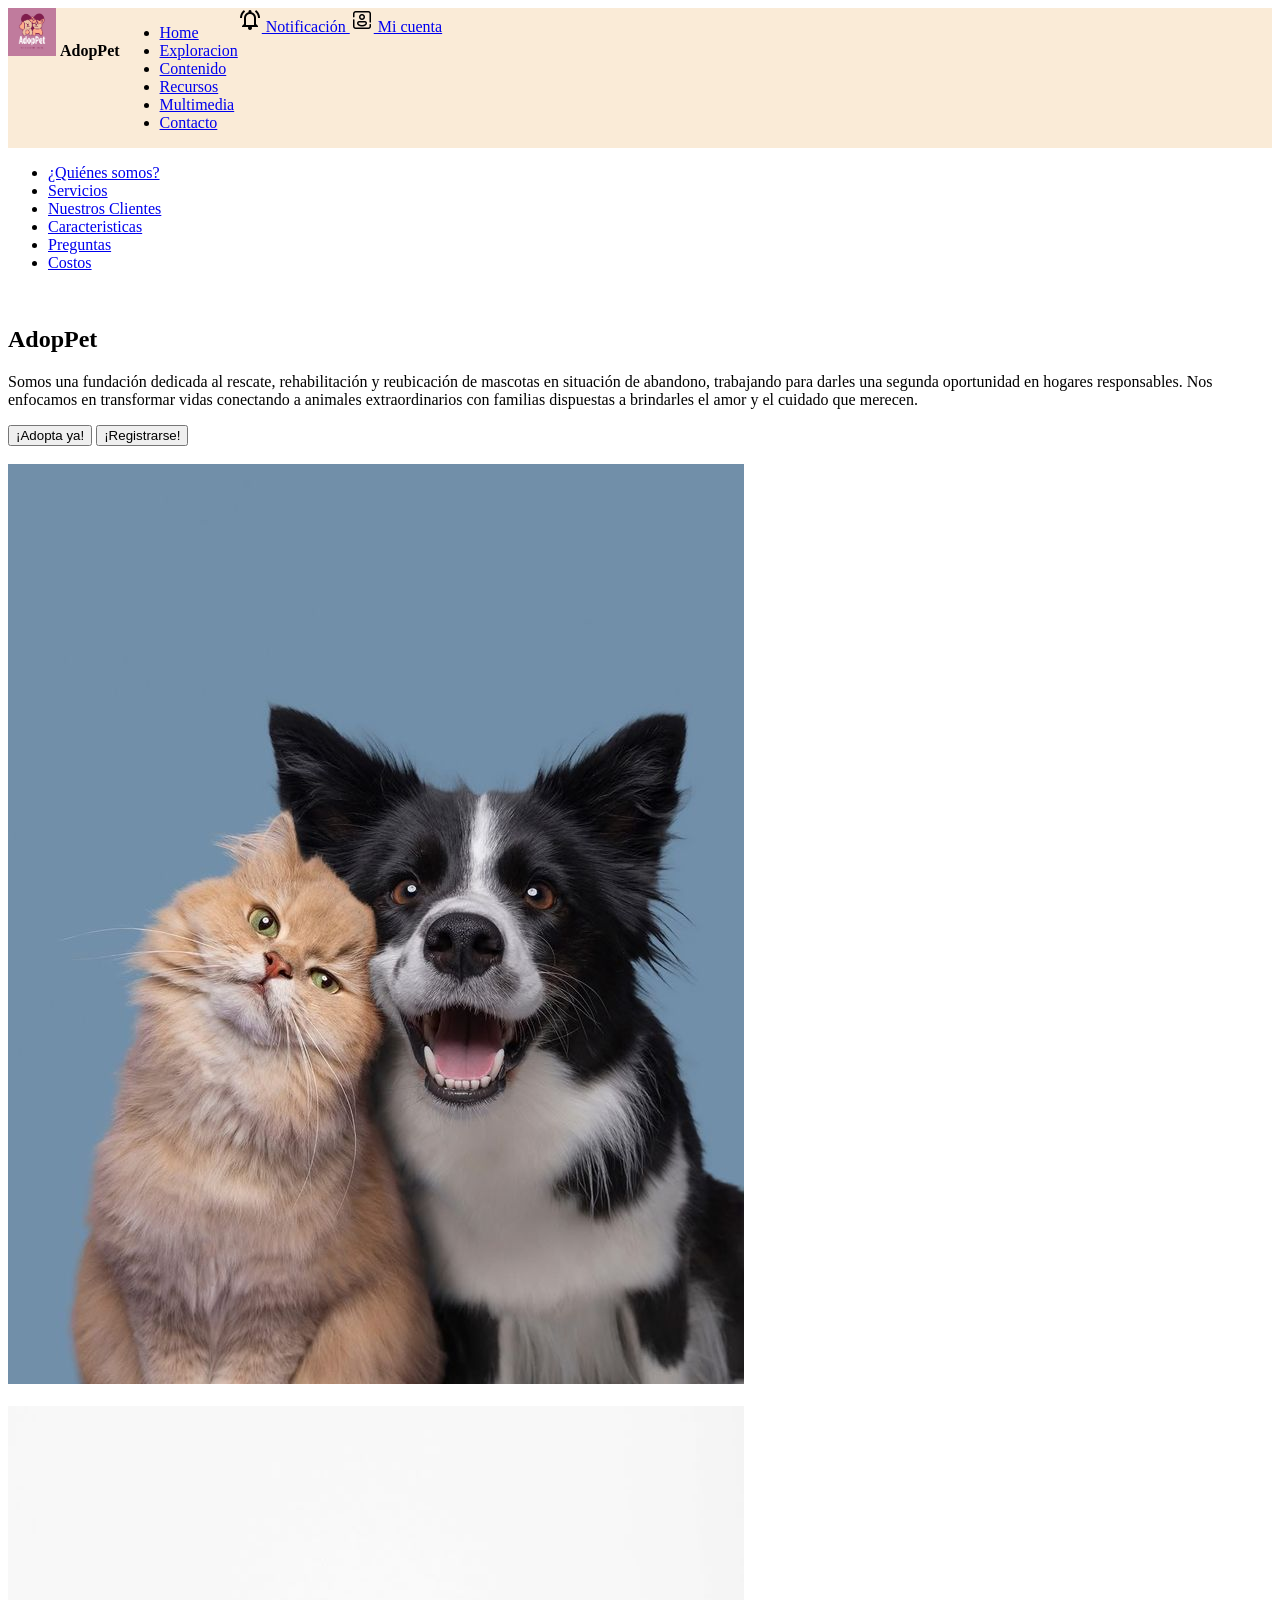
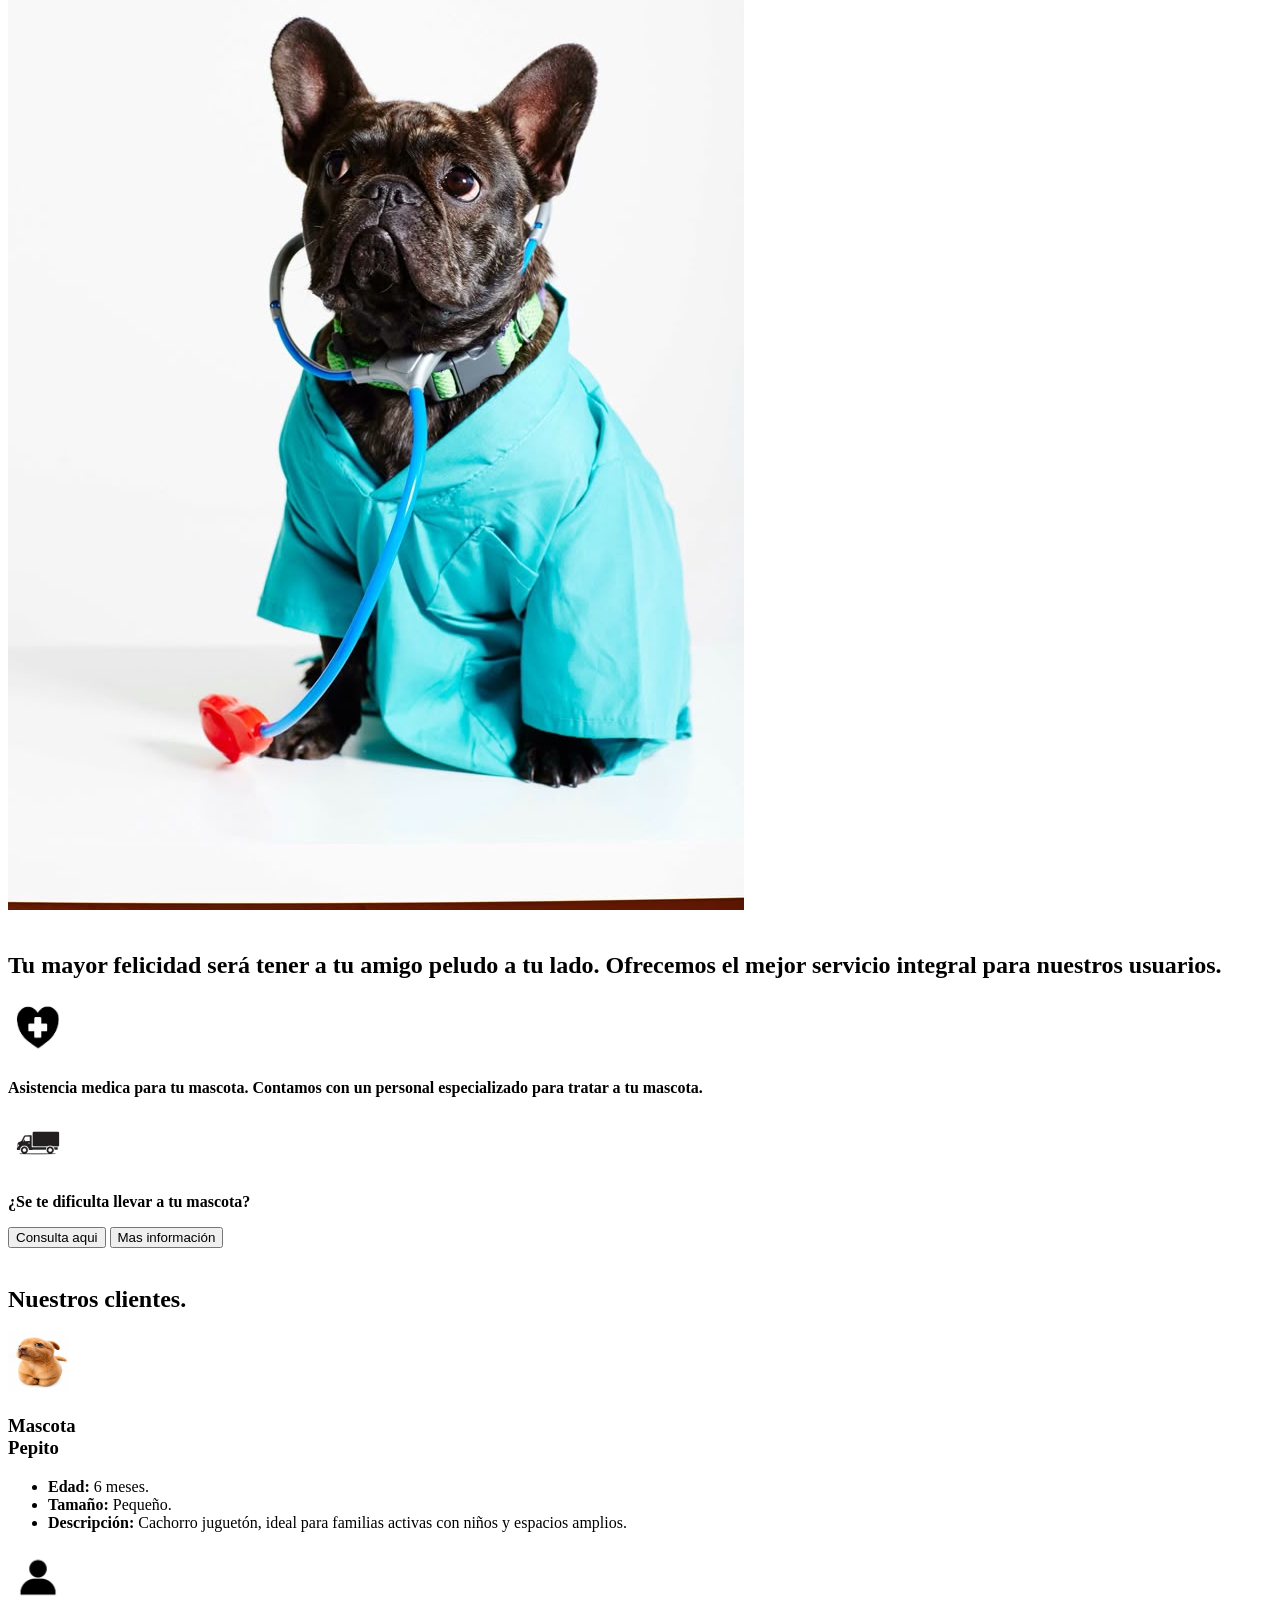
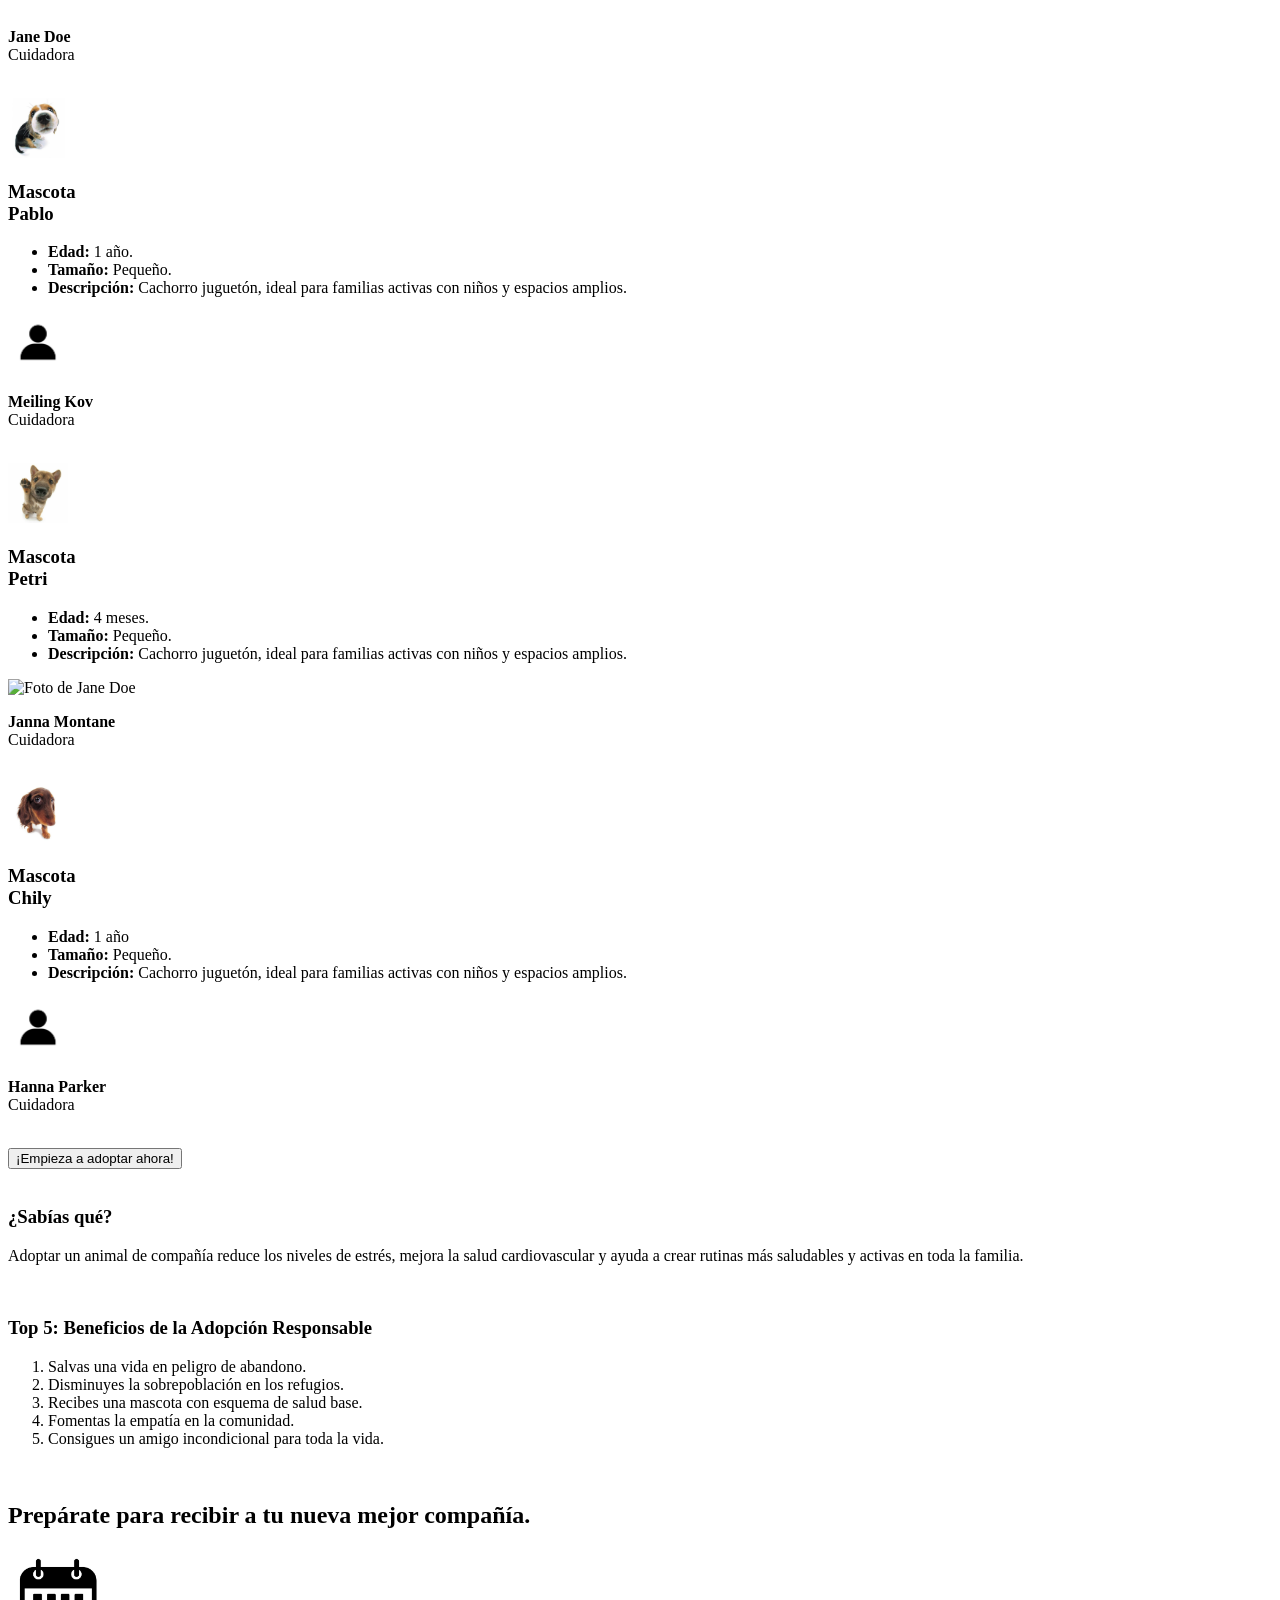
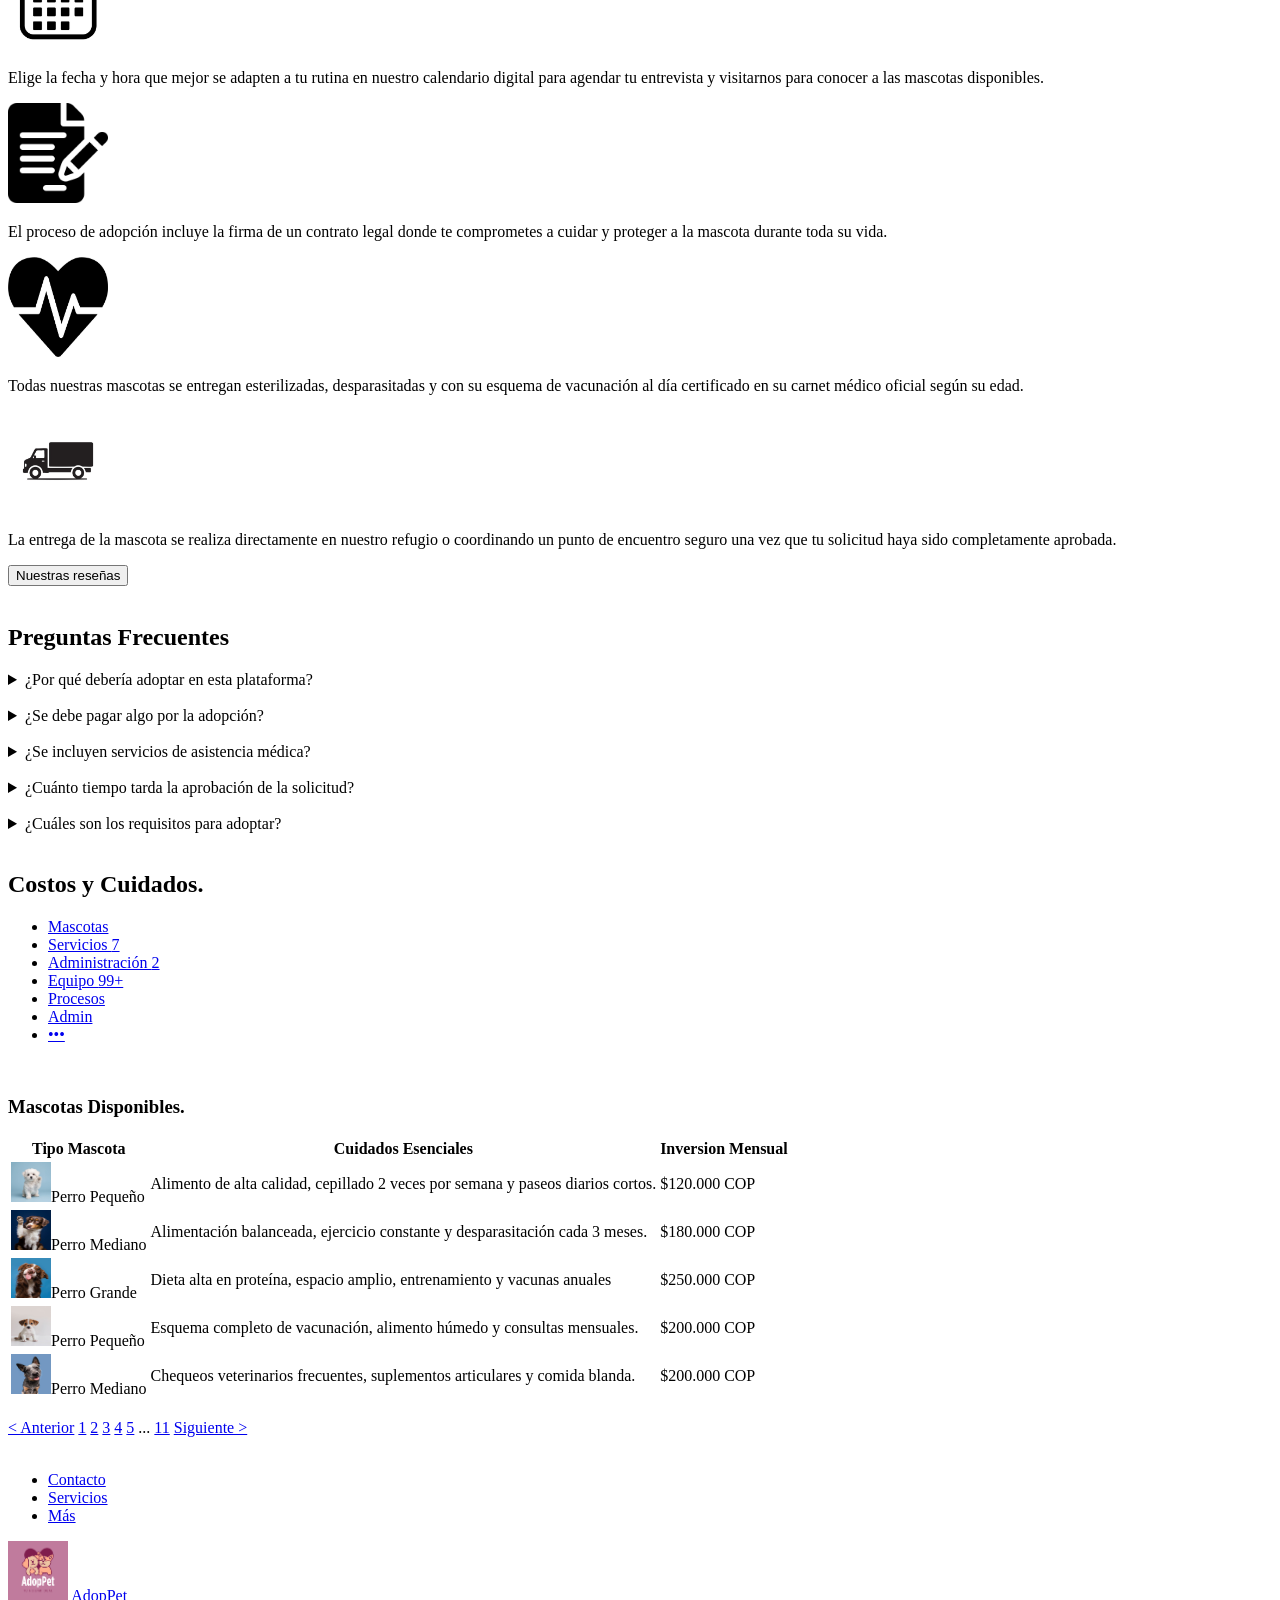
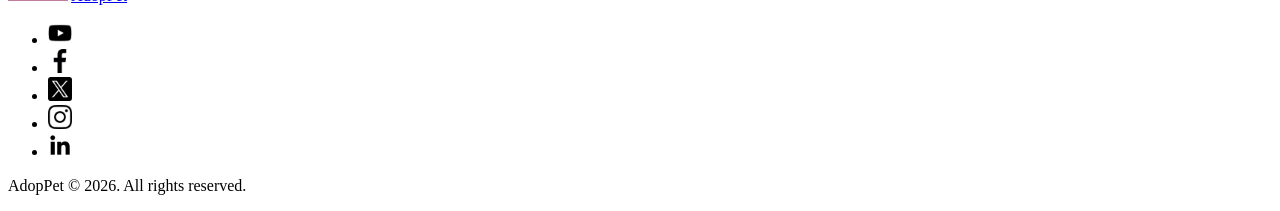
==== index.html @ e36c4ef1 "estructuracion proyecto" ====
<!DOCTYPE html>
<html lang="es">

<head>
    <meta charset="UTF-8">
    <meta name="viewport" content="width=device-width, initial-scale=1.0">
    <title>AdopPet Inicio</title>
    <link rel="stylesheet" href="css/estilos.css">
</head>

<body>
    <header id="encabezado-principal-multimedia" class="encabezado-principal-multimedia">
        <!--Contenedor logo-->
        <div id="contenedor-logo" class="contenedor-logo">
            <img src="image/AdopPet Logo.png" alt="Logotipo de AdopPet" class="logo-adopPet" id="logo-adopPet"
                width="48px">
            <strong class="nombre-marca">AdopPet</strong>
        </div>
        <!--Navegacion de las paginas-->
        <nav id="navegacion-principal" class="navegacion-principal">
            <ul class="lista-nav">
                <li class="item-nav"><a href="index.html">Home</a></li>
                <li class="item-nav"><a href="exploracion.html">Exploracion</a></li>
                <li class="item-nav"><a href="contenido.html">Contenido</a></li>
                <li class="item-nav"><a href="recursos.html">Recursos</a></li>
                <li class="item-nav"><a href="multimedia.html">Multimedia</a></li>
                <li class="item-nav"><a href="contacto.html">Contacto</a></li>
            </ul>
        </nav>
        <!--Contenedor Notificaines y cuenta-->
        <div id="acciones-usuario" class="acciones-usuario">
            <a href="notificaciones.html" id="btn-notificaciones">
                <img src="image/icono notificacion.png" alt="Icono de notificaciones" id="icono-notificacion"
                    width="24">
                Notificación
            </a>
            <a href="cuenta.html" id="btn-cuenta">
                <img src="image/icono perfil.png" alt="Icono de mi cuenta" id="icono-cuenta" width="24">
                Mi cuenta
            </a>
        </div>
    </header>

    <main>
        <nav class="segundoNav">
            <ul>
                <li><a href="#quienesSomos">¿Quiénes somos?</a></li>
                <li><a href="#servicios">Servicios</a></li>
                <li><a href="#clientes">Nuestros Clientes</a></li>
                <li><a href="#caracteristicas">Caracteristicas</a></li>
                <li><a href="#preguntas">Preguntas</a></li>
                <li><a href="#costos">Costos</a></li>
            </ul>
        </nav>
        <br>
        <section id="quienesSomos" class="Somos">
            <div class="Somos-Cont">
                <h1>AdopPet</h1>
                <p>
                    Somos una fundación dedicada al rescate, rehabilitación y reubicación de
                    mascotas en situación de abandono, trabajando para darles una segunda
                    oportunidad en hogares responsables. Nos enfocamos en transformar
                    vidas conectando a animales extraordinarios con familias dispuestas a brindarles
                    el amor y el cuidado que merecen.
                </p>
                <div class="Somos-boton">
                    <button>¡Adopta ya!</button>
                    <button>¡Registrarse!</button>
                </div>
            </div>
            <br>
            <div class="Somos-img">
                <img src="image/adopPet_icon.jpg" alt="imagen de presentación AdopPet">
            </div>
            <br>
        </section>

        <section id="servicios" class="Servi">
            <div class="servicios-img">
                <img src="image/servicios.jpg" alt="Servicios">
            </div>
            <br>
            <div class="servi-cont">
                <h2>Tu mayor felicidad será tener a tu amigo peludo a tu lado. Ofrecemos
                    el mejor servicio integral para nuestros usuarios.</h2>
                <div class="Servi-detalles">
                    <div class="cont-1">
                        <img src="image/asistencia.jpg" alt="icono de asistencia medica" width="60" height="60">
                        <p><strong>Asistencia medica para tu mascota. Contamos con un
                                personal especializado para tratar a tu mascota.</strong></p>
                    </div>
                    <div class="cont-2">
                        <img src="image/transporte.jpg" alt="Icono de Transporte" width="60" height="60">
                        <p> <strong>¿Se te dificulta llevar a tu mascota?</strong></p>
                    </div>
                </div>
            </div>
            <div class="Servi-boton">
                <button>Consulta aqui</button>
                <button>Mas información</button>
            </div>
            <br>
        </section>
        <section id="clientes">
            <h2>Nuestros clientes.</h2>
            <div class="clientes-cont">
                <article class="tarjeta-mascota">
                    <div class="mascota-img">
                        <img src="image/perri1.jpg" alt="Foto de Pepito" width="60" height="60">
                    </div>
                    <div class="mascota-info">
                        <h3>Mascota <br> <strong>Pepito</strong></h3>
                        <ul>
                            <li><strong>Edad:</strong> 6 meses.</li>
                            <li><strong>Tamaño:</strong> Pequeño.</li>
                            <li><strong>Descripción:</strong> Cachorro juguetón, ideal para familias activas con niños y
                                espacios amplios.</li>
                        </ul>
                    </div>
                    <div class="mascota-cuidador">
                        <img src="image/persona.jpg" alt="Foto de Jane Doe" width="60" height="60">
                        <p><strong>Jane Doe</strong> <br> Cuidadora</p>
                    </div>
                </article>
                <br>


                <article class="tarjeta-mascota">
                    <div class="mascota-img">
                        <img src="image/perri2.jpg" alt="Foto de Pepito 2" width="60" height="60">
                    </div>
                    <div class="mascota-info">
                        <h3>Mascota <br> <strong>Pablo</strong></h3>
                        <ul>
                            <li><strong>Edad:</strong> 1 año.</li>
                            <li><strong>Tamaño:</strong> Pequeño.</li>
                            <li><strong>Descripción:</strong> Cachorro juguetón, ideal para familias activas con niños y
                                espacios amplios.</li>
                        </ul>
                    </div>
                    <div class="mascota-cuidador">
                        <img src="image/persona.jpg" alt="Foto de Jane Doe" width="60" height="60">
                        <p><strong>Meiling Kov</strong> <br> Cuidadora</p>
                    </div>
                </article>
                <br>


                <article class="tarjeta-mascota">
                    <div class="mascota-img">
                        <img src="image/perri3.jpg" alt="Foto de Pepito 3" width="60" height="60">
                    </div>
                    <div class="mascota-info">
                        <h3>Mascota <br> <strong>Petri</strong></h3>
                        <ul>
                            <li><strong>Edad:</strong> 4 meses.</li>
                            <li><strong>Tamaño:</strong> Pequeño.</li>
                            <li><strong>Descripción:</strong> Cachorro juguetón, ideal para familias activas con niños y
                                espacios amplios.</li>
                        </ul>
                    </div>
                    <div class="mascota-cuidador">
                        <img src="images/persona.jpg" alt="Foto de Jane Doe" width="60" height="60">
                        <p><strong>Janna Montane</strong> <br> Cuidadora</p>
                    </div>
                </article>
                <br>


                <article class="tarjeta-mascota">
                    <div class="mascota-img">
                        <img src="image/perri4.jpg" alt="Foto de Pepito 4" width="60" height="60">
                    </div>
                    <div class="mascota-info">
                        <h3>Mascota <br> <strong>Chily</strong></h3>
                        <ul>
                            <li><strong>Edad:</strong> 1 año</li>
                            <li><strong>Tamaño:</strong> Pequeño.</li>
                            <li><strong>Descripción:</strong> Cachorro juguetón, ideal para familias activas con niños y
                                espacios amplios.</li>
                        </ul>
                    </div>
                    <div class="mascota-cuidador">
                        <img src="image/persona.jpg" alt="Foto de Jane Doe" width="60" height="60">
                        <p><strong>Hanna Parker</strong> <br> Cuidadora</p>
                    </div>
                </article>

            </div>
            <br>
            <div class="clientes-boton">
                <button>¡Empieza a adoptar ahora!</button>
            </div>
            <br>
        </section>
        <aside class="datos-curiosos">
            <h3>¿Sabías qué?</h3>
            <p>Adoptar un animal de compañía reduce los niveles de estrés, mejora la salud cardiovascular y ayuda a
                crear rutinas más saludables y activas en toda la familia.</p>
            <br>
            <h3>Top 5: Beneficios de la Adopción Responsable</h3>
            <ol>
                <li>Salvas una vida en peligro de abandono.</li>
                <li>Disminuyes la sobrepoblación en los refugios.</li>
                <li>Recibes una mascota con esquema de salud base.</li>
                <li>Fomentas la empatía en la comunidad.</li>
                <li>Consigues un amigo incondicional para toda la vida.</li>
            </ol>
        </aside>
        <br>
        <section id="caracteristicas" class="Caracter">
            <h2>Prepárate para recibir a tu nueva mejor compañía.</h2>
            <div class="caracter-prinl">
                <div class="bloq-1">
                    <img src="image/calendario.jpg" alt="Icono de calendario" width="100" height="100">
                    <p>Elige la fecha y hora que mejor se adapten a tu rutina en nuestro
                        calendario digital para agendar tu entrevista y visitarnos
                        para conocer a las mascotas disponibles.</p>
                </div>

                <div class="caracter-2">
                    <img src="image/contrato.jpg" alt="Icono de contrato" width="100" height="100">
                    <p>El proceso de adopción incluye la firma de un contrato
                        legal donde te comprometes a cuidar y proteger a la mascota
                        durante toda su vida.</p>
                </div>
                <div class="caracter-3">
                    <img src="image/salud.jpg" alt="Icono de salud" width="100" height="100">
                    <p>Todas nuestras mascotas se entregan esterilizadas, desparasitadas y con su esquema
                        de vacunación al día certificado en su carnet médico oficial según su edad.</p>
                </div>
                <div class="caracter-4">
                    <img src="image/transporte.jpg" alt="Icono de transporte" width="100" height="100">
                    <p>La entrega de la mascota se realiza directamente en nuestro refugio o coordinando
                        un punto de encuentro seguro una vez que tu solicitud haya sido completamente
                        aprobada.</p>
                </div>
            </div>
            <div class="caracter-boton">
                <button>Nuestras reseñas</button>
            </div>
            <br>
        </section>

        <section id="preguntas" class="preguntas">
            <h2>Preguntas Frecuentes</h2>
            <div class="lista-pe">
                <details>
                    <summary>¿Por qué debería adoptar en esta plataforma?</summary>
                    <p>Garantizamos el estado de salud, vacunación y
                        acompañamiento continuo para tu nueva mascota.</p> <!-- agregar info -->
                </details>
                <br>
                <details>
                    <summary>¿Se debe pagar algo por la adopción?</summary>
                    <p>El proceso de adopción es totalmente gratuito. Solo se solicita un aporte voluntario opcional
                        para apoyar el carnet médico y las vacunas del peludito.</p> <!-- agregar info -->
                </details>
                <br>
                <details>
                    <summary>¿Se incluyen servicios de asistencia médica?</summary>
                    <p>Sí, entregamos a las mascotas desparasitadas, esterilizadas y con su primera consulta
                        de control veterinario incluida sin costo adicional.</p> <!-- agregar info -->
                </details>
                <br>
                <details>
                    <summary>¿Cuánto tiempo tarda la aprobación de la solicitud?</summary>
                    <p>Nuestro equipo evalúa el formulario y agenda la entrevista en un plazo de
                        24 a 48 horas hábiles después de realizar la solicitud.</p> <!-- agregar info -->
                </details>
                <br>
                <details>
                    <summary>¿Cuáles son los requisitos para adoptar?</summary>
                    <p>Ser mayor de edad, presentar una copia de tu documento de identidad, comprobante de domicilio y
                        disponer de un espacio adecuado para el bienestar del animal.</p> <!-- agregar info -->
                </details>
                <br>
            </div>
        </section>
        <section id="costos">

            <h2>Costos y Cuidados. </h2>
            <nav class="costycuidados-nav">
                <ul>
                    <li><a href="#mascotas" class="nav-act">Mascotas</a></li>
                    <li><a href="#servicios">Servicios <span>7</span></a></li>
                    <li><a href="#administracion">Administración <span>2</span></a></li>
                    <li><a href="#equipo">Equipo <span>99+</span></a></li>
                    <li><a href="#procesos">Procesos</a></li>
                    <li><a href="#admin">Admin</a></li>
                    <li><a href="#mas">•••</a></li>
                </ul>
            </nav>
            <br>
            <h3>Mascotas Disponibles.</h3>
            <table class="tbla-mascot">
                <thead>
                    <tr>
                        <th>Tipo Mascota</th>
                        <th>Cuidados Esenciales</th>
                        <th>Inversion Mensual</th>
                    </tr>
                </thead>
                <tbody>
                    <tr>
                        <td><img src="image/perro3.jpg" alt="Icono de la mascota" width="40" height="40">Perro Pequeño
                        </td>
                        <td>Alimento de alta calidad, cepillado 2 veces por
                            semana y paseos diarios cortos.</td>
                        <td>$120.000 COP</td>
                    </tr>
                    <tr>
                        <td><img src="image/perritop.jpg" alt="Icono de la mascota" width="40" height="40">Perro
                            Mediano</td>
                        <td>Alimentación balanceada, ejercicio constante y desparasitación cada 3 meses.</td>
                        <td>$180.000 COP</td>
                    </tr>
                    <tr>
                        <td><img src="image/perro.jpg" alt="Icono de la mascota" width="40" height="40">Perro Grande
                        </td>
                        <td>Dieta alta en proteína, espacio amplio, entrenamiento y vacunas anuales</td>
                        <td>$250.000 COP</td>
                    </tr>
                    <tr>
                        <td><img src="image/perro4.jpg" alt="Icono de la mascota" width="40" height="40">Perro Pequeño
                        </td>
                        <td>Esquema completo de vacunación, alimento húmedo y consultas mensuales.</td>
                        <td>$200.000 COP</td>
                    </tr>
                    <tr>
                        <td><img src="image/perro5.jpg" alt="Icono de la mascota" width="40" height="40">Perro Mediano
                        </td>
                        <td>Chequeos veterinarios frecuentes, suplementos articulares y comida blanda.</td>
                        <td>$200.000 COP</td>
                    </tr>
                </tbody>
            </table>
            <br>
            <div class="num-pag">
                <a href="#anterior" class="anter-boton">&lt; Anterior</a>
                <a href="#p1">1</a>
                <a href="#p2" class="pag-actual">2</a>
                <a href="#p1">3</a>
                <a href="#p1">4</a>
                <a href="#p1">5</a>
                <span>...</span>
                <a href="#p1">11</a>
                <a href="#siguient" class="siguient-boton">Siguiente &gt;</a>
            </div>
            <br>
        </section>
    </main>
    <footer class="pie-de-pagina">
        <div class="contenedor-pie">
            <nav class="enlaces-pie">
                <ul>
                    <li><a href="#contacto">Contacto</a></li>
                    <li><a href="#servicios">Servicios</a></li>
                    <li><a href="#mas">Más</a></li>
                </ul>
            </nav>

            <div class="logo-pie">
                <img src="image/AdopPet Logo.png" alt="Logo" width="60px">
                <a href="index.html">AdopPet</a>
            </div>

            <div class="redes-sociales">
                <ul>
                    <li><a href="https://youtube.com" target="_blank" aria-label="Youtube"><img
                                src="image/youtube logo.png" alt="Youtube" width="24px"></a></li>
                    <li><a href="https://facebook.com" target="_blank" aria-label="Facebook"><img
                                src="image/icono facebook.png" alt="Facebook" width="24px"></a></li>
                    <li><a href="https://twitter.com" target="_blank" aria-label="Twitter"><img src="image/logo x.png"
                                alt="Twitter" width="24px"></a></li>
                    <li><a href="https://instagram.com" target="_blank" aria-label="Instagram"><img
                                src="image/logo instagram.png" alt="Instagram" width="24px"></a></li>
                    <li><a href="https://linkedin.com" target="_blank" aria-label="Linkedin"><img
                                src="image/linkedin.png" alt="Linkedin" width="24px"></a></li>
                </ul>
            </div>
        </div>

        <div class="derechos-autor">
            <p>AdopPet &copy; 2026. All rights reserved.</p>
        </div>
    </footer>
</body>

</html>
---- css/estilos.css ----
/*Reset y Estilos base*/

::before
::after

/*Tipo Grafia*/
body{

}
/*Estructuras Comunes*/
/*Header*/
header{
    background-color: antiquewhite;
    display: flex;
    
}
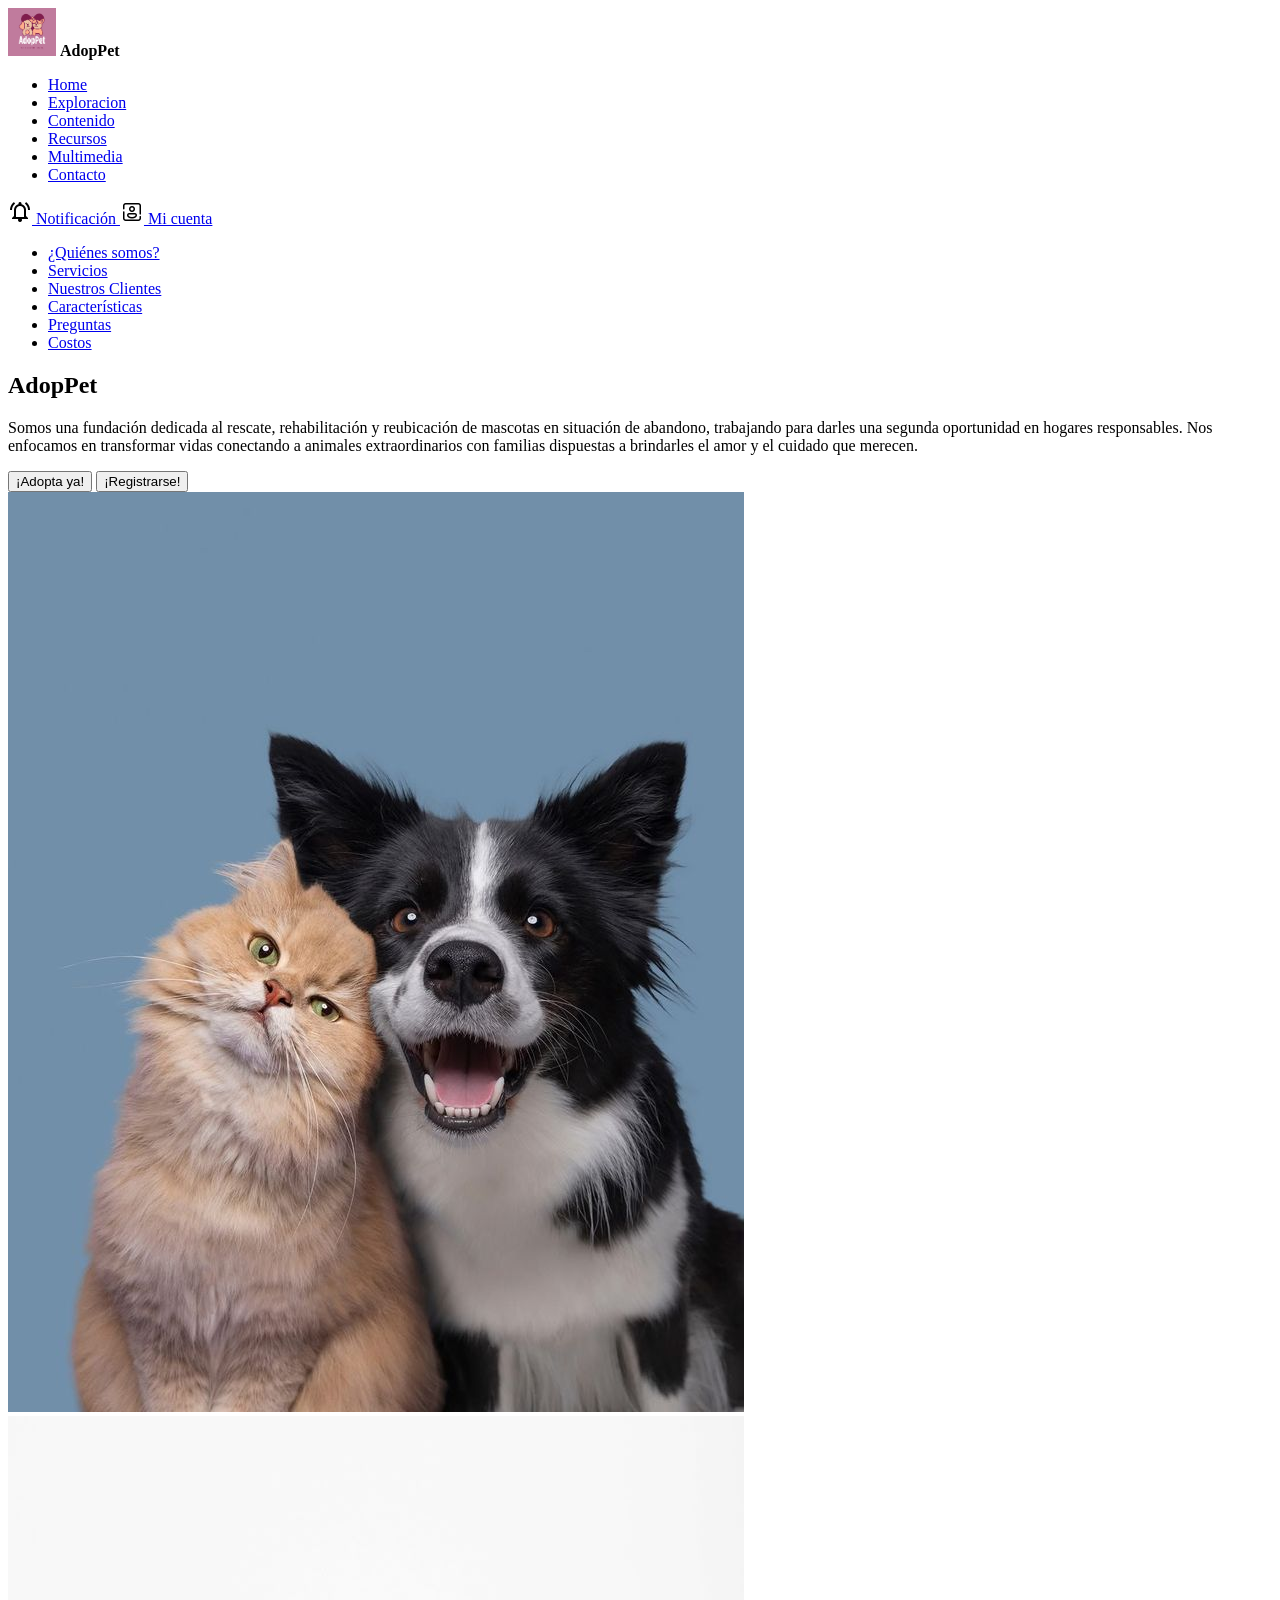
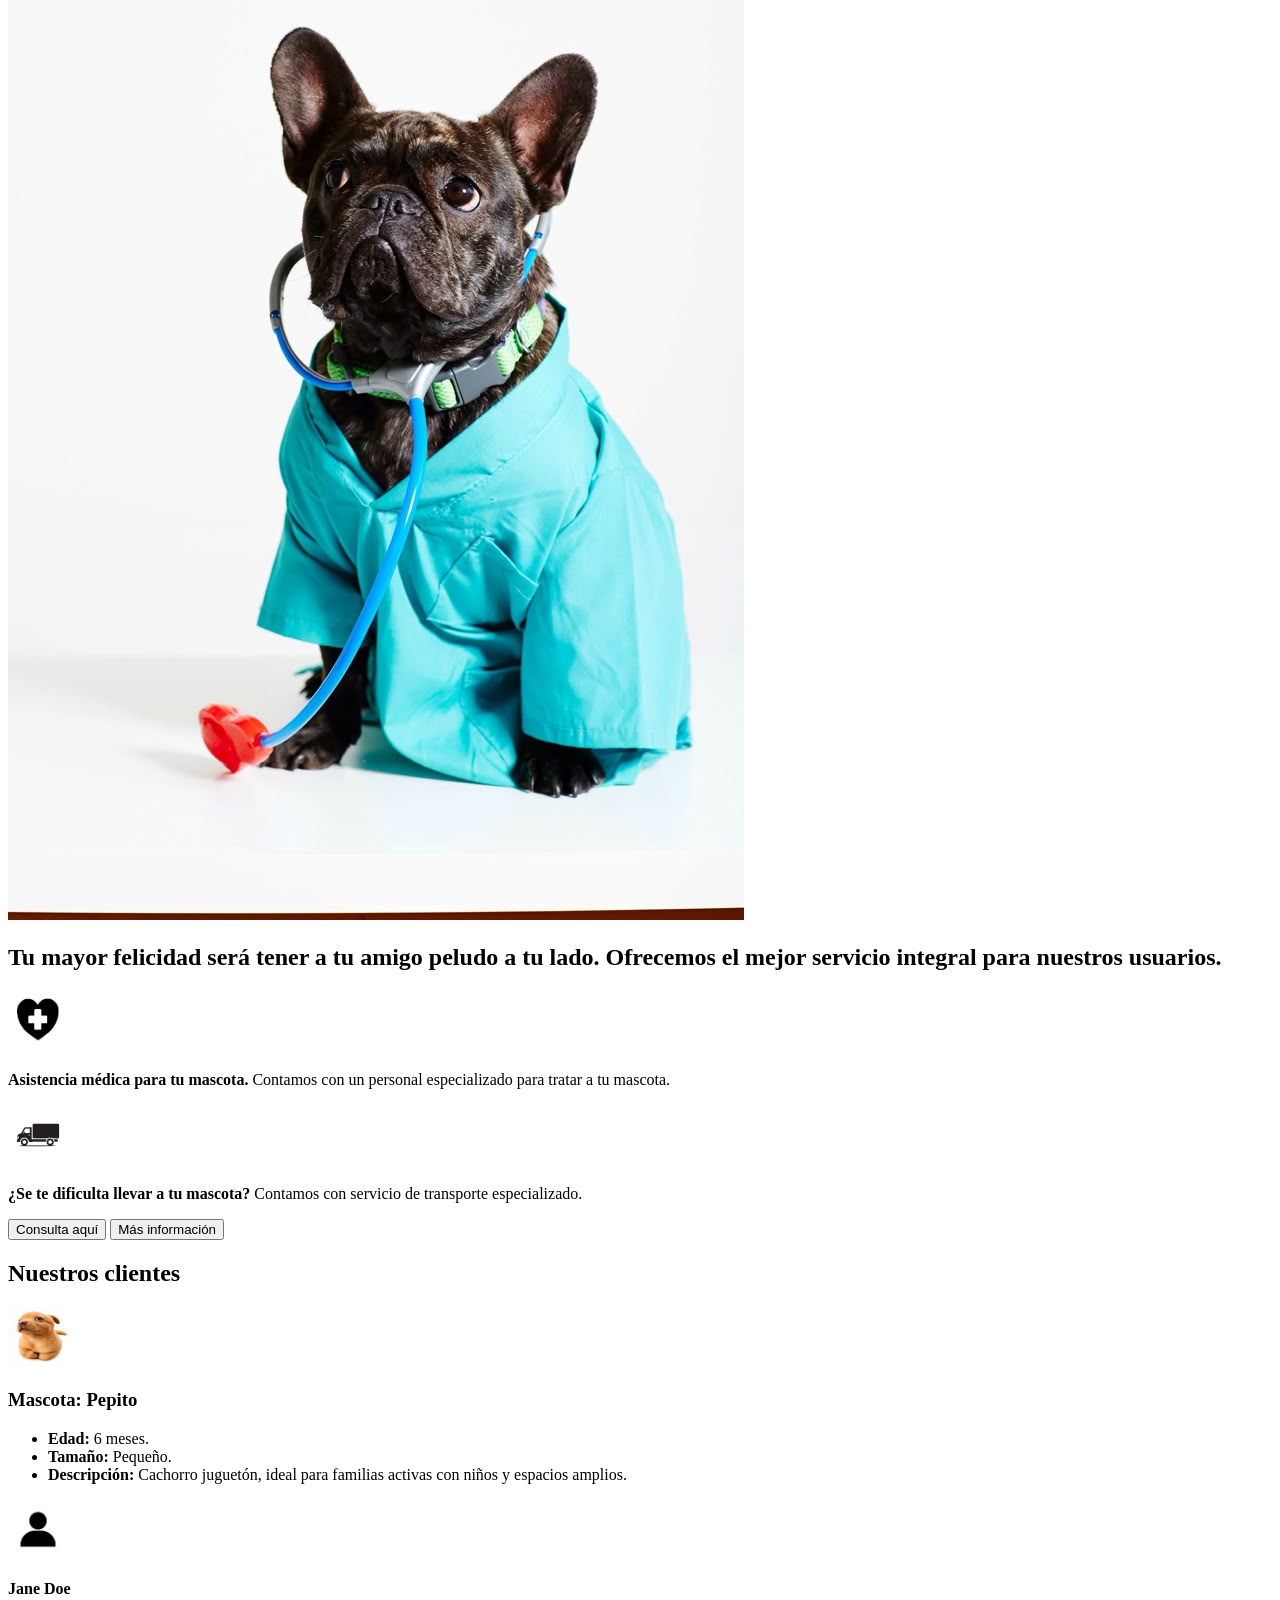
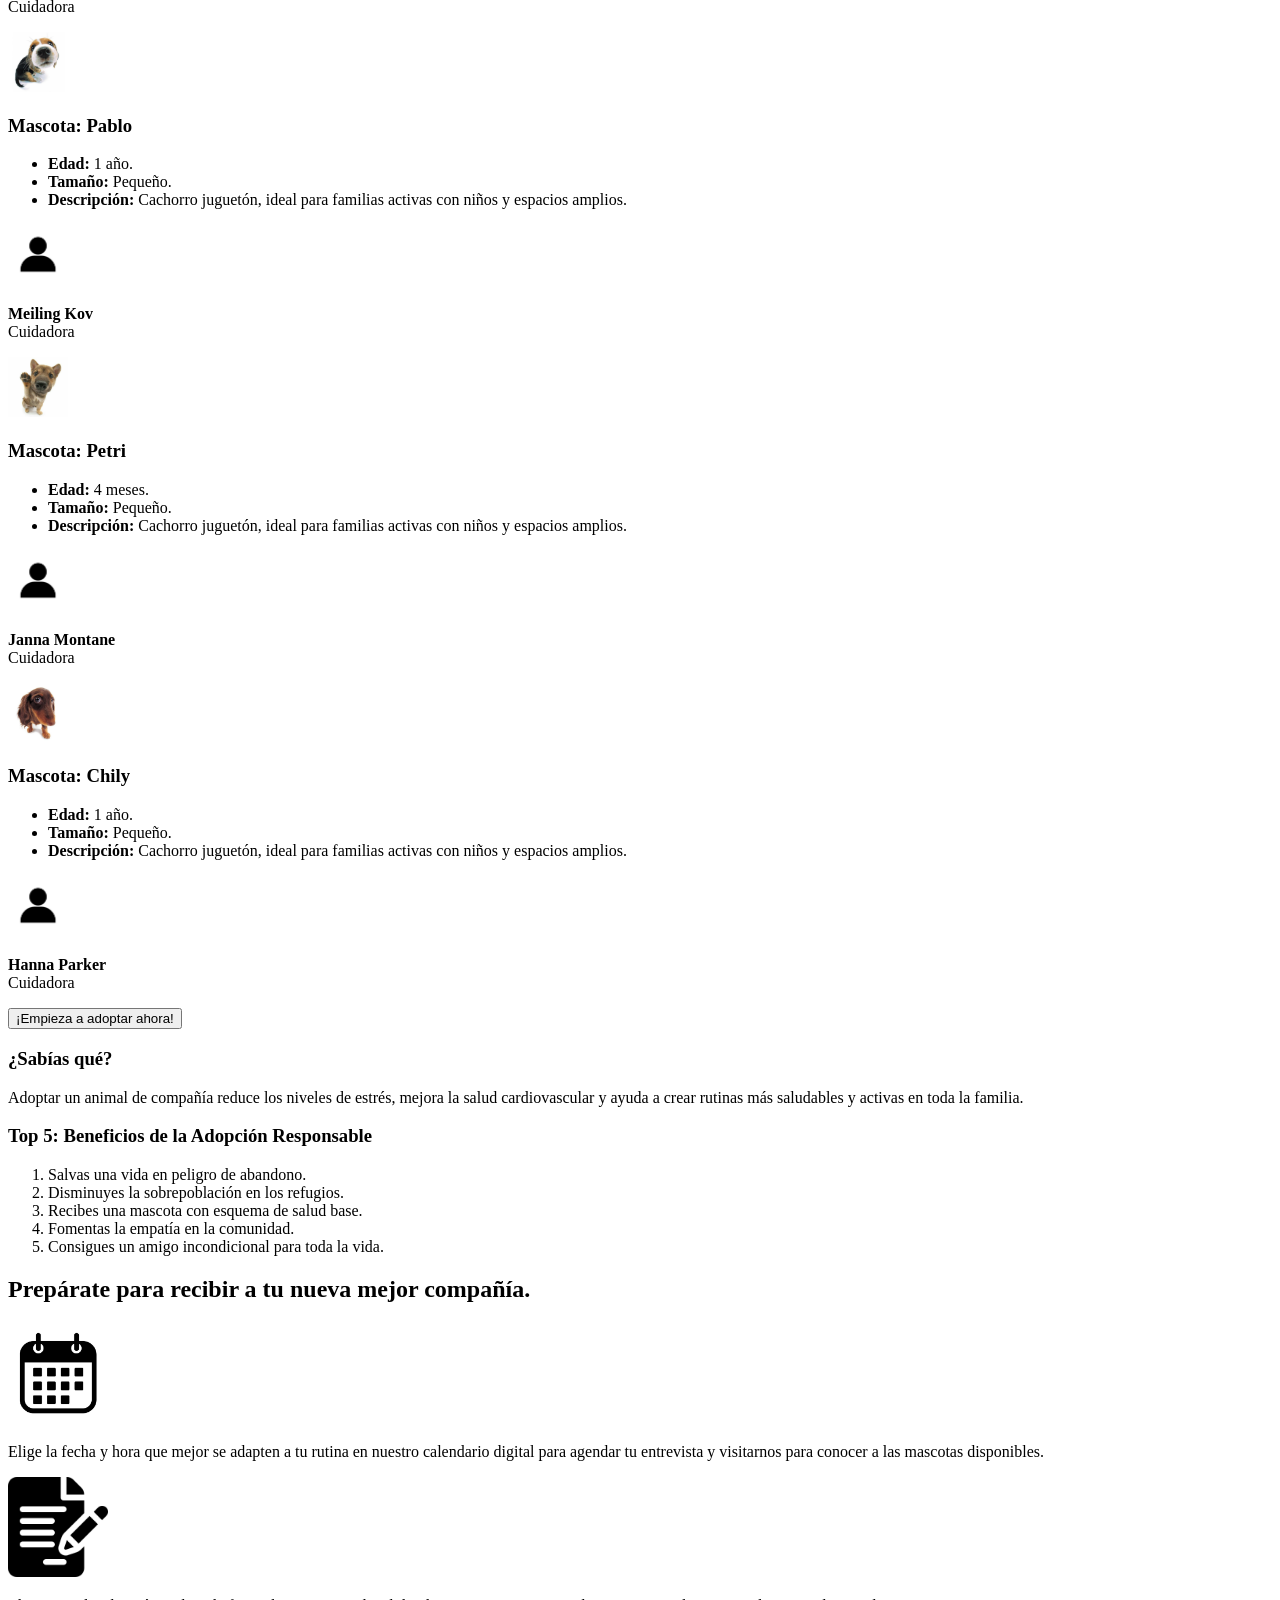
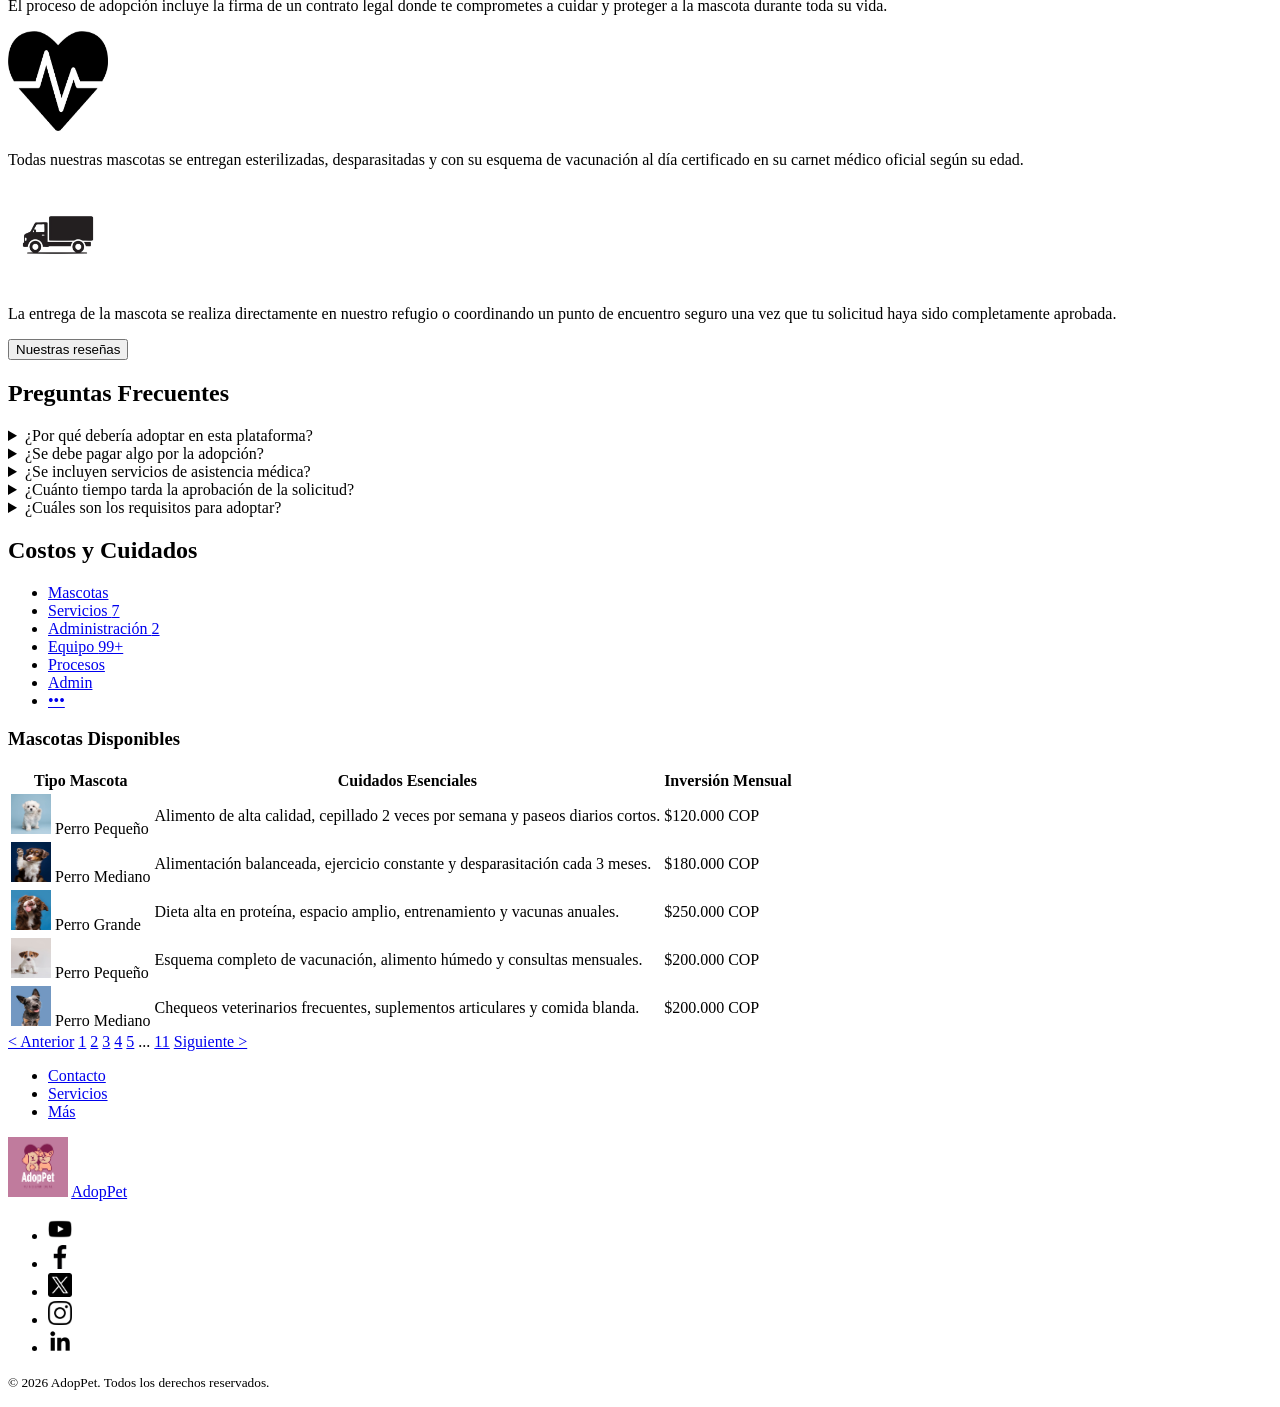
==== commit 6d3f664b: "revisión y corrección integral de todos los archivos HTML del proyecto AdopPet, alineándolos con las" ====
--- a/index.html
+++ b/index.html
@@ -4,20 +4,20 @@
 <head>
     <meta charset="UTF-8">
     <meta name="viewport" content="width=device-width, initial-scale=1.0">
-    <title>AdopPet Inicio</title>
-    <link rel="stylesheet" href="css/estilos.css">
+    <title>AdopPet - Inicio</title>
 </head>
 
 <body>
-    <header id="encabezado-principal-multimedia" class="encabezado-principal-multimedia">
-        <!--Contenedor logo-->
+    <!-- ================= ENCABEZADO PRINCIPAL ================= -->
+    <header id="encabezado-principal-inicio" class="encabezado-principal-multimedia">
+        <!-- Contenedor logo -->
         <div id="contenedor-logo" class="contenedor-logo">
-            <img src="image/AdopPet Logo.png" alt="Logotipo de AdopPet" class="logo-adopPet" id="logo-adopPet"
-                width="48px">
+            <img src="image/AdopPet Logo.png" alt="Logotipo de AdopPet" class="logo-adopPet" id="logo-adopPet" width="48">
             <strong class="nombre-marca">AdopPet</strong>
         </div>
-        <!--Navegacion de las paginas-->
-        <nav id="navegacion-principal" class="navegacion-principal">
+
+        <!-- Navegación de las páginas -->
+        <nav id="navegacion-principal" class="navegacion-principal" aria-label="Navegación principal">
             <ul class="lista-nav">
                 <li class="item-nav"><a href="index.html">Home</a></li>
                 <li class="item-nav"><a href="exploracion.html">Exploracion</a></li>
@@ -27,11 +27,11 @@
                 <li class="item-nav"><a href="contacto.html">Contacto</a></li>
             </ul>
         </nav>
-        <!--Contenedor Notificaines y cuenta-->
+
+        <!-- Contenedor Notificaciones y cuenta -->
         <div id="acciones-usuario" class="acciones-usuario">
             <a href="notificaciones.html" id="btn-notificaciones">
-                <img src="image/icono notificacion.png" alt="Icono de notificaciones" id="icono-notificacion"
-                    width="24">
+                <img src="image/icono notificacion.png" alt="Icono de notificaciones" id="icono-notificacion" width="24">
                 Notificación
             </a>
             <a href="cuenta.html" id="btn-cuenta">
@@ -41,18 +41,21 @@
         </div>
     </header>
 
+    <!-- ================= CONTENIDO PRINCIPAL ================= -->
     <main>
-        <nav class="segundoNav">
+        <!-- Navegación secundaria entre secciones de la página -->
+        <nav class="segundoNav" aria-label="Navegación interna de inicio">
             <ul>
                 <li><a href="#quienesSomos">¿Quiénes somos?</a></li>
                 <li><a href="#servicios">Servicios</a></li>
                 <li><a href="#clientes">Nuestros Clientes</a></li>
-                <li><a href="#caracteristicas">Caracteristicas</a></li>
+                <li><a href="#caracteristicas">Características</a></li>
                 <li><a href="#preguntas">Preguntas</a></li>
                 <li><a href="#costos">Costos</a></li>
             </ul>
         </nav>
-        <br>
+
+        <!-- ===== SECCIÓN 1: ¿QUIÉNES SOMOS? ===== -->
         <section id="quienesSomos" class="Somos">
             <div class="Somos-Cont">
                 <h1>AdopPet</h1>
@@ -64,140 +67,130 @@
                     el amor y el cuidado que merecen.
                 </p>
                 <div class="Somos-boton">
-                    <button>¡Adopta ya!</button>
-                    <button>¡Registrarse!</button>
-                </div>
-            </div>
-            <br>
+                    <button type="button">¡Adopta ya!</button>
+                    <button type="button">¡Registrarse!</button>
+                </div>
+            </div>
             <div class="Somos-img">
-                <img src="image/adopPet_icon.jpg" alt="imagen de presentación AdopPet">
-            </div>
-            <br>
-        </section>
-
+                <img src="image/adopPet_icon.jpg" alt="Presentación oficial de AdopPet">
+            </div>
+        </section>
+
+        <!-- ===== SECCIÓN 2: SERVICIOS ===== -->
         <section id="servicios" class="Servi">
             <div class="servicios-img">
-                <img src="image/servicios.jpg" alt="Servicios">
-            </div>
-            <br>
+                <img src="image/servicios.jpg" alt="Servicios integrales veterinarios">
+            </div>
             <div class="servi-cont">
-                <h2>Tu mayor felicidad será tener a tu amigo peludo a tu lado. Ofrecemos
-                    el mejor servicio integral para nuestros usuarios.</h2>
+                <h2>Tu mayor felicidad será tener a tu amigo peludo a tu lado. Ofrecemos el mejor servicio integral para nuestros usuarios.</h2>
                 <div class="Servi-detalles">
                     <div class="cont-1">
-                        <img src="image/asistencia.jpg" alt="icono de asistencia medica" width="60" height="60">
-                        <p><strong>Asistencia medica para tu mascota. Contamos con un
-                                personal especializado para tratar a tu mascota.</strong></p>
+                        <img src="image/asistencia.jpg" alt="Icono de asistencia médica" width="60" height="60">
+                        <p><strong>Asistencia médica para tu mascota.</strong> Contamos con un personal especializado para tratar a tu mascota.</p>
                     </div>
                     <div class="cont-2">
                         <img src="image/transporte.jpg" alt="Icono de Transporte" width="60" height="60">
-                        <p> <strong>¿Se te dificulta llevar a tu mascota?</strong></p>
-                    </div>
-                </div>
-            </div>
-            <div class="Servi-boton">
-                <button>Consulta aqui</button>
-                <button>Mas información</button>
-            </div>
-            <br>
-        </section>
+                        <p><strong>¿Se te dificulta llevar a tu mascota?</strong> Contamos con servicio de transporte especializado.</p>
+                    </div>
+                </div>
+                <div class="Servi-boton">
+                    <button type="button">Consulta aquí</button>
+                    <button type="button">Más información</button>
+                </div>
+            </div>
+        </section>
+
+        <!-- ===== SECCIÓN 3: NUESTROS CLIENTES ===== -->
         <section id="clientes">
-            <h2>Nuestros clientes.</h2>
+            <h2>Nuestros clientes</h2>
             <div class="clientes-cont">
+                <!-- Mascota 1 -->
                 <article class="tarjeta-mascota">
                     <div class="mascota-img">
                         <img src="image/perri1.jpg" alt="Foto de Pepito" width="60" height="60">
                     </div>
                     <div class="mascota-info">
-                        <h3>Mascota <br> <strong>Pepito</strong></h3>
+                        <h3>Mascota: <strong>Pepito</strong></h3>
                         <ul>
                             <li><strong>Edad:</strong> 6 meses.</li>
                             <li><strong>Tamaño:</strong> Pequeño.</li>
-                            <li><strong>Descripción:</strong> Cachorro juguetón, ideal para familias activas con niños y
-                                espacios amplios.</li>
+                            <li><strong>Descripción:</strong> Cachorro juguetón, ideal para familias activas con niños y espacios amplios.</li>
                         </ul>
                     </div>
                     <div class="mascota-cuidador">
                         <img src="image/persona.jpg" alt="Foto de Jane Doe" width="60" height="60">
-                        <p><strong>Jane Doe</strong> <br> Cuidadora</p>
+                        <p><strong>Jane Doe</strong><br>Cuidadora</p>
                     </div>
                 </article>
-                <br>
-
-
+
+                <!-- Mascota 2 -->
                 <article class="tarjeta-mascota">
                     <div class="mascota-img">
-                        <img src="image/perri2.jpg" alt="Foto de Pepito 2" width="60" height="60">
+                        <img src="image/perri2.jpg" alt="Foto de Pablo" width="60" height="60">
                     </div>
                     <div class="mascota-info">
-                        <h3>Mascota <br> <strong>Pablo</strong></h3>
+                        <h3>Mascota: <strong>Pablo</strong></h3>
                         <ul>
                             <li><strong>Edad:</strong> 1 año.</li>
                             <li><strong>Tamaño:</strong> Pequeño.</li>
-                            <li><strong>Descripción:</strong> Cachorro juguetón, ideal para familias activas con niños y
-                                espacios amplios.</li>
+                            <li><strong>Descripción:</strong> Cachorro juguetón, ideal para familias activas con niños y espacios amplios.</li>
                         </ul>
                     </div>
                     <div class="mascota-cuidador">
-                        <img src="image/persona.jpg" alt="Foto de Jane Doe" width="60" height="60">
-                        <p><strong>Meiling Kov</strong> <br> Cuidadora</p>
+                        <img src="image/persona.jpg" alt="Foto de Meiling Kov" width="60" height="60">
+                        <p><strong>Meiling Kov</strong><br>Cuidadora</p>
                     </div>
                 </article>
-                <br>
-
-
+
+                <!-- Mascota 3 -->
                 <article class="tarjeta-mascota">
                     <div class="mascota-img">
-                        <img src="image/perri3.jpg" alt="Foto de Pepito 3" width="60" height="60">
+                        <img src="image/perri3.jpg" alt="Foto de Petri" width="60" height="60">
                     </div>
                     <div class="mascota-info">
-                        <h3>Mascota <br> <strong>Petri</strong></h3>
+                        <h3>Mascota: <strong>Petri</strong></h3>
                         <ul>
                             <li><strong>Edad:</strong> 4 meses.</li>
                             <li><strong>Tamaño:</strong> Pequeño.</li>
-                            <li><strong>Descripción:</strong> Cachorro juguetón, ideal para familias activas con niños y
-                                espacios amplios.</li>
+                            <li><strong>Descripción:</strong> Cachorro juguetón, ideal para familias activas con niños y espacios amplios.</li>
                         </ul>
                     </div>
                     <div class="mascota-cuidador">
-                        <img src="images/persona.jpg" alt="Foto de Jane Doe" width="60" height="60">
-                        <p><strong>Janna Montane</strong> <br> Cuidadora</p>
+                        <img src="image/persona.jpg" alt="Foto de Janna Montane" width="60" height="60">
+                        <p><strong>Janna Montane</strong><br>Cuidadora</p>
                     </div>
                 </article>
-                <br>
-
-
+
+                <!-- Mascota 4 -->
                 <article class="tarjeta-mascota">
                     <div class="mascota-img">
-                        <img src="image/perri4.jpg" alt="Foto de Pepito 4" width="60" height="60">
+                        <img src="image/perri4.jpg" alt="Foto de Chily" width="60" height="60">
                     </div>
                     <div class="mascota-info">
-                        <h3>Mascota <br> <strong>Chily</strong></h3>
+                        <h3>Mascota: <strong>Chily</strong></h3>
                         <ul>
-                            <li><strong>Edad:</strong> 1 año</li>
+                            <li><strong>Edad:</strong> 1 año.</li>
                             <li><strong>Tamaño:</strong> Pequeño.</li>
-                            <li><strong>Descripción:</strong> Cachorro juguetón, ideal para familias activas con niños y
-                                espacios amplios.</li>
+                            <li><strong>Descripción:</strong> Cachorro juguetón, ideal para familias activas con niños y espacios amplios.</li>
                         </ul>
                     </div>
                     <div class="mascota-cuidador">
-                        <img src="image/persona.jpg" alt="Foto de Jane Doe" width="60" height="60">
-                        <p><strong>Hanna Parker</strong> <br> Cuidadora</p>
+                        <img src="image/persona.jpg" alt="Foto de Hanna Parker" width="60" height="60">
+                        <p><strong>Hanna Parker</strong><br>Cuidadora</p>
                     </div>
                 </article>
-
-            </div>
-            <br>
+            </div>
+
             <div class="clientes-boton">
-                <button>¡Empieza a adoptar ahora!</button>
-            </div>
-            <br>
-        </section>
-        <aside class="datos-curiosos">
+                <button type="button">¡Empieza a adoptar ahora!</button>
+            </div>
+        </section>
+
+        <!-- Barra lateral informativa -->
+        <aside class="datos-curiosos" aria-label="Información complementaria de adopción">
             <h3>¿Sabías qué?</h3>
-            <p>Adoptar un animal de compañía reduce los niveles de estrés, mejora la salud cardiovascular y ayuda a
-                crear rutinas más saludables y activas en toda la familia.</p>
-            <br>
+            <p>Adoptar un animal de compañía reduce los niveles de estrés, mejora la salud cardiovascular y ayuda a crear rutinas más saludables y activas en toda la familia.</p>
+
             <h3>Top 5: Beneficios de la Adopción Responsable</h3>
             <ol>
                 <li>Salvas una vida en peligro de abandono.</li>
@@ -207,80 +200,71 @@
                 <li>Consigues un amigo incondicional para toda la vida.</li>
             </ol>
         </aside>
-        <br>
+
+        <!-- ===== SECCIÓN 4: CARACTERÍSTICAS ===== -->
         <section id="caracteristicas" class="Caracter">
             <h2>Prepárate para recibir a tu nueva mejor compañía.</h2>
             <div class="caracter-prinl">
                 <div class="bloq-1">
                     <img src="image/calendario.jpg" alt="Icono de calendario" width="100" height="100">
-                    <p>Elige la fecha y hora que mejor se adapten a tu rutina en nuestro
-                        calendario digital para agendar tu entrevista y visitarnos
-                        para conocer a las mascotas disponibles.</p>
+                    <p>Elige la fecha y hora que mejor se adapten a tu rutina en nuestro calendario digital para agendar tu entrevista y visitarnos para conocer a las mascotas disponibles.</p>
                 </div>
 
                 <div class="caracter-2">
                     <img src="image/contrato.jpg" alt="Icono de contrato" width="100" height="100">
-                    <p>El proceso de adopción incluye la firma de un contrato
-                        legal donde te comprometes a cuidar y proteger a la mascota
-                        durante toda su vida.</p>
-                </div>
+                    <p>El proceso de adopción incluye la firma de un contrato legal donde te comprometes a cuidar y proteger a la mascota durante toda su vida.</p>
+                </div>
+
                 <div class="caracter-3">
                     <img src="image/salud.jpg" alt="Icono de salud" width="100" height="100">
-                    <p>Todas nuestras mascotas se entregan esterilizadas, desparasitadas y con su esquema
-                        de vacunación al día certificado en su carnet médico oficial según su edad.</p>
-                </div>
+                    <p>Todas nuestras mascotas se entregan esterilizadas, desparasitadas y con su esquema de vacunación al día certificado en su carnet médico oficial según su edad.</p>
+                </div>
+
                 <div class="caracter-4">
                     <img src="image/transporte.jpg" alt="Icono de transporte" width="100" height="100">
-                    <p>La entrega de la mascota se realiza directamente en nuestro refugio o coordinando
-                        un punto de encuentro seguro una vez que tu solicitud haya sido completamente
-                        aprobada.</p>
+                    <p>La entrega de la mascota se realiza directamente en nuestro refugio o coordinando un punto de encuentro seguro una vez que tu solicitud haya sido completamente aprobada.</p>
                 </div>
             </div>
             <div class="caracter-boton">
-                <button>Nuestras reseñas</button>
-            </div>
-            <br>
-        </section>
-
+                <button type="button">Nuestras reseñas</button>
+            </div>
+        </section>
+
+        <!-- ===== SECCIÓN 5: PREGUNTAS FRECUENTES ===== -->
         <section id="preguntas" class="preguntas">
             <h2>Preguntas Frecuentes</h2>
             <div class="lista-pe">
                 <details>
                     <summary>¿Por qué debería adoptar en esta plataforma?</summary>
-                    <p>Garantizamos el estado de salud, vacunación y
-                        acompañamiento continuo para tu nueva mascota.</p> <!-- agregar info -->
-                </details>
-                <br>
+                    <p>Garantizamos el estado de salud, vacunación y acompañamiento continuo para tu nueva mascota.</p>
+                </details>
+
                 <details>
                     <summary>¿Se debe pagar algo por la adopción?</summary>
-                    <p>El proceso de adopción es totalmente gratuito. Solo se solicita un aporte voluntario opcional
-                        para apoyar el carnet médico y las vacunas del peludito.</p> <!-- agregar info -->
-                </details>
-                <br>
+                    <p>El proceso de adopción es totalmente gratuito. Solo se solicita un aporte voluntario opcional para apoyar el carnet médico y las vacunas del peludito.</p>
+                </details>
+
                 <details>
                     <summary>¿Se incluyen servicios de asistencia médica?</summary>
-                    <p>Sí, entregamos a las mascotas desparasitadas, esterilizadas y con su primera consulta
-                        de control veterinario incluida sin costo adicional.</p> <!-- agregar info -->
-                </details>
-                <br>
+                    <p>Sí, entregamos a las mascotas desparasitadas, esterilizadas y con su primera consulta de control veterinario incluida sin costo adicional.</p>
+                </details>
+
                 <details>
                     <summary>¿Cuánto tiempo tarda la aprobación de la solicitud?</summary>
-                    <p>Nuestro equipo evalúa el formulario y agenda la entrevista en un plazo de
-                        24 a 48 horas hábiles después de realizar la solicitud.</p> <!-- agregar info -->
-                </details>
-                <br>
+                    <p>Nuestro equipo evalúa el formulario y agenda la entrevista en un plazo de 24 a 48 horas hábiles después de realizar la solicitud.</p>
+                </details>
+
                 <details>
                     <summary>¿Cuáles son los requisitos para adoptar?</summary>
-                    <p>Ser mayor de edad, presentar una copia de tu documento de identidad, comprobante de domicilio y
-                        disponer de un espacio adecuado para el bienestar del animal.</p> <!-- agregar info -->
-                </details>
-                <br>
-            </div>
-        </section>
+                    <p>Ser mayor de edad, presentar una copia de tu documento de identidad, comprobante de domicilio y disponer de un espacio adecuado para el bienestar del animal.</p>
+                </details>
+            </div>
+        </section>
+
+        <!-- ===== SECCIÓN 6: COSTOS Y CUIDADOS ===== -->
         <section id="costos">
-
-            <h2>Costos y Cuidados. </h2>
-            <nav class="costycuidados-nav">
+            <h2>Costos y Cuidados</h2>
+            <nav class="costycuidados-nav" aria-label="Categorías de costos y cuidados">
                 <ul>
                     <li><a href="#mascotas" class="nav-act">Mascotas</a></li>
                     <li><a href="#servicios">Servicios <span>7</span></a></li>
@@ -291,98 +275,88 @@
                     <li><a href="#mas">•••</a></li>
                 </ul>
             </nav>
-            <br>
-            <h3>Mascotas Disponibles.</h3>
+
+            <h3>Mascotas Disponibles</h3>
             <table class="tbla-mascot">
                 <thead>
                     <tr>
                         <th>Tipo Mascota</th>
                         <th>Cuidados Esenciales</th>
-                        <th>Inversion Mensual</th>
+                        <th>Inversión Mensual</th>
                     </tr>
                 </thead>
                 <tbody>
                     <tr>
-                        <td><img src="image/perro3.jpg" alt="Icono de la mascota" width="40" height="40">Perro Pequeño
-                        </td>
-                        <td>Alimento de alta calidad, cepillado 2 veces por
-                            semana y paseos diarios cortos.</td>
+                        <td><img src="image/perro3.jpg" alt="Icono perro pequeño" width="40" height="40"> Perro Pequeño</td>
+                        <td>Alimento de alta calidad, cepillado 2 veces por semana y paseos diarios cortos.</td>
                         <td>$120.000 COP</td>
                     </tr>
                     <tr>
-                        <td><img src="image/perritop.jpg" alt="Icono de la mascota" width="40" height="40">Perro
-                            Mediano</td>
+                        <td><img src="image/perritop.jpg" alt="Icono perro mediano" width="40" height="40"> Perro Mediano</td>
                         <td>Alimentación balanceada, ejercicio constante y desparasitación cada 3 meses.</td>
                         <td>$180.000 COP</td>
                     </tr>
                     <tr>
-                        <td><img src="image/perro.jpg" alt="Icono de la mascota" width="40" height="40">Perro Grande
-                        </td>
-                        <td>Dieta alta en proteína, espacio amplio, entrenamiento y vacunas anuales</td>
+                        <td><img src="image/perro.jpg" alt="Icono perro grande" width="40" height="40"> Perro Grande</td>
+                        <td>Dieta alta en proteína, espacio amplio, entrenamiento y vacunas anuales.</td>
                         <td>$250.000 COP</td>
                     </tr>
                     <tr>
-                        <td><img src="image/perro4.jpg" alt="Icono de la mascota" width="40" height="40">Perro Pequeño
-                        </td>
+                        <td><img src="image/perro4.jpg" alt="Icono perro pequeño" width="40" height="40"> Perro Pequeño</td>
                         <td>Esquema completo de vacunación, alimento húmedo y consultas mensuales.</td>
                         <td>$200.000 COP</td>
                     </tr>
                     <tr>
-                        <td><img src="image/perro5.jpg" alt="Icono de la mascota" width="40" height="40">Perro Mediano
-                        </td>
+                        <td><img src="image/perro5.jpg" alt="Icono perro mediano" width="40" height="40"> Perro Mediano</td>
                         <td>Chequeos veterinarios frecuentes, suplementos articulares y comida blanda.</td>
                         <td>$200.000 COP</td>
                     </tr>
                 </tbody>
             </table>
-            <br>
-            <div class="num-pag">
+
+            <nav class="num-pag" aria-label="Paginación de costos y cuidados">
                 <a href="#anterior" class="anter-boton">&lt; Anterior</a>
                 <a href="#p1">1</a>
-                <a href="#p2" class="pag-actual">2</a>
-                <a href="#p1">3</a>
-                <a href="#p1">4</a>
-                <a href="#p1">5</a>
+                <a href="#p2" class="pag-actual" aria-current="page">2</a>
+                <a href="#p3">3</a>
+                <a href="#p4">4</a>
+                <a href="#p5">5</a>
                 <span>...</span>
-                <a href="#p1">11</a>
-                <a href="#siguient" class="siguient-boton">Siguiente &gt;</a>
-            </div>
-            <br>
+                <a href="#p11">11</a>
+                <a href="#siguiente" class="siguient-boton">Siguiente &gt;</a>
+            </nav>
         </section>
     </main>
+
+    <!-- ================= PIE DE PÁGINA ================= -->
     <footer class="pie-de-pagina">
         <div class="contenedor-pie">
-            <nav class="enlaces-pie">
+            <nav class="enlaces-pie" aria-label="Enlaces del pie de página">
                 <ul>
-                    <li><a href="#contacto">Contacto</a></li>
-                    <li><a href="#servicios">Servicios</a></li>
-                    <li><a href="#mas">Más</a></li>
+                    <li><a href="contacto.html">Contacto</a></li>
+                    <li><a href="servicios.html">Servicios</a></li>
+                    <li><a href="#">Más</a></li>
                 </ul>
             </nav>
 
             <div class="logo-pie">
-                <img src="image/AdopPet Logo.png" alt="Logo" width="60px">
+                <img src="image/AdopPet Logo.png" alt="Logotipo AdopPet" width="60">
                 <a href="index.html">AdopPet</a>
             </div>
 
-            <div class="redes-sociales">
+            <nav class="redes-sociales" aria-label="Redes sociales">
                 <ul>
-                    <li><a href="https://youtube.com" target="_blank" aria-label="Youtube"><img
-                                src="image/youtube logo.png" alt="Youtube" width="24px"></a></li>
-                    <li><a href="https://facebook.com" target="_blank" aria-label="Facebook"><img
-                                src="image/icono facebook.png" alt="Facebook" width="24px"></a></li>
-                    <li><a href="https://twitter.com" target="_blank" aria-label="Twitter"><img src="image/logo x.png"
-                                alt="Twitter" width="24px"></a></li>
-                    <li><a href="https://instagram.com" target="_blank" aria-label="Instagram"><img
-                                src="image/logo instagram.png" alt="Instagram" width="24px"></a></li>
-                    <li><a href="https://linkedin.com" target="_blank" aria-label="Linkedin"><img
-                                src="image/linkedin.png" alt="Linkedin" width="24px"></a></li>
+                    <li><a href="https://youtube.com" target="_blank" aria-label="YouTube"><img src="image/youtube logo.png" alt="YouTube" width="24"></a></li>
+                    <li><a href="https://facebook.com" target="_blank" aria-label="Facebook"><img src="image/icono facebook.png" alt="Facebook" width="24"></a></li>
+                    <li><a href="https://twitter.com" target="_blank" aria-label="Twitter"><img src="image/logo x.png" alt="Twitter" width="24"></a></li>
+                    <li><a href="https://instagram.com" target="_blank" aria-label="Instagram"><img src="image/logo instagram.png" alt="Instagram" width="24"></a></li>
+                    <li><a href="https://linkedin.com" target="_blank" aria-label="LinkedIn"><img src="image/linkedin.png" alt="LinkedIn" width="24"></a></li>
                 </ul>
-            </div>
+            </nav>
         </div>
 
         <div class="derechos-autor">
-            <p>AdopPet &copy; 2026. All rights reserved.</p>
+            <p><small>&copy; 2026 AdopPet. Todos los derechos reservados.</small></p>
         </div>
     </footer>
 </body>
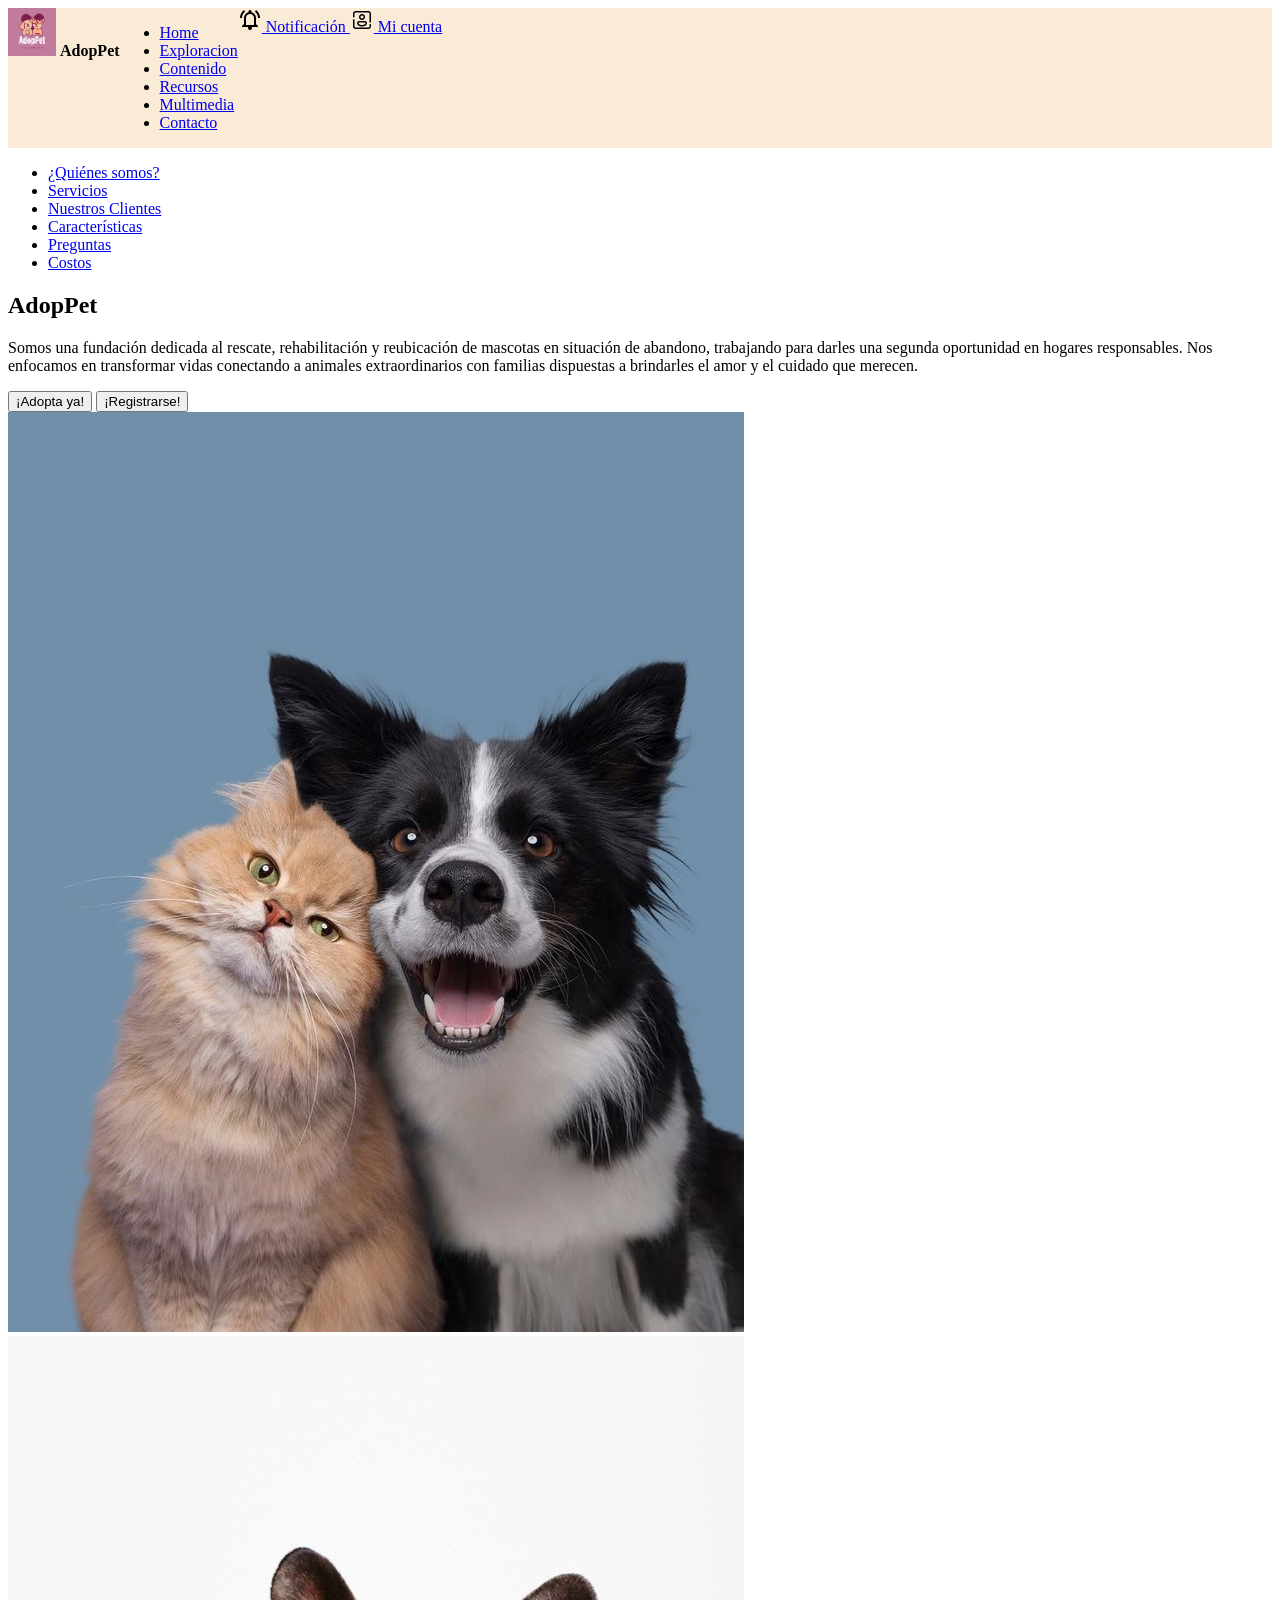
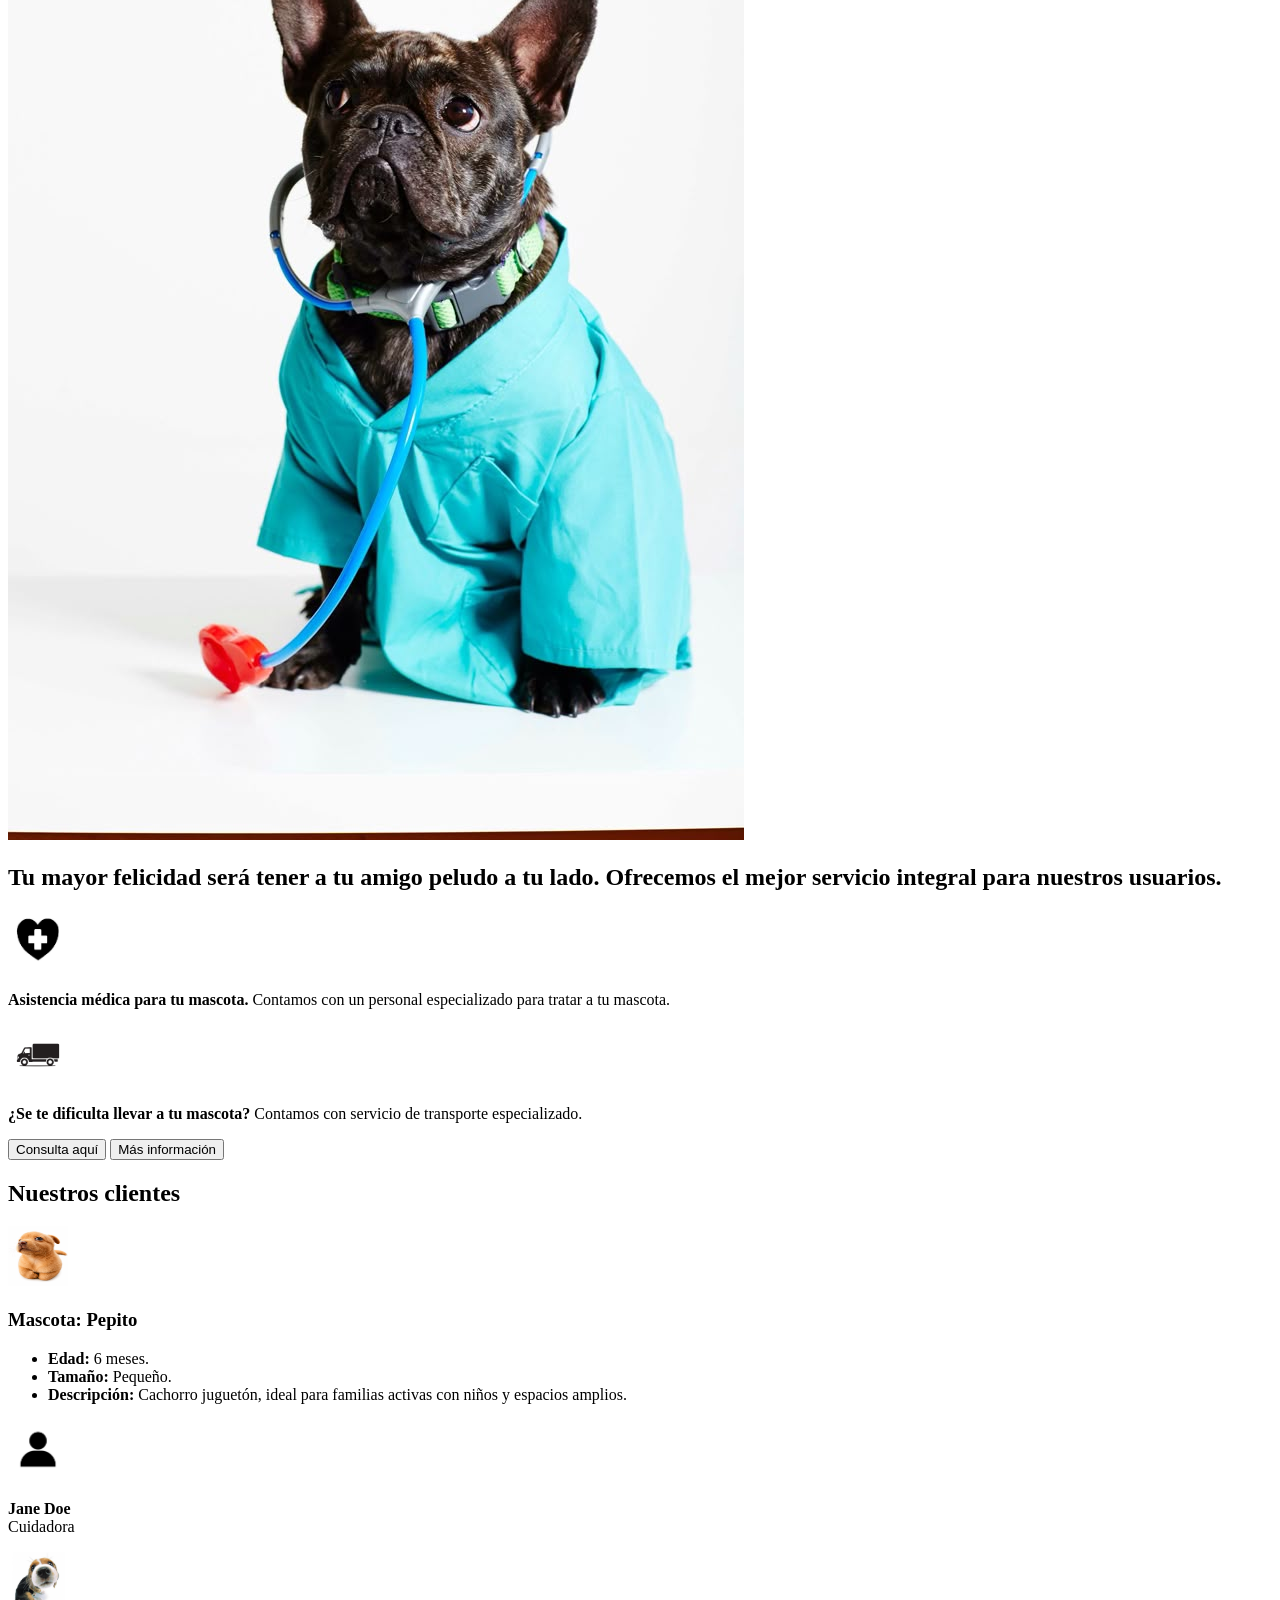
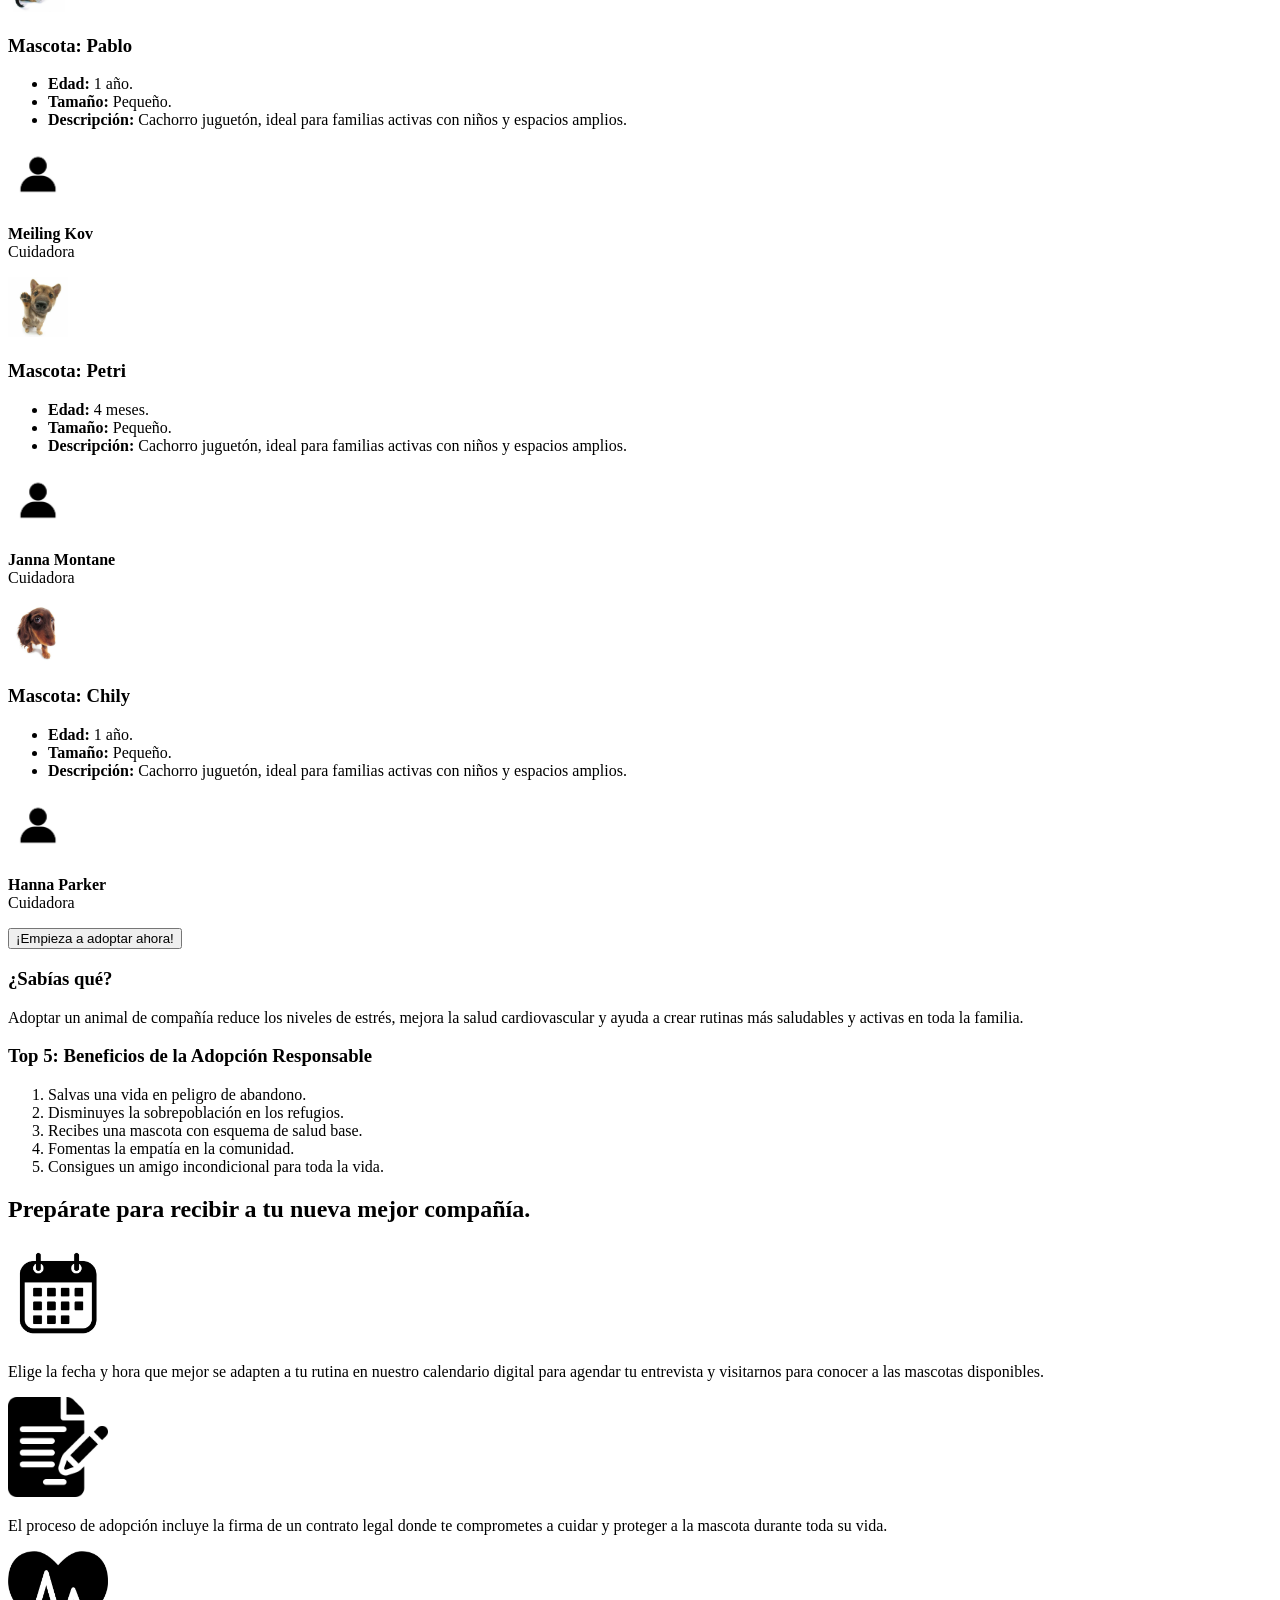
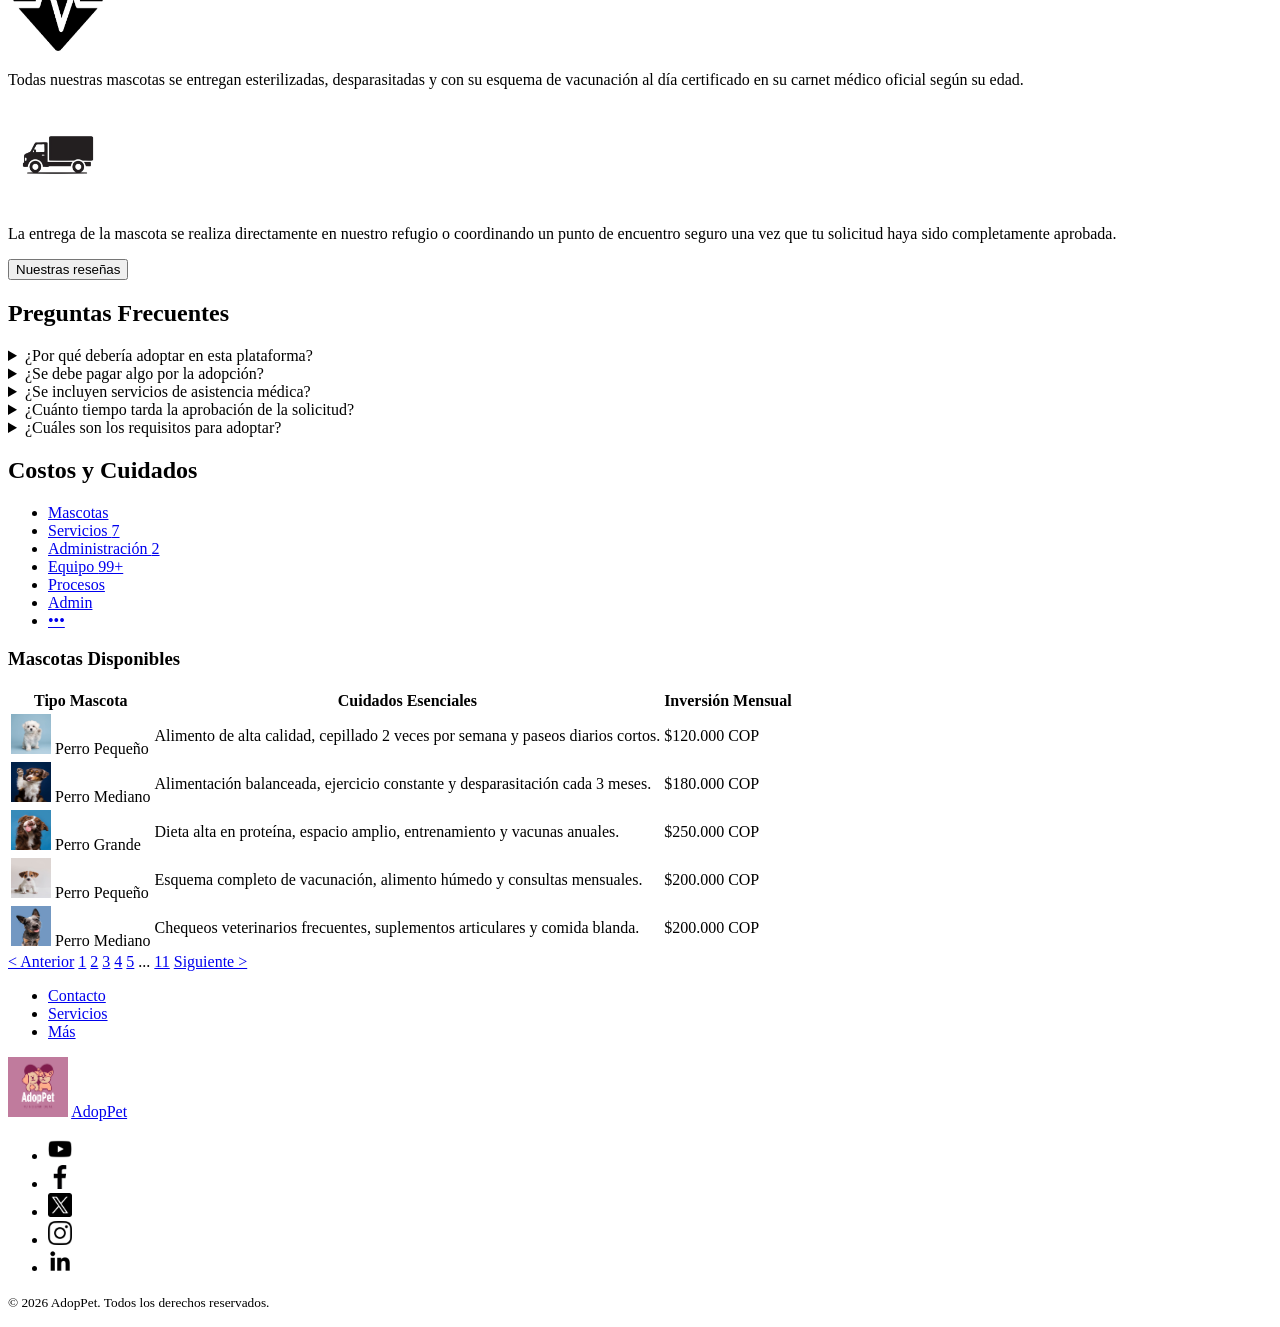
==== commit 4a3401f9: "Merge branch 'origin/main' into main: resolución de conflictos en HTML y vinculación de estilos" ====
--- a/index.html
+++ b/index.html
@@ -5,6 +5,7 @@
     <meta charset="UTF-8">
     <meta name="viewport" content="width=device-width, initial-scale=1.0">
     <title>AdopPet - Inicio</title>
+    <link rel="stylesheet" href="css/estilos.css">
 </head>
 
 <body>
--- a/css/estilos.css
+++ b/css/estilos.css
@@ -0,0 +1,16 @@
+/*Reset y Estilos base*/
+
+::before
+::after
+
+/*Tipo Grafia*/
+body{
+
+}
+/*Estructuras Comunes*/
+/*Header*/
+header{
+    background-color: antiquewhite;
+    display: flex;
+    
+}
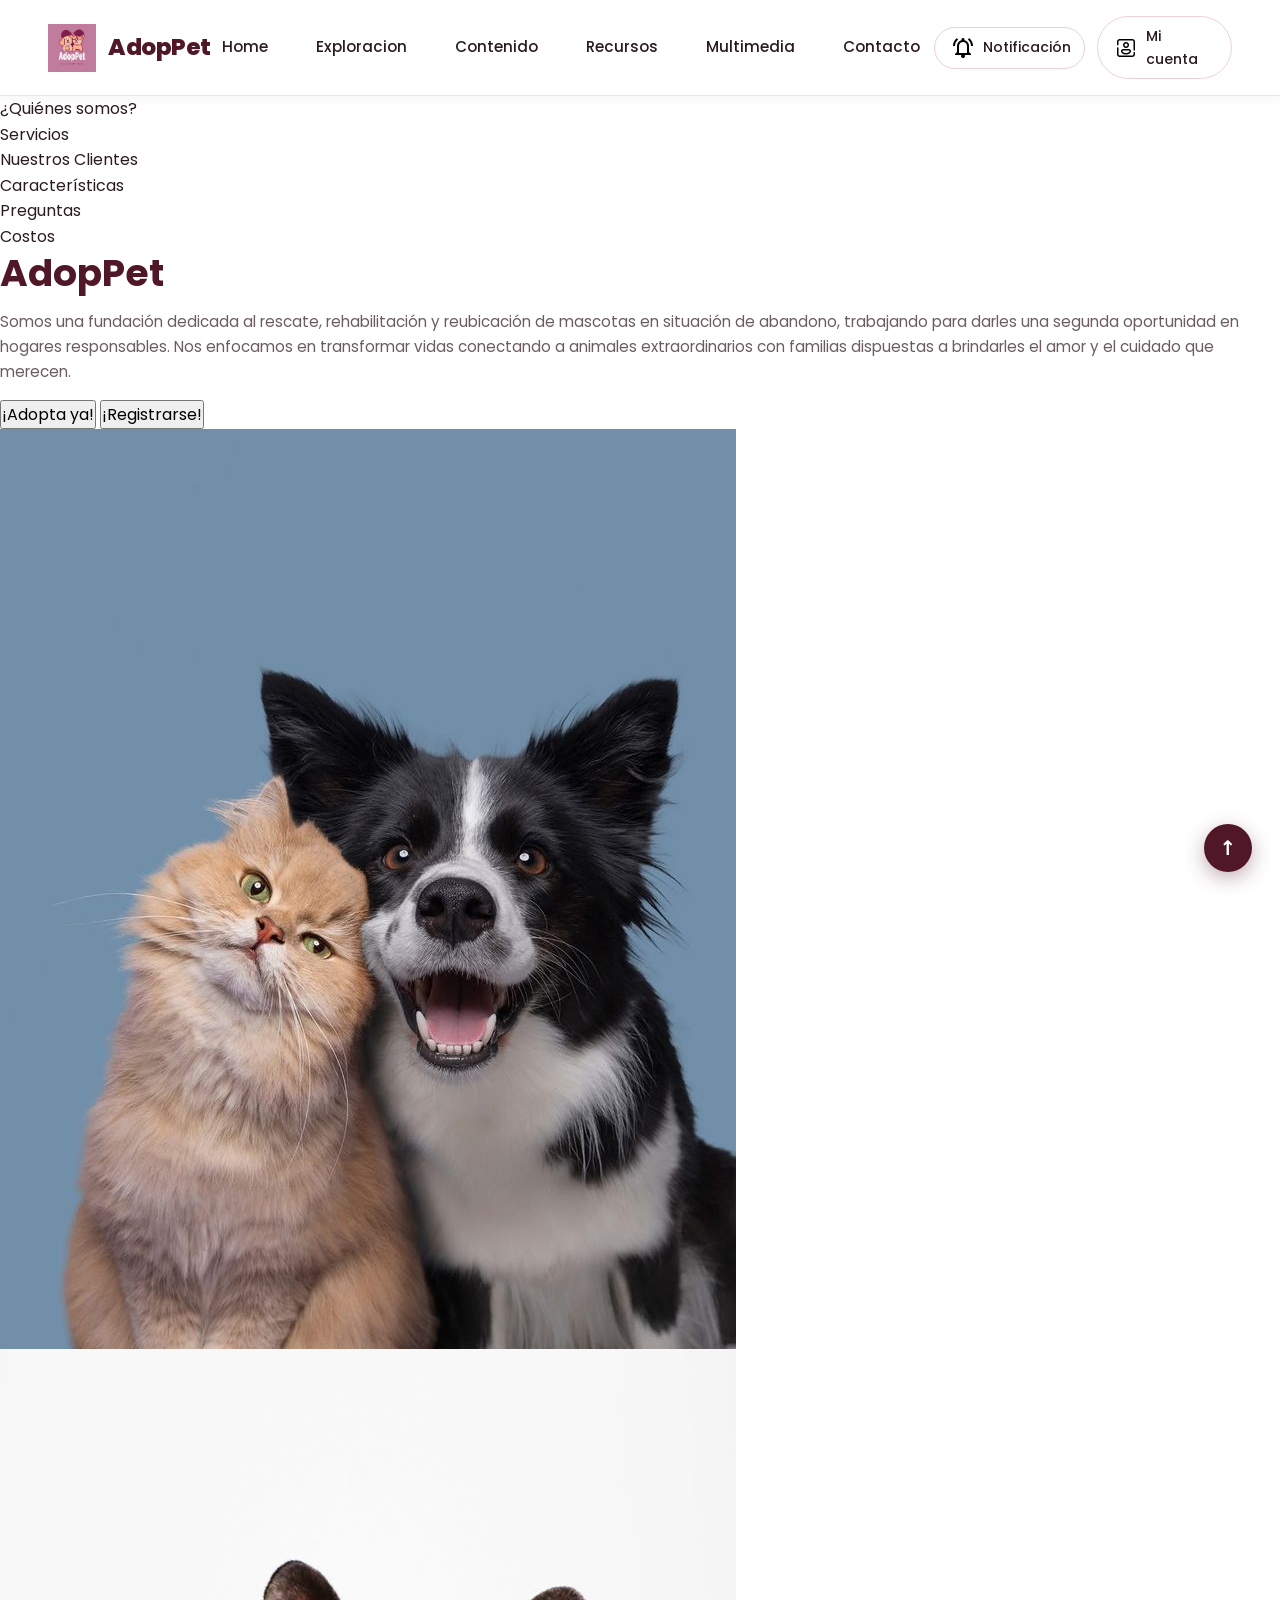
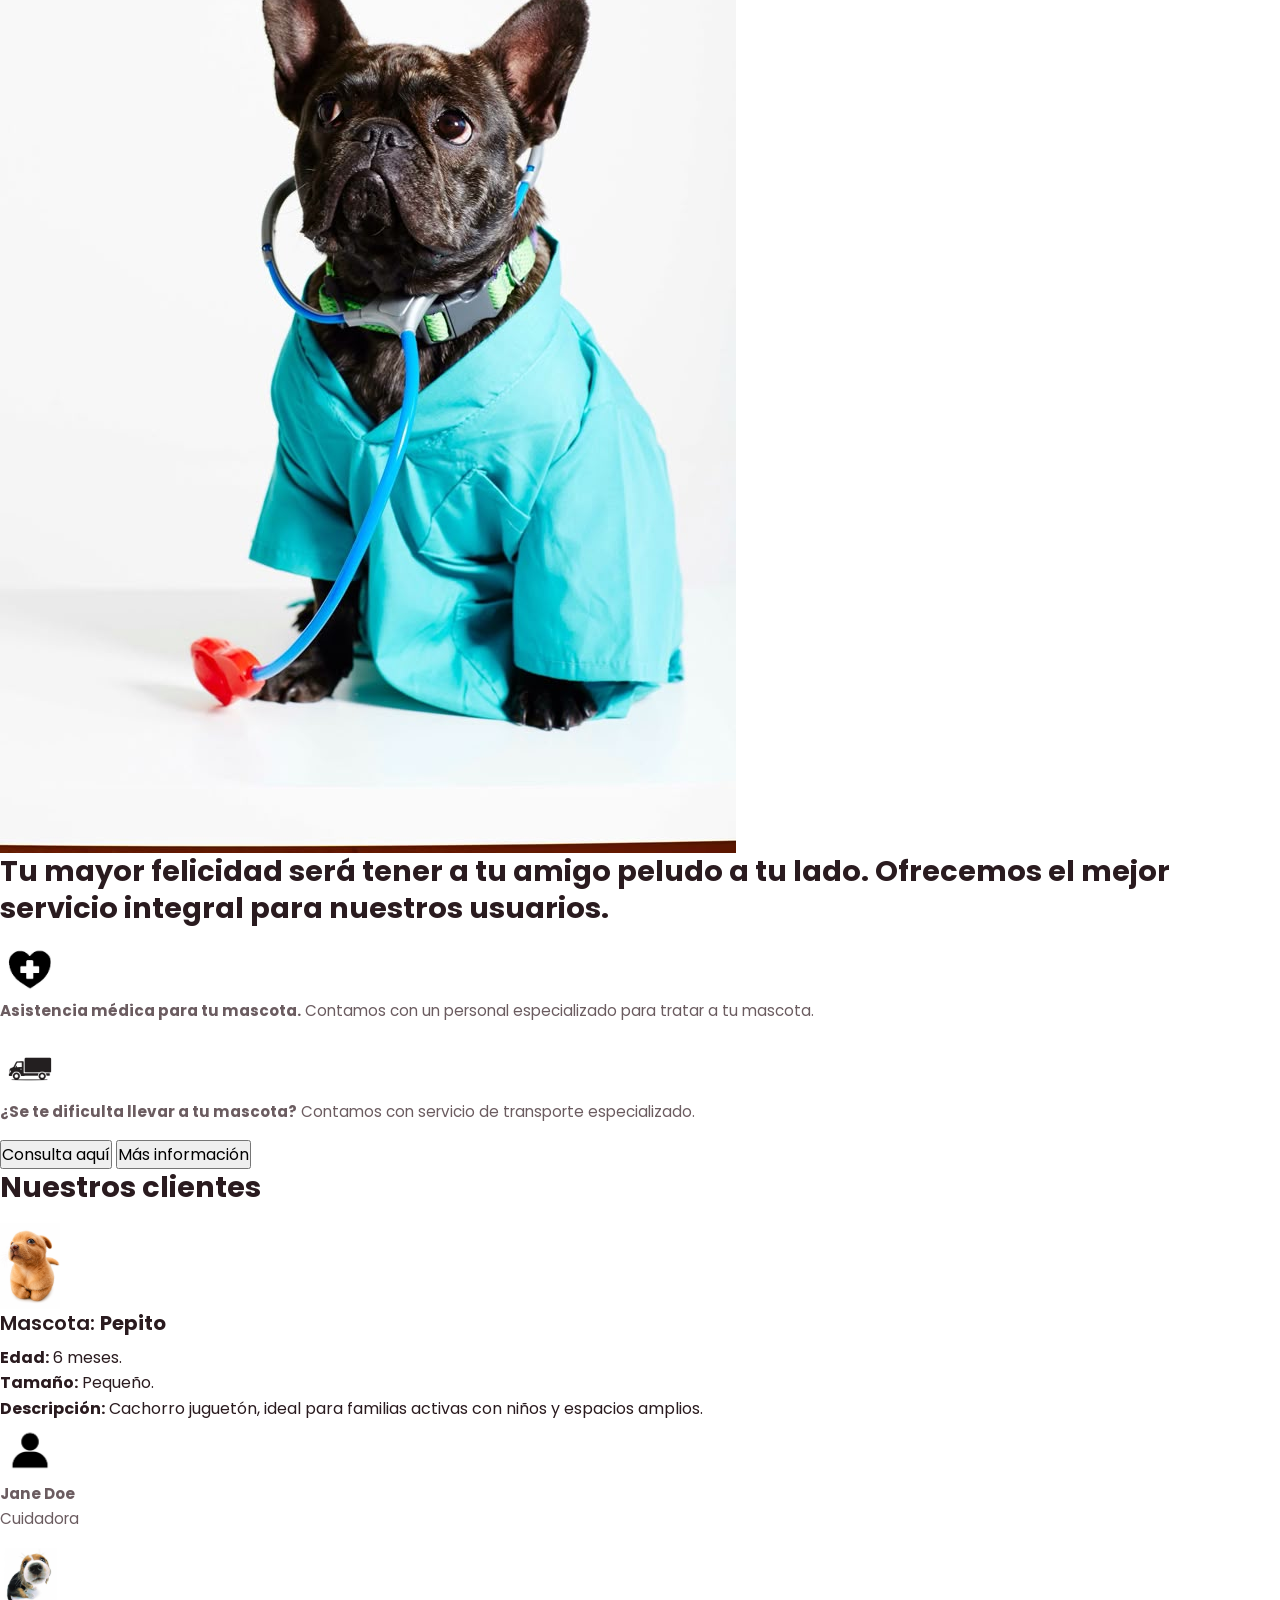
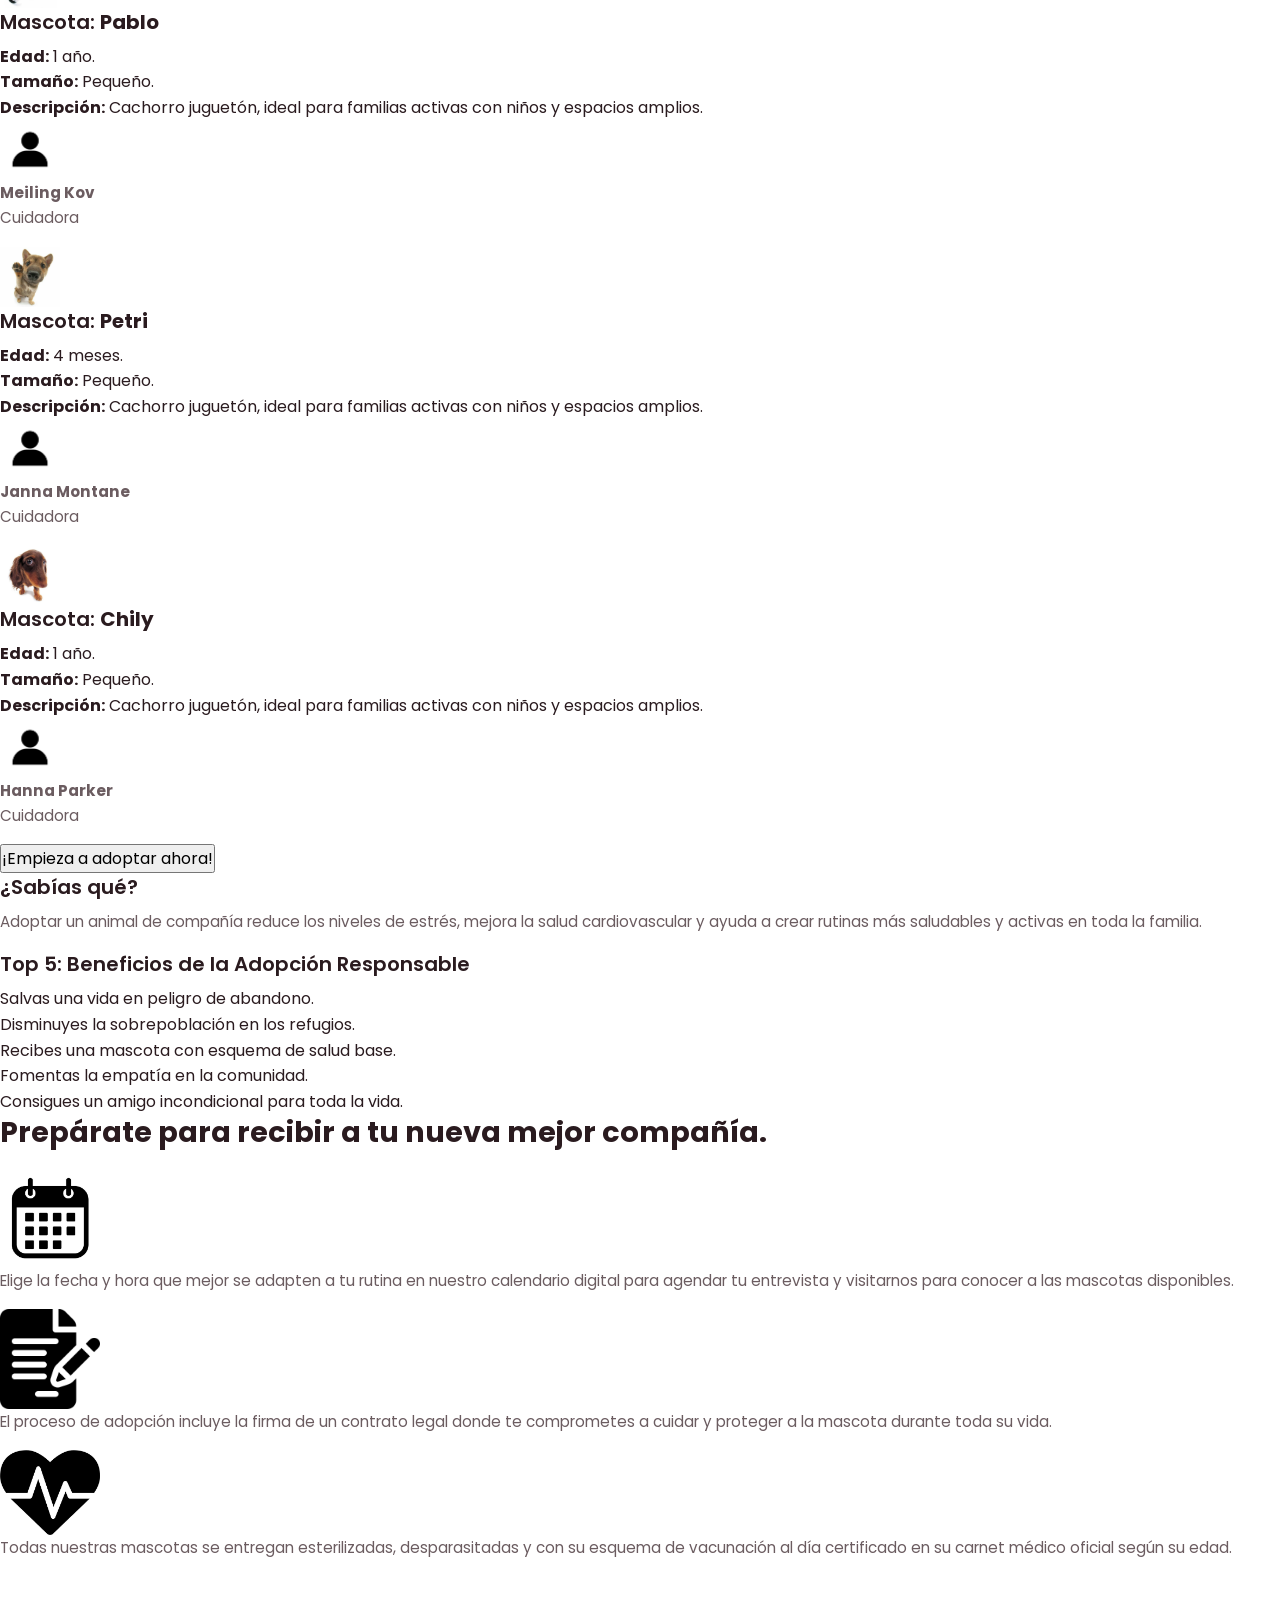
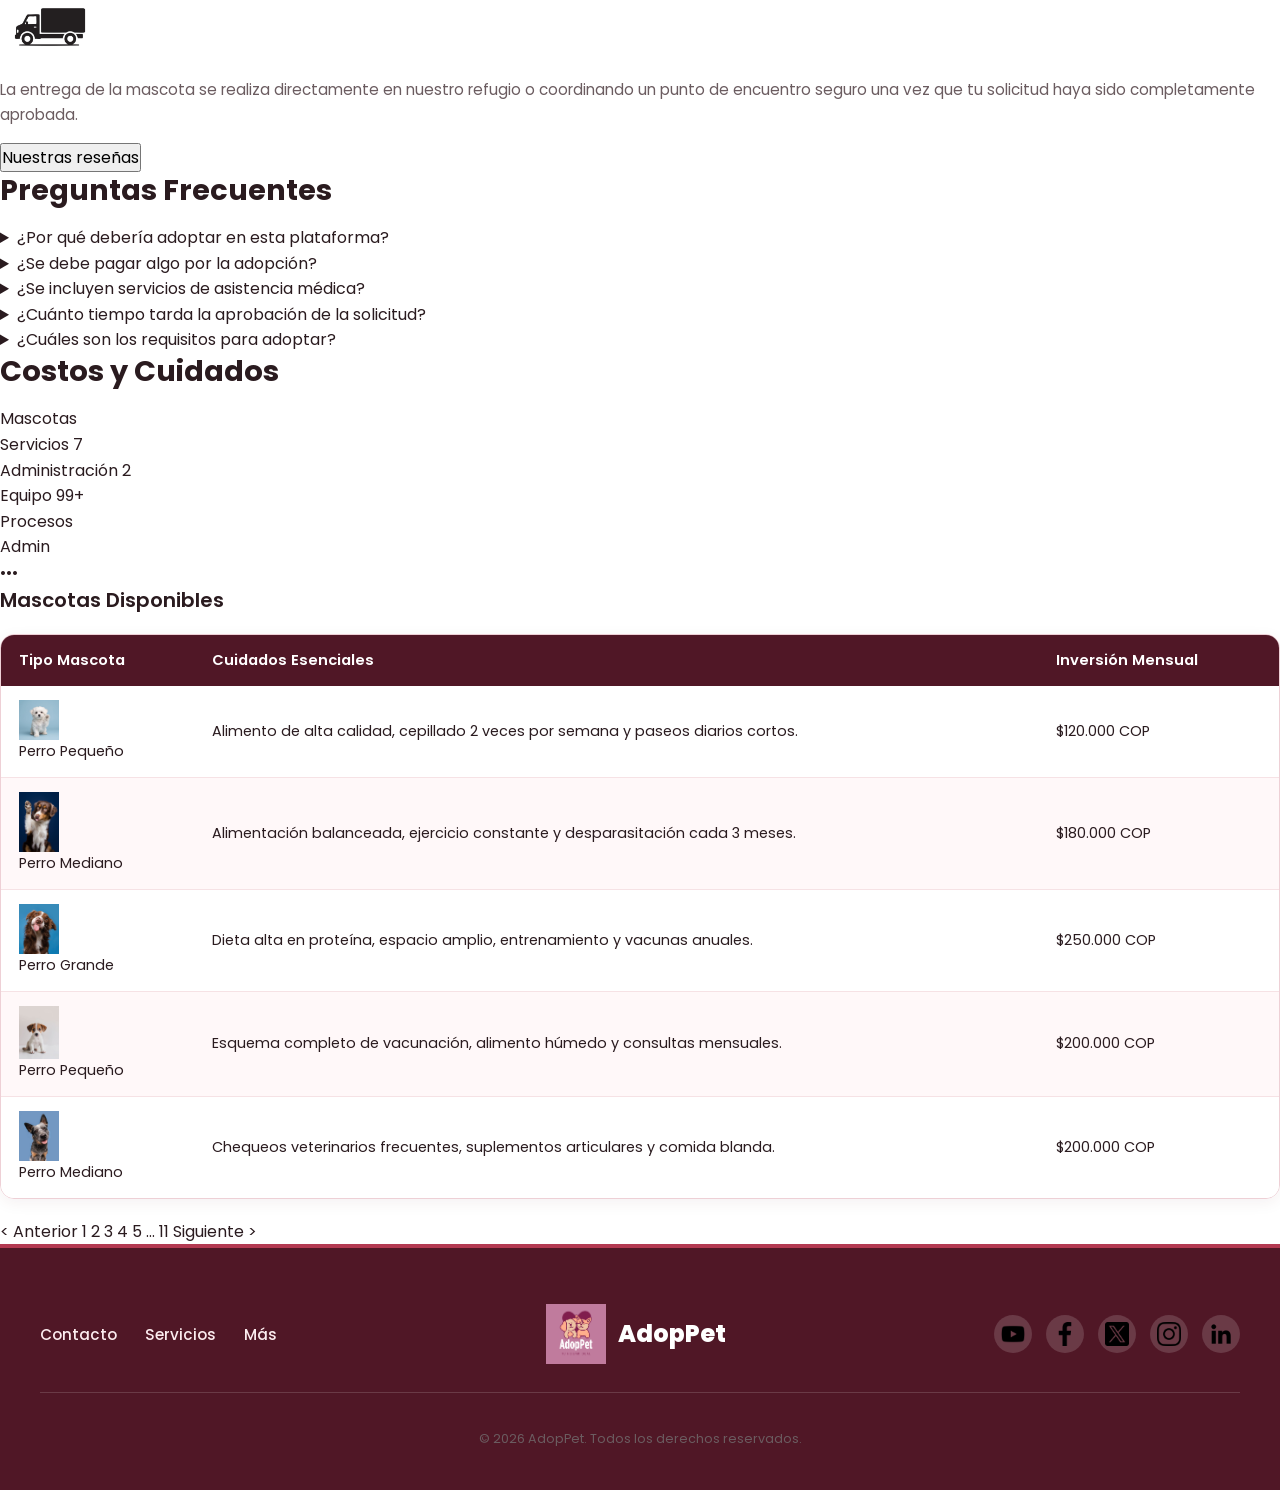
==== commit b36b6ed8: "feat(css): implementación completa de identidad visual Laboratorio 2 basada en mockups con Flexbox, " ====
--- a/index.html
+++ b/index.html
@@ -360,6 +360,8 @@
             <p><small>&copy; 2026 AdopPet. Todos los derechos reservados.</small></p>
         </div>
     </footer>
+    <!-- Enlace fijo para volver arriba -->
+    <a href="#encabezado-principal-inicio" id="volver-arriba" class="btn-volver-arriba" aria-label="Volver arriba">&uarr;</a>
 </body>
 
 </html>
--- a/css/estilos.css
+++ b/css/estilos.css
@@ -1,16 +1,1608 @@
-/*Reset y Estilos base*/
-
-::before
-::after
-
-/*Tipo Grafia*/
-body{
-
-}
-/*Estructuras Comunes*/
-/*Header*/
-header{
-    background-color: antiquewhite;
-    display: flex;
-    
-}+/* ==========================================================================
+   ADOPPET - HOJA DE ESTILOS PRINCIPAL
+   Laboratorio No. 2: Fundamentos Web - Identidad Visual y CSS
+   ========================================================================== */
+
+@import url('https://fonts.googleapis.com/css2?family=Poppins:wght@300;400;500;600;700;800&display=swap');
+
+/* ===== 1. RESET Y ESTILOS BASE ===== */
+*,
+*::before,
+*::after {
+    box-sizing: border-box;
+    margin: 0;
+    padding: 0;
+}
+
+html {
+    scroll-behavior: smooth;
+    font-size: 16px;
+}
+
+body {
+    margin: 0;
+    font-family: 'Poppins', 'Segoe UI', system-ui, -apple-system, sans-serif;
+    line-height: 1.6;
+    color: var(--color-texto);
+    background-color: var(--color-blanco);
+    overflow-x: hidden;
+}
+
+img,
+video,
+iframe {
+    max-width: 100%;
+    height: auto;
+    display: block;
+}
+
+a {
+    text-decoration: none;
+    color: inherit;
+    transition: color 0.3s ease, transform 0.3s ease;
+}
+
+ul,
+ol {
+    list-style: none;
+}
+
+button,
+input,
+textarea,
+select {
+    font-family: inherit;
+    font-size: inherit;
+}
+
+/* ===== 2. TIPOGRAFÍA ===== */
+:root {
+    /* Paleta cromática oficial AdopPet (según mockups) */
+    --color-primario: #501726;         /* Vino tinto profundo institucional */
+    --color-primario-hover: #6e1e34;   /* Vino tinto brillante hover */
+    --color-primario-suave: rgba(80, 23, 38, 0.08);
+    --color-secundario: #fbebed;       /* Rosa pastel suave para zonas destacadas */
+    --color-secundario-alt: #f4cfd7;   /* Rosa acento medio */
+    --color-acento: #b33951;           /* Rosa rojizo de énfasis */
+    --color-blanco: #ffffff;
+    --color-fondo-suave: #fff8f9;      /* Blanco rosáceo para fondos de tarjetas */
+    --color-texto: #2a1b1f;            /* Texto principal legible */
+    --color-texto-muted: #6b5c60;      /* Texto descriptivo secundario */
+    --color-borde: #eed0d6;            /* Borde rosado suave */
+    --color-borde-suave: #f6e2e5;
+
+    /* Sombras y elevaciones */
+    --sombra-suave: 0 4px 16px rgba(80, 23, 38, 0.06);
+    --sombra-tarjeta: 0 8px 24px rgba(80, 23, 38, 0.08);
+    --sombra-hover: 0 16px 36px rgba(80, 23, 38, 0.15);
+
+    /* Radios de borde */
+    --radio-suave: 14px;
+    --radio-tarjeta: 20px;
+    --radio-pill: 999px;
+}
+
+h1,
+.titulo-principal {
+    font-size: 2.35rem;
+    font-weight: 700;
+    color: var(--color-primario);
+    line-height: 1.25;
+    margin-bottom: 12px;
+}
+
+h2,
+.titulo-secundario {
+    font-size: 1.8rem;
+    font-weight: 700;
+    color: var(--color-texto);
+    line-height: 1.3;
+    margin-bottom: 16px;
+}
+
+h3 {
+    font-size: 1.25rem;
+    font-weight: 600;
+    color: var(--color-texto);
+    line-height: 1.4;
+    margin-bottom: 8px;
+}
+
+p {
+    color: var(--color-texto-muted);
+    font-size: 0.95rem;
+    line-height: 1.65;
+    margin-bottom: 16px;
+    overflow-wrap: break-word;
+}
+
+/* Pseudoelemento ::first-letter para lead paragraphs (Requisito 5.7) */
+.descripcion-hero::first-letter,
+.texto-descriptivo::first-letter,
+.cuerpo-texto > p:first-of-type::first-letter {
+    font-size: 1.35em;
+    font-weight: 700;
+    color: var(--color-primario);
+}
+
+/* Subtítulos pequeños estilo badge */
+.subtitulo-badge {
+    text-transform: uppercase;
+    font-size: 0.8rem;
+    letter-spacing: 2px;
+    font-weight: 700;
+    color: var(--color-acento);
+    margin-bottom: 8px;
+    display: inline-block;
+}
+
+/* ===== 3. ESTRUCTURA COMÚN: HEADER, NAV Y FOOTER ===== */
+/* Encabezado fijo superior sticky con z-index */
+header.encabezado-principal-multimedia {
+    position: sticky;
+    top: 0;
+    z-index: 100;
+    background-color: rgba(255, 255, 255, 0.96);
+    backdrop-filter: blur(8px);
+    display: flex;
+    justify-content: space-between;
+    align-items: center;
+    padding: 16px 48px;
+    border-bottom: 1px solid var(--color-borde-suave);
+    box-shadow: 0 2px 12px rgba(80, 23, 38, 0.05);
+}
+
+.contenedor-logo {
+    display: flex;
+    align-items: center;
+    gap: 12px;
+}
+
+.logo-adopPet {
+    transition: transform 0.3s ease;
+}
+
+.logo-adopPet:hover {
+    transform: rotate(-8deg) scale(1.08);
+}
+
+.nombre-marca {
+    font-size: 1.45rem;
+    font-weight: 800;
+    color: var(--color-primario);
+    letter-spacing: -0.5px;
+}
+
+/* Navegación Principal */
+.navegacion-principal .lista-nav {
+    display: flex;
+    align-items: center;
+    gap: 20px;
+}
+
+.item-nav a {
+    display: inline-block;
+    padding: 8px 14px;
+    font-size: 0.95rem;
+    font-weight: 500;
+    color: var(--color-texto);
+    position: relative;
+    border-radius: 8px;
+    transition: color 0.3s ease, background-color 0.3s ease;
+}
+
+.item-nav a:hover {
+    color: var(--color-primario);
+    background-color: var(--color-primario-suave);
+}
+
+/* Subrayado animado con ::after (Requisito 5.7) */
+.item-nav a::after {
+    content: "";
+    position: absolute;
+    bottom: 2px;
+    left: 50%;
+    transform: translateX(-50%) scaleX(0);
+    width: 60%;
+    height: 2px;
+    background-color: var(--color-primario);
+    transition: transform 0.3s ease;
+}
+
+.item-nav a:hover::after,
+.item-nav a.activo::after {
+    transform: translateX(-50%) scaleX(1);
+}
+
+.item-nav a.activo {
+    font-weight: 700;
+    color: var(--color-primario);
+}
+
+/* Acciones de usuario a la derecha */
+.acciones-usuario {
+    display: flex;
+    align-items: center;
+    gap: 12px;
+}
+
+.acciones-usuario a {
+    display: inline-flex;
+    align-items: center;
+    gap: 8px;
+    padding: 8px 16px;
+    border-radius: var(--radio-pill);
+    font-size: 0.88rem;
+    font-weight: 500;
+    color: var(--color-texto);
+    border: 1px solid var(--color-borde);
+    background-color: var(--color-blanco);
+    transition: all 0.3s ease;
+}
+
+.acciones-usuario a:hover {
+    background-color: var(--color-secundario);
+    border-color: var(--color-primario);
+    color: var(--color-primario);
+    transform: translateY(-2px);
+    box-shadow: var(--sombra-suave);
+}
+
+/* Migas de pan */
+.migas-de-pan {
+    padding: 12px 32px;
+    font-size: 0.88rem;
+    color: var(--color-texto-muted);
+    background-color: var(--color-fondo-suave);
+    border-bottom: 1px solid var(--color-borde-suave);
+}
+
+.migas-de-pan ul {
+    display: flex;
+    gap: 10px;
+    max-width: 1280px;
+    margin: 0 auto;
+}
+
+.migas-de-pan li + li::before {
+    content: "/";
+    margin-right: 10px;
+    color: var(--color-acento);
+}
+
+.migas-de-pan a:hover {
+    color: var(--color-primario);
+    text-decoration: underline;
+}
+
+/* Barra de navegación secundaria estilo píldora (Mockup Signature) */
+.navegacion-secundaria,
+.nav-secundaria {
+    display: flex;
+    justify-content: center;
+    padding: 18px 24px 28px;
+}
+
+.lista-nav-secundaria,
+.navegacion-secundaria ul {
+    display: flex;
+    flex-wrap: wrap;
+    justify-content: center;
+    align-items: center;
+    gap: 12px;
+    background-color: var(--color-secundario);
+    padding: 8px 20px;
+    border-radius: var(--radio-pill);
+    box-shadow: var(--sombra-suave);
+    border: 1px solid var(--color-borde);
+}
+
+.lista-nav-secundaria a,
+.navegacion-secundaria a {
+    display: inline-block;
+    padding: 8px 22px;
+    font-size: 0.9rem;
+    font-weight: 600;
+    color: var(--color-primario);
+    border-radius: var(--radio-pill);
+    transition: all 0.3s ease;
+}
+
+.lista-nav-secundaria a:hover,
+.navegacion-secundaria a:hover {
+    background-color: var(--color-primario);
+    color: var(--color-blanco);
+    transform: translateY(-2px);
+    box-shadow: 0 4px 12px rgba(80, 23, 38, 0.25);
+}
+
+/* Pie de Página */
+.pie-de-pagina {
+    background-color: var(--color-primario);
+    color: var(--color-blanco);
+    padding: 56px 40px 24px;
+    display: flex;
+    flex-direction: column;
+    align-items: center;
+    gap: 32px;
+    border-top: 4px solid var(--color-acento);
+}
+
+.contenedor-pie {
+    display: flex;
+    justify-content: space-between;
+    align-items: center;
+    width: 100%;
+    max-width: 1240px;
+    padding-bottom: 28px;
+    border-bottom: 1px solid rgba(255, 255, 255, 0.15);
+    flex-wrap: wrap;
+    gap: 24px;
+}
+
+.enlaces-pie ul {
+    display: flex;
+    gap: 28px;
+}
+
+.enlaces-pie a {
+    color: #fcecef;
+    font-weight: 500;
+    font-size: 0.95rem;
+    transition: color 0.3s ease;
+}
+
+.enlaces-pie a:hover {
+    color: var(--color-blanco);
+    text-decoration: underline;
+}
+
+.logo-pie {
+    display: flex;
+    align-items: center;
+    gap: 12px;
+}
+
+.logo-pie a {
+    font-size: 1.5rem;
+    font-weight: 800;
+    color: var(--color-blanco);
+}
+
+.redes-sociales ul {
+    display: flex;
+    gap: 14px;
+}
+
+.redes-sociales a {
+    display: flex;
+    align-items: center;
+    justify-content: center;
+    width: 38px;
+    height: 38px;
+    border-radius: 50%;
+    background-color: rgba(255, 255, 255, 0.15);
+    transition: all 0.3s ease;
+}
+
+.redes-sociales a:hover {
+    background-color: var(--color-blanco);
+    transform: translateY(-4px) scale(1.1);
+    box-shadow: 0 6px 16px rgba(0, 0, 0, 0.2);
+}
+
+.derechos-autor {
+    text-align: center;
+    color: #fcecef;
+    font-size: 0.85rem;
+}
+
+/* Botón fijo Volver Arriba (Requisito 5.4: position: fixed) */
+.btn-volver-arriba {
+    position: fixed;
+    bottom: 28px;
+    right: 28px;
+    width: 48px;
+    height: 48px;
+    border-radius: 50%;
+    background-color: var(--color-primario);
+    color: var(--color-blanco);
+    display: flex;
+    align-items: center;
+    justify-content: center;
+    font-size: 20px;
+    font-weight: bold;
+    box-shadow: 0 6px 20px rgba(80, 23, 38, 0.35);
+    z-index: 99;
+    transition: all 0.3s ease;
+    cursor: pointer;
+}
+
+.btn-volver-arriba:hover {
+    background-color: var(--color-acento);
+    transform: translateY(-4px) scale(1.08);
+    box-shadow: 0 10px 28px rgba(80, 23, 38, 0.45);
+}
+
+/* ===== 4. MAQUETACIÓN POR PÁGINA ===== */
+/* Navegación por sesiones completas con smooth scroll margin */
+section,
+main > section,
+article[id] {
+    scroll-margin-top: 96px;
+}
+
+/* Remarcado de zonas alternadas ("remarca zona") */
+section.zona-destacada,
+.seccion-dividida-video,
+.seccion-hero,
+.columna-info-contacto {
+    background-color: var(--color-secundario);
+}
+
+/* -------------------------------------------------------------
+   Espacios de Video de Pantalla Completa y Mitad de Sesión (50%)
+   ------------------------------------------------------------- */
+.contenedor-video,
+.columna-video {
+    flex: 1 1 50%;
+    max-width: 50%;
+    position: relative;
+    display: flex;
+    align-items: center;
+    justify-content: center;
+}
+
+.caja-reproductor,
+.recurso-video,
+.columna-video .contenedor-video {
+    width: 100%;
+    aspect-ratio: 16 / 9;
+    background: linear-gradient(135deg, #f0e6e8 0%, #e8d7db 100%);
+    border-radius: var(--radio-tarjeta);
+    overflow: hidden;
+    box-shadow: var(--sombra-tarjeta);
+    border: 2px solid var(--color-borde);
+    display: flex;
+    align-items: center;
+    justify-content: center;
+    position: relative;
+    transition: transform 0.3s ease, box-shadow 0.3s ease;
+}
+
+.caja-reproductor:hover,
+.recurso-video:hover,
+.columna-video .contenedor-video:hover {
+    transform: translateY(-4px);
+    box-shadow: var(--sombra-hover);
+}
+
+/* Video e iframes al 100% sin desbordar */
+.contenedor-video video,
+.contenedor-video iframe,
+.caja-reproductor video {
+    width: 100%;
+    height: 100%;
+    object-fit: cover;
+    border-radius: inherit;
+    border: none;
+}
+
+/* Ícono de Play circular reflectante en el centro del espacio de video */
+.caja-reproductor::before,
+.recurso-video::before,
+.columna-video .contenedor-video::before {
+    content: "▶";
+    position: absolute;
+    width: 68px;
+    height: 68px;
+    border-radius: 50%;
+    background-color: rgba(80, 23, 38, 0.88);
+    color: #ffffff;
+    display: flex;
+    align-items: center;
+    justify-content: center;
+    font-size: 24px;
+    padding-left: 4px;
+    box-shadow: 0 8px 24px rgba(80, 23, 38, 0.35);
+    z-index: 2;
+    pointer-events: none;
+    transition: transform 0.3s ease, background-color 0.3s ease;
+    animation: playPulse 2.8s infinite;
+}
+
+.caja-reproductor:hover::before,
+.recurso-video:hover::before,
+.columna-video .contenedor-video:hover::before {
+    transform: scale(1.15);
+    background-color: var(--color-acento);
+}
+
+/* Figcaptions de video */
+.contenedor-video figcaption {
+    position: absolute;
+    bottom: 12px;
+    left: 16px;
+    background: rgba(42, 27, 31, 0.8);
+    color: #ffffff;
+    padding: 6px 14px;
+    border-radius: var(--radio-pill);
+    font-size: 0.82rem;
+    font-weight: 500;
+    z-index: 3;
+}
+
+/* -------------------------------------------------------------
+   Maquetación de Contenido Especializado (contenido.html)
+   ------------------------------------------------------------- */
+.contenedor-layout {
+    display: flex;
+    flex-wrap: wrap;
+    gap: 40px;
+    max-width: 1280px;
+    margin: 0 auto;
+    padding: 32px 24px;
+    min-height: 85vh;
+}
+
+.columna-principal {
+    flex: 2 1 700px;
+}
+
+.barra-lateral {
+    flex: 1 1 320px;
+    position: sticky;
+    top: 104px;
+    align-self: flex-start;
+    background: var(--color-blanco);
+    border-radius: var(--radio-tarjeta);
+    padding: 28px;
+    box-shadow: var(--sombra-tarjeta);
+    border: 1px solid var(--color-borde);
+    transition: box-shadow 0.3s ease;
+}
+
+.barra-lateral:hover {
+    box-shadow: var(--sombra-hover);
+}
+
+.articulo-medico {
+    margin-bottom: 48px;
+    background: var(--color-blanco);
+    border-radius: var(--radio-tarjeta);
+    overflow: hidden;
+}
+
+.marcador-imagen-grande img {
+    width: 100%;
+    height: 320px;
+    object-fit: cover;
+    border-radius: var(--radio-tarjeta);
+    margin-bottom: 20px;
+    box-shadow: var(--sombra-suave);
+    transition: transform 0.4s ease;
+}
+
+.marcador-imagen-grande:hover img {
+    transform: scale(1.02);
+}
+
+/* Listas con viñeta estilizada con ::before (Requisito 5.7) */
+.cuerpo-texto ul {
+    margin: 16px 0 24px 8px;
+    display: flex;
+    flex-direction: column;
+    gap: 10px;
+}
+
+.cuerpo-texto ul li {
+    position: relative;
+    padding-left: 28px;
+    font-size: 0.95rem;
+    color: var(--color-texto-muted);
+}
+
+.cuerpo-texto ul li::before {
+    content: "🐾";
+    position: absolute;
+    left: 0;
+    top: 2px;
+    font-size: 14px;
+    color: var(--color-primario);
+}
+
+/* Menú Acordeón en Barra Lateral (details / summary) */
+.menu-lateral {
+    display: flex;
+    flex-direction: column;
+    gap: 12px;
+    margin-bottom: 24px;
+}
+
+.item-acordeon {
+    border: 1px solid var(--color-borde);
+    border-radius: 14px;
+    background: var(--color-fondo-suave);
+    overflow: hidden;
+    transition: all 0.3s ease;
+}
+
+.item-acordeon[open] {
+    border-color: var(--color-primario);
+    background: var(--color-blanco);
+    box-shadow: var(--sombra-suave);
+}
+
+.item-acordeon summary {
+    font-weight: 600;
+    font-size: 0.92rem;
+    color: var(--color-texto);
+    padding: 12px 18px;
+    cursor: pointer;
+    list-style: none;
+    position: relative;
+    display: flex;
+    justify-content: space-between;
+    align-items: center;
+}
+
+.item-acordeon summary::after {
+    content: "▾";
+    font-size: 14px;
+    color: var(--color-primario);
+    transition: transform 0.3s ease;
+}
+
+.item-acordeon[open] summary::after {
+    transform: rotate(180deg);
+}
+
+.contenido-acordeon {
+    padding: 12px 18px 16px;
+    border-top: 1px solid var(--color-borde-suave);
+    font-size: 0.88rem;
+    color: var(--color-texto-muted);
+}
+
+.contenido-acordeon ul {
+    display: flex;
+    flex-direction: column;
+    gap: 8px;
+}
+
+.contenido-acordeon a {
+    color: var(--color-primario);
+    font-weight: 500;
+}
+
+.contenido-acordeon a:hover {
+    text-decoration: underline;
+}
+
+.marcador-anuncio-lateral img {
+    width: 100%;
+    height: 240px;
+    object-fit: cover;
+    border-radius: 16px;
+    box-shadow: var(--sombra-suave);
+}
+
+/* Sección Video CTA en contenido.html (Mitad de sesión 50/50) */
+.seccion-video-cta {
+    display: flex;
+    flex-wrap: wrap;
+    align-items: center;
+    justify-content: space-between;
+    gap: 36px;
+    background-color: var(--color-secundario);
+    border-radius: 28px;
+    padding: 40px;
+    margin: 48px 0;
+    border: 1px solid var(--color-borde);
+    box-shadow: var(--sombra-suave);
+}
+
+.seccion-video-cta .contenido-cta {
+    flex: 1 1 45%;
+}
+
+.seccion-video-cta .contenido-cta h2 {
+    color: var(--color-primario);
+}
+
+/* -------------------------------------------------------------
+   Maquetación de Directorio de Recursos (recursos.html)
+   ------------------------------------------------------------- */
+.seccion-dividida {
+    display: flex;
+    flex-wrap: wrap;
+    align-items: center;
+    justify-content: space-between;
+    gap: 36px;
+    max-width: 1280px;
+    margin: 0 auto;
+    padding: 56px 24px;
+    min-height: 75vh;
+}
+
+.columna-titulo {
+    flex: 1 1 320px;
+}
+
+.columna-tarjetas {
+    flex: 2 1 660px;
+    display: flex;
+    flex-wrap: wrap;
+    gap: 20px;
+}
+
+/* Sección Emergencias 50/50 con Video */
+.seccion-dividida-video {
+    display: flex;
+    flex-wrap: wrap;
+    align-items: center;
+    justify-content: space-between;
+    gap: 48px;
+    max-width: 1280px;
+    margin: 40px auto;
+    padding: 64px 40px;
+    min-height: 80vh;
+    border-radius: 32px;
+    border: 1px solid var(--color-borde);
+    box-shadow: var(--sombra-suave);
+}
+
+.columna-lista {
+    flex: 1 1 45%;
+}
+
+.lista-pasos-numerada {
+    display: flex;
+    flex-direction: column;
+    gap: 20px;
+    margin-top: 24px;
+}
+
+.lista-pasos-numerada li {
+    background: var(--color-blanco);
+    border-radius: 16px;
+    padding: 18px 24px;
+    border: 1px solid var(--color-borde);
+    box-shadow: var(--sombra-suave);
+    transition: transform 0.3s ease, border-color 0.3s ease;
+}
+
+.lista-pasos-numerada li:hover {
+    transform: translateX(8px);
+    border-color: var(--color-primario);
+}
+
+.lista-pasos-numerada h3 {
+    color: var(--color-primario);
+    font-size: 1.15rem;
+    margin-bottom: 4px;
+}
+
+/* Sección Clínicas e Información */
+.seccion-clinicas-info {
+    display: flex;
+    flex-wrap: wrap;
+    gap: 40px;
+    max-width: 1280px;
+    margin: 0 auto;
+    padding: 64px 24px;
+    min-height: 80vh;
+}
+
+.columna-tabla {
+    flex: 1.4 1 540px;
+}
+
+.columna-tarjeta-blanca {
+    flex: 1 1 380px;
+}
+
+/* Sección Beneficios Central */
+.seccion-beneficios-central {
+    max-width: 1280px;
+    margin: 0 auto;
+    padding: 64px 24px 80px;
+    min-height: 85vh;
+}
+
+.encabezado-centrado {
+    text-align: center;
+    max-width: 700px;
+    margin: 0 auto 36px;
+}
+
+.contenedor-dos-tarjetas {
+    display: flex;
+    flex-wrap: wrap;
+    gap: 32px;
+    justify-content: center;
+}
+
+.contenedor-boton-centro {
+    display: flex;
+    justify-content: center;
+    margin-top: 40px;
+}
+
+/* -------------------------------------------------------------
+   Maquetación de Multimedia (multimedia.html)
+   ------------------------------------------------------------- */
+.seccion-hero {
+    text-align: center;
+    padding: 64px 24px;
+    background: linear-gradient(180deg, #ffffff 0%, var(--color-secundario) 100%);
+    min-height: 40vh;
+    display: flex;
+    flex-direction: column;
+    justify-content: center;
+    align-items: center;
+}
+
+.seccion-galeria {
+    max-width: 1280px;
+    margin: 0 auto;
+    padding: 64px 24px;
+    min-height: 80vh;
+}
+
+.contenedor-carrusel {
+    position: relative;
+    display: flex;
+    align-items: center;
+    gap: 16px;
+    margin-top: 24px;
+}
+
+.pista-carrusel {
+    display: flex;
+    gap: 24px;
+    overflow-x: auto;
+    scroll-snap-type: x mandatory;
+    padding: 24px 8px;
+    width: 100%;
+    border-radius: 24px;
+}
+
+.item-galeria {
+    scroll-snap-align: center;
+    flex: 0 0 calc(50% - 12px);
+    min-width: 320px;
+    position: relative;
+    border-radius: var(--radio-tarjeta);
+    overflow: hidden;
+    box-shadow: var(--sombra-tarjeta);
+    aspect-ratio: 16 / 10;
+}
+
+.item-galeria img {
+    width: 100%;
+    height: 100%;
+    object-fit: cover;
+    transition: transform 0.5s ease;
+}
+
+.item-galeria:hover img {
+    transform: scale(1.06);
+}
+
+.etiqueta-destacado {
+    position: absolute;
+    top: 16px;
+    left: 16px;
+    background-color: var(--color-primario);
+    color: var(--color-blanco);
+    border-radius: var(--radio-pill);
+    padding: 6px 16px;
+    font-size: 0.8rem;
+    font-weight: 700;
+    letter-spacing: 0.5px;
+    z-index: 2;
+    box-shadow: 0 4px 12px rgba(80, 23, 38, 0.4);
+}
+
+.control-carrusel {
+    width: 44px;
+    height: 44px;
+    border-radius: 50%;
+    background-color: var(--color-primario);
+    color: var(--color-blanco);
+    display: flex;
+    align-items: center;
+    justify-content: center;
+    font-size: 20px;
+    font-weight: bold;
+    cursor: pointer;
+    box-shadow: 0 4px 16px rgba(80, 23, 38, 0.3);
+    transition: all 0.3s ease;
+    flex-shrink: 0;
+}
+
+.control-carrusel:hover {
+    background-color: var(--color-acento);
+    transform: scale(1.12);
+}
+
+.seccion-familia {
+    display: flex;
+    flex-wrap: wrap;
+    justify-content: space-between;
+    align-items: flex-start;
+    gap: 40px;
+    max-width: 1280px;
+    margin: 0 auto;
+    padding: 64px 24px;
+    min-height: 85vh;
+}
+
+.columna-contenido-complementario {
+    flex: 1 1 45%;
+    background-color: var(--color-secundario);
+    border-radius: 28px;
+    padding: 36px;
+    border: 1px solid var(--color-borde);
+    display: flex;
+    flex-direction: column;
+    gap: 24px;
+    box-shadow: var(--sombra-suave);
+}
+
+.seccion-celebraciones {
+    max-width: 1280px;
+    margin: 0 auto;
+    padding: 64px 24px;
+    min-height: 85vh;
+}
+
+.lista-eventos {
+    display: flex;
+    flex-direction: column;
+    gap: 24px;
+    margin-top: 32px;
+}
+
+/* -------------------------------------------------------------
+   Maquetación de Contacto (contacto.html)
+   ------------------------------------------------------------- */
+.cabecera-contacto {
+    text-align: center;
+    padding: 48px 24px 24px;
+    max-width: 820px;
+    margin: 0 auto;
+}
+
+.seccion-equipo {
+    max-width: 1280px;
+    margin: 0 auto;
+    padding: 32px 24px 64px;
+}
+
+.lista-equipo {
+    display: flex;
+    flex-wrap: wrap;
+    justify-content: center;
+    gap: 28px;
+    margin-top: 24px;
+}
+
+.seccion-contacto {
+    display: flex;
+    flex-wrap: wrap;
+    gap: 36px;
+    max-width: 1280px;
+    margin: 0 auto;
+    padding: 48px 24px 80px;
+    min-height: 85vh;
+}
+
+.columna-formulario {
+    flex: 1.2 1 540px;
+    background: var(--color-blanco);
+    border-radius: 28px;
+    padding: 40px;
+    border: 1px solid var(--color-borde);
+    box-shadow: var(--sombra-tarjeta);
+}
+
+.columna-info-contacto {
+    flex: 1 1 420px;
+    border-radius: 28px;
+    padding: 40px;
+    border: 1px solid var(--color-borde);
+    display: flex;
+    flex-direction: column;
+    gap: 28px;
+    box-shadow: var(--sombra-suave);
+}
+
+/* ===== 5. COMPONENTES: TARJETAS, BOTONES, TABLAS Y FORMULARIOS ===== */
+
+/* Tarjetas de Recursos */
+.tarjeta-recurso {
+    flex: 1 1 200px;
+    background: var(--color-blanco);
+    border-radius: var(--radio-suave);
+    padding: 24px;
+    border: 1px solid var(--color-borde);
+    box-shadow: var(--sombra-suave);
+    display: flex;
+    flex-direction: column;
+    justify-content: space-between;
+    transition: transform 0.3s ease, box-shadow 0.3s ease, border-color 0.3s ease;
+}
+
+.icono-recurso {
+    width: 52px;
+    height: 52px;
+    border-radius: 14px;
+    background-color: var(--color-secundario);
+    display: flex;
+    align-items: center;
+    justify-content: center;
+    margin-bottom: 16px;
+    color: var(--color-primario);
+    font-size: 20px;
+    border: 1px solid var(--color-borde);
+}
+
+.icono-recurso img {
+    max-width: 28px;
+    max-height: 28px;
+    object-fit: contain;
+}
+
+/* Tarjeta Miembro de Equipo */
+.targeta-miembro,
+.tarjeta-miembro {
+    flex: 1 1 240px;
+    max-width: 270px;
+    background: var(--color-blanco);
+    border-radius: var(--radio-tarjeta);
+    padding: 20px;
+    border: 1px solid var(--color-borde);
+    box-shadow: var(--sombra-tarjeta);
+    text-align: center;
+    display: flex;
+    flex-direction: column;
+    align-items: center;
+    transition: transform 0.3s ease, box-shadow 0.3s ease;
+}
+
+.foto-miembro {
+    width: 100%;
+    height: 220px;
+    border-radius: 16px;
+    overflow: hidden;
+    margin-bottom: 16px;
+}
+
+.foto-miembro img {
+    width: 100%;
+    height: 100%;
+    object-fit: cover;
+    transition: transform 0.4s ease;
+}
+
+.nombre-miembro {
+    font-size: 1.2rem;
+    font-weight: 700;
+    color: var(--color-texto);
+    margin-bottom: 4px;
+}
+
+.cargo-miembro {
+    font-size: 0.88rem;
+    color: var(--color-texto-muted);
+    margin-bottom: 16px;
+}
+
+.lista-redes-miembro {
+    display: flex;
+    justify-content: center;
+    gap: 12px;
+    margin-bottom: 18px;
+}
+
+.lista-redes-miembro img {
+    width: 20px;
+    height: 20px;
+    opacity: 0.7;
+    transition: opacity 0.3s ease, transform 0.3s ease;
+}
+
+.lista-redes-miembro a:hover img {
+    opacity: 1;
+    transform: scale(1.15);
+}
+
+/* Tarjetas de Celebraciones / Eventos en fila */
+.targeta-contenido {
+    display: flex;
+    flex-wrap: wrap;
+    align-items: center;
+    justify-content: space-between;
+    gap: 24px;
+    background: var(--color-blanco);
+    border-radius: 24px;
+    padding: 20px 28px;
+    border: 1px solid var(--color-borde);
+    box-shadow: var(--sombra-suave);
+    transition: transform 0.3s ease, box-shadow 0.3s ease;
+}
+
+.imagen-evento {
+    flex: 0 0 220px;
+    height: 130px;
+    border-radius: 16px;
+    overflow: hidden;
+}
+
+.imagen-evento img {
+    width: 100%;
+    height: 100%;
+    object-fit: cover;
+    transition: transform 0.4s ease;
+}
+
+.targeta-contenido:hover .imagen-evento img {
+    transform: scale(1.06);
+}
+
+.info-evento {
+    flex: 1 1 340px;
+}
+
+.numero-evento {
+    display: inline-block;
+    font-size: 1.5rem;
+    font-weight: 800;
+    color: var(--color-primario);
+    margin-bottom: 4px;
+}
+
+.titulo-evento {
+    color: var(--color-primario);
+    font-size: 1.25rem;
+    margin-bottom: 6px;
+}
+
+/* Tarjeta Servicio en Contenido */
+.lista-servicios {
+    display: flex;
+    flex-direction: column;
+    gap: 16px;
+    margin-top: 24px;
+}
+
+.tarjeta-servicio {
+    display: flex;
+    align-items: center;
+    justify-content: space-between;
+    gap: 20px;
+    background: var(--color-fondo-suave);
+    border-radius: 18px;
+    padding: 16px 24px;
+    border: 1px solid var(--color-borde);
+    box-shadow: var(--sombra-suave);
+    transition: transform 0.3s ease, box-shadow 0.3s ease;
+}
+
+.tarjeta-servicio .icono-servicio img {
+    width: 60px;
+    height: 60px;
+    border-radius: 12px;
+    object-fit: cover;
+}
+
+.tarjeta-servicio .info-servicio {
+    flex: 1;
+}
+
+/* Tarjetas de Beneficios */
+.tarjeta-beneficio-larga {
+    flex: 1 1 480px;
+    background: var(--color-blanco);
+    border-radius: 24px;
+    padding: 32px;
+    border: 1px solid var(--color-borde);
+    box-shadow: var(--sombra-tarjeta);
+    display: flex;
+    flex-direction: column;
+    justify-content: space-between;
+}
+
+.tarjeta-beneficio-larga ul,
+.tarjeta-beneficio-larga ol {
+    margin: 20px 0;
+    display: flex;
+    flex-direction: column;
+    gap: 12px;
+}
+
+.tarjeta-beneficio-larga li {
+    font-size: 0.92rem;
+    color: var(--color-texto-muted);
+    line-height: 1.6;
+}
+
+.marcador-imagen-ancha img {
+    width: 100%;
+    height: 200px;
+    object-fit: cover;
+    border-radius: 16px;
+    margin-top: 16px;
+}
+
+/* Tarjeta Descargas */
+.tarjeta-informacion-descargas {
+    background: var(--color-blanco);
+    border-radius: 24px;
+    padding: 32px;
+    border: 1px solid var(--color-borde);
+    box-shadow: var(--sombra-tarjeta);
+}
+
+.lista-descargas {
+    display: flex;
+    flex-direction: column;
+    gap: 20px;
+    margin-top: 20px;
+}
+
+.lista-descargas li {
+    padding-bottom: 16px;
+    border-bottom: 1px solid var(--color-borde-suave);
+}
+
+.lista-descargas li:last-child {
+    border-bottom: none;
+}
+
+.lista-descargas a {
+    color: var(--color-primario);
+    font-weight: 700;
+    display: inline-block;
+    margin-bottom: 6px;
+}
+
+.lista-descargas a:hover {
+    color: var(--color-acento);
+    text-decoration: underline;
+}
+
+/* Botones */
+.boton-primario,
+.btn-enviar,
+.btn-contactar,
+.btn-ver-mas {
+    background-color: var(--color-primario);
+    color: var(--color-blanco);
+    border: none;
+    border-radius: var(--radio-pill);
+    padding: 12px 28px;
+    font-size: 0.92rem;
+    font-weight: 600;
+    cursor: pointer;
+    display: inline-flex;
+    align-items: center;
+    justify-content: center;
+    gap: 8px;
+    transition: background-color 0.3s ease, transform 0.3s ease, box-shadow 0.3s ease;
+    box-shadow: 0 4px 14px rgba(80, 23, 38, 0.25);
+    align-self: flex-start;
+}
+
+.btn-limpiar,
+.boton-borde {
+    background-color: transparent;
+    color: var(--color-primario);
+    border: 2px solid var(--color-primario);
+    border-radius: var(--radio-pill);
+    padding: 10px 24px;
+    font-size: 0.92rem;
+    font-weight: 600;
+    cursor: pointer;
+    transition: all 0.3s ease;
+}
+
+/* Tablas con Alternancia de Filas y Desbordamiento Seguro */
+.seccion-tabla,
+.columna-tabla {
+    overflow-x: auto;
+}
+
+table,
+.tabla-datos {
+    width: 100%;
+    border-collapse: separate;
+    border-spacing: 0;
+    border-radius: var(--radio-suave);
+    overflow: hidden;
+    border: 1px solid var(--color-borde);
+    margin: 20px 0;
+    box-shadow: var(--sombra-suave);
+}
+
+th {
+    background-color: var(--color-primario);
+    color: var(--color-blanco);
+    padding: 14px 18px;
+    text-align: left;
+    font-weight: 600;
+    font-size: 0.92rem;
+}
+
+td {
+    padding: 14px 18px;
+    border-bottom: 1px solid var(--color-borde-suave);
+    font-size: 0.9rem;
+    color: var(--color-texto);
+}
+
+tbody tr:nth-child(even) {
+    background-color: var(--color-fondo-suave);
+}
+
+tbody tr:nth-child(odd) {
+    background-color: var(--color-blanco);
+}
+
+tr:last-child td {
+    border-bottom: none;
+}
+
+.paginacion-tabla {
+    display: flex;
+    justify-content: center;
+    align-items: center;
+    gap: 8px;
+    margin: 20px 0;
+}
+
+.paginacion-tabla a,
+.paginacion-tabla span {
+    padding: 6px 14px;
+    border-radius: 8px;
+    border: 1px solid var(--color-borde);
+    font-size: 0.88rem;
+    font-weight: 500;
+    transition: all 0.2s ease;
+}
+
+.paginacion-tabla a.activo {
+    background-color: var(--color-primario);
+    color: var(--color-blanco);
+    border-color: var(--color-primario);
+}
+
+/* Formularios estructurados con Flexbox */
+fieldset {
+    border: 1px solid var(--color-borde);
+    border-radius: 18px;
+    padding: 24px;
+    margin-bottom: 24px;
+    background: var(--color-fondo-suave);
+    display: flex;
+    flex-wrap: wrap;
+    gap: 16px;
+}
+
+legend {
+    font-weight: 700;
+    color: var(--color-primario);
+    padding: 0 12px;
+    font-size: 1rem;
+}
+
+form fieldset > div {
+    flex: 1 1 calc(50% - 16px);
+    display: flex;
+    flex-direction: column;
+    gap: 6px;
+}
+
+form fieldset > div:nth-child(5),
+form fieldset > div:only-child,
+form fieldset > div.ancho-completo {
+    flex: 1 1 100%;
+}
+
+form label {
+    font-weight: 600;
+    font-size: 0.88rem;
+    color: var(--color-texto);
+}
+
+input[type="text"],
+input[type="email"],
+input[type="password"],
+input[type="tel"],
+input[type="date"],
+input[type="time"],
+select,
+textarea {
+    width: 100%;
+    padding: 12px 16px;
+    border: 1.5px solid var(--color-borde);
+    border-radius: 12px;
+    background: var(--color-blanco);
+    font-size: 0.92rem;
+    color: var(--color-texto);
+    transition: border-color 0.3s ease, box-shadow 0.3s ease;
+}
+
+::placeholder {
+    color: #a39598;
+    font-style: italic;
+}
+
+.acciones-formulario {
+    display: flex;
+    gap: 16px;
+    margin-top: 24px;
+}
+
+/* ===== 6. ESTADOS E INTERACCIONES ===== */
+/* Hover y elevación interactiva de tarjetas */
+.tarjeta-recurso:hover,
+.targeta-miembro:hover,
+.tarjeta-miembro:hover,
+.tarjeta-servicio:hover,
+.targeta-contenido:hover {
+    transform: translateY(-8px);
+    box-shadow: var(--sombra-hover);
+    border-color: var(--color-acento);
+}
+
+/* Hover de Botones */
+.boton-primario:hover,
+.btn-enviar:hover,
+.btn-contactar:hover,
+.btn-ver-mas:hover {
+    background-color: var(--color-primario-hover);
+    transform: translateY(-3px) scale(1.02);
+    box-shadow: 0 8px 24px rgba(80, 23, 38, 0.35);
+}
+
+.btn-limpiar:hover,
+.boton-borde:hover {
+    background-color: var(--color-primario);
+    color: var(--color-blanco);
+    transform: translateY(-2px);
+}
+
+/* Efecto flecha en botones al pasar cursor */
+.btn-ver-mas .flecha-btn,
+.enlace-mas {
+    display: inline-block;
+    transition: transform 0.3s ease;
+}
+
+.btn-ver-mas:hover .flecha-btn,
+.enlace-mas:hover {
+    transform: translateX(6px);
+}
+
+/* Feedback activo :active al hacer clic */
+button:active,
+.boton-primario:active,
+.btn-enviar:active,
+.btn-contactar:active,
+.btn-ver-mas:active {
+    transform: translateY(1px) scale(0.98);
+}
+
+/* Foco accesible :focus-visible */
+a:focus-visible,
+button:focus-visible,
+input:focus-visible,
+select:focus-visible,
+textarea:focus-visible {
+    outline: 3px solid var(--color-primario);
+    outline-offset: 3px;
+}
+
+/* Estados de formulario :focus, :valid, :invalid */
+input:focus,
+select:focus,
+textarea:focus {
+    outline: none;
+    border-color: var(--color-primario);
+    box-shadow: 0 0 0 4px rgba(80, 23, 38, 0.14);
+}
+
+input:required {
+    border-left: 4px solid var(--color-primario);
+}
+
+input:valid:not(:placeholder-shown) {
+    border-color: #2e7d32;
+}
+
+input:invalid:not(:placeholder-shown) {
+    border-color: #c62828;
+}
+
+/* Alternancia en tabla al hacer hover */
+tbody tr:hover {
+    background-color: var(--color-secundario);
+    transition: background-color 0.2s ease;
+}
+
+/* Revelación interactiva de la leyenda con visibility y opacity (Requisito 5.5) */
+.item-galeria .leyenda-galeria {
+    position: absolute;
+    bottom: 0;
+    left: 0;
+    right: 0;
+    background: linear-gradient(transparent, rgba(42, 27, 31, 0.9));
+    color: var(--color-blanco);
+    padding: 28px 20px 14px;
+    font-size: 0.92rem;
+    font-weight: 500;
+    visibility: hidden;
+    opacity: 0;
+    transition: opacity 0.3s ease, visibility 0.3s;
+}
+
+.item-galeria:hover .leyenda-galeria {
+    visibility: visible;
+    opacity: 1;
+}
+
+/* ===== 7. ANIMACIONES ===== */
+/* Entrada suave con @keyframes */
+@keyframes fadeInUp {
+    from {
+        opacity: 0;
+        transform: translateY(24px);
+    }
+    to {
+        opacity: 1;
+        transform: translateY(0);
+    }
+}
+
+@keyframes fadeInDown {
+    from {
+        opacity: 0;
+        transform: translateY(-20px);
+    }
+    to {
+        opacity: 1;
+        transform: translateY(0);
+    }
+}
+
+@keyframes playPulse {
+    0% {
+        box-shadow: 0 0 0 0 rgba(80, 23, 38, 0.45);
+    }
+    70% {
+        box-shadow: 0 0 0 16px rgba(80, 23, 38, 0);
+    }
+    100% {
+        box-shadow: 0 0 0 0 rgba(80, 23, 38, 0);
+    }
+}
+
+/* Aplicación sutil de animaciones */
+.seccion-hero .titulo-principal,
+.cabecera-contacto .titulo-principal {
+    animation-name: fadeInDown;
+    animation-duration: 0.8s;
+    animation-timing-function: cubic-bezier(0.16, 1, 0.3, 1);
+}
+
+.articulo-medico,
+.seccion-dividida,
+.seccion-dividida-video,
+.seccion-contacto {
+    animation-name: fadeInUp;
+    animation-duration: 0.7s;
+    animation-timing-function: ease-out;
+}
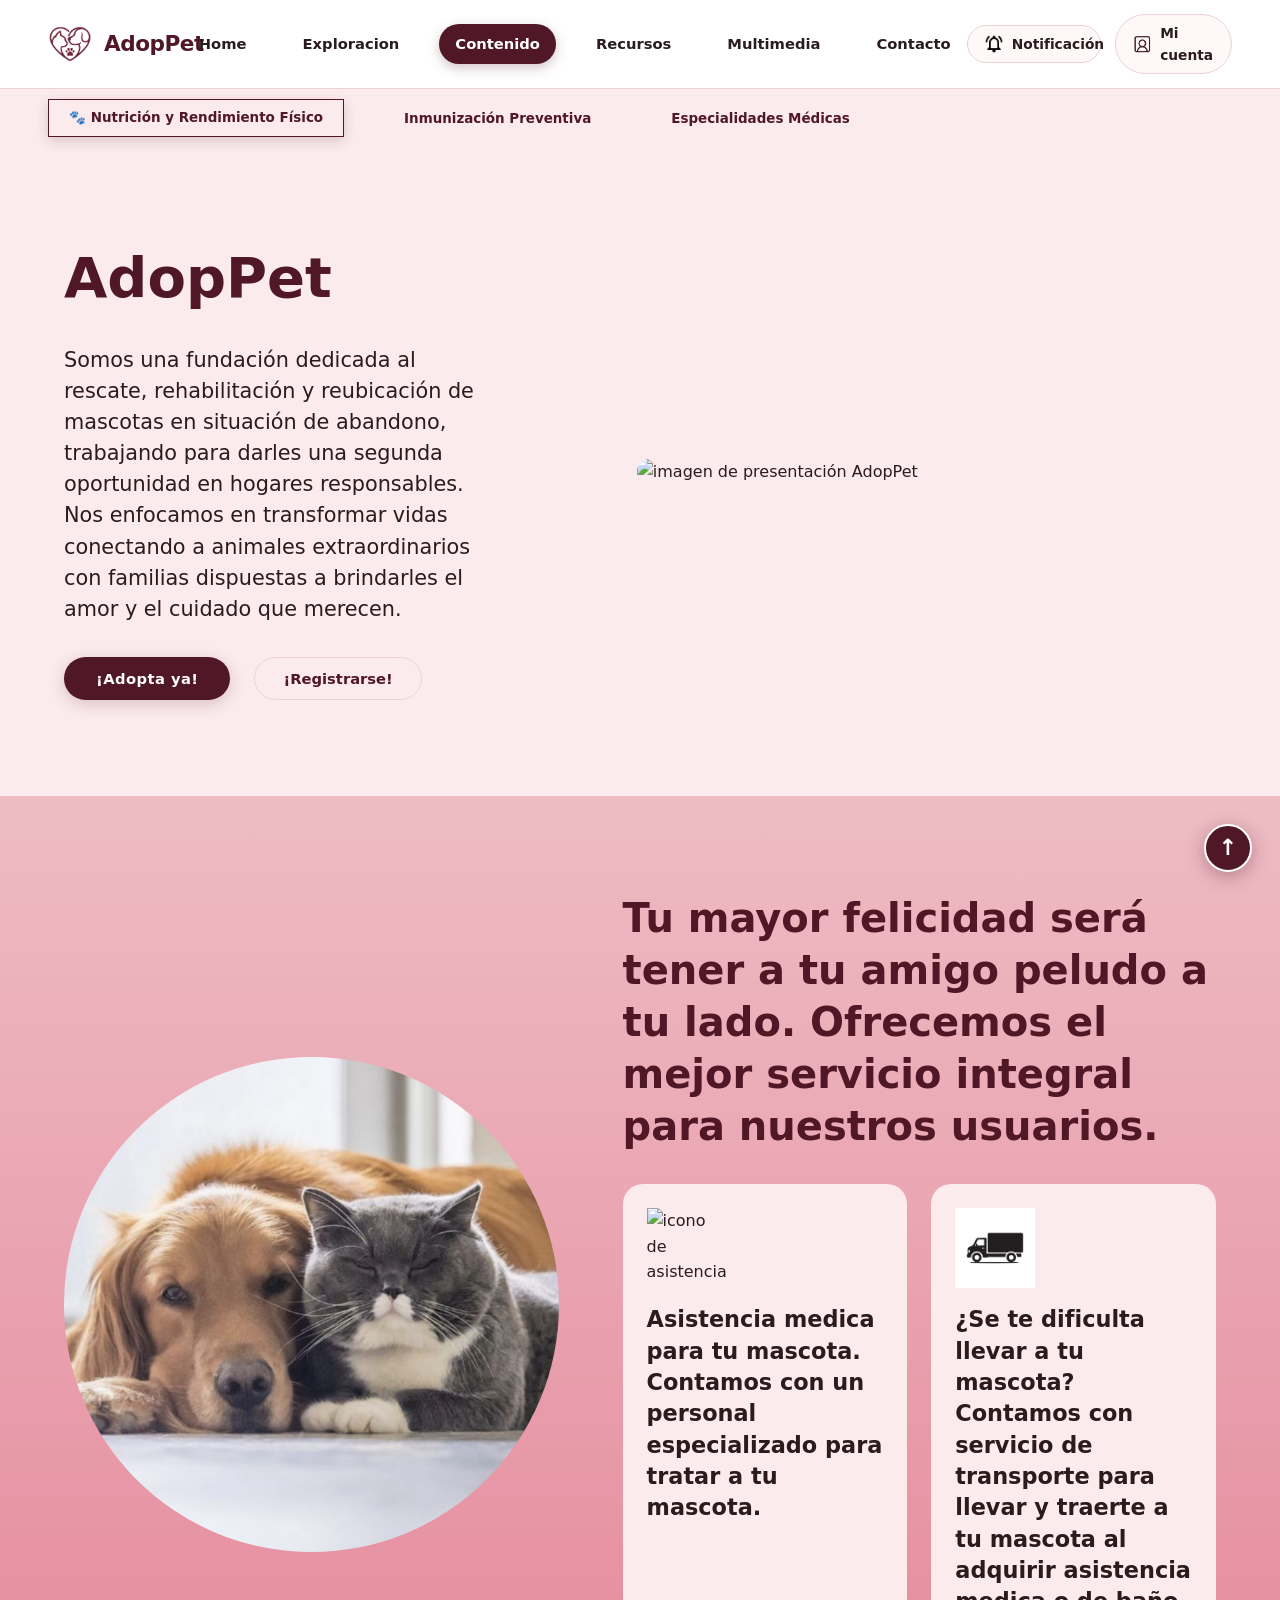
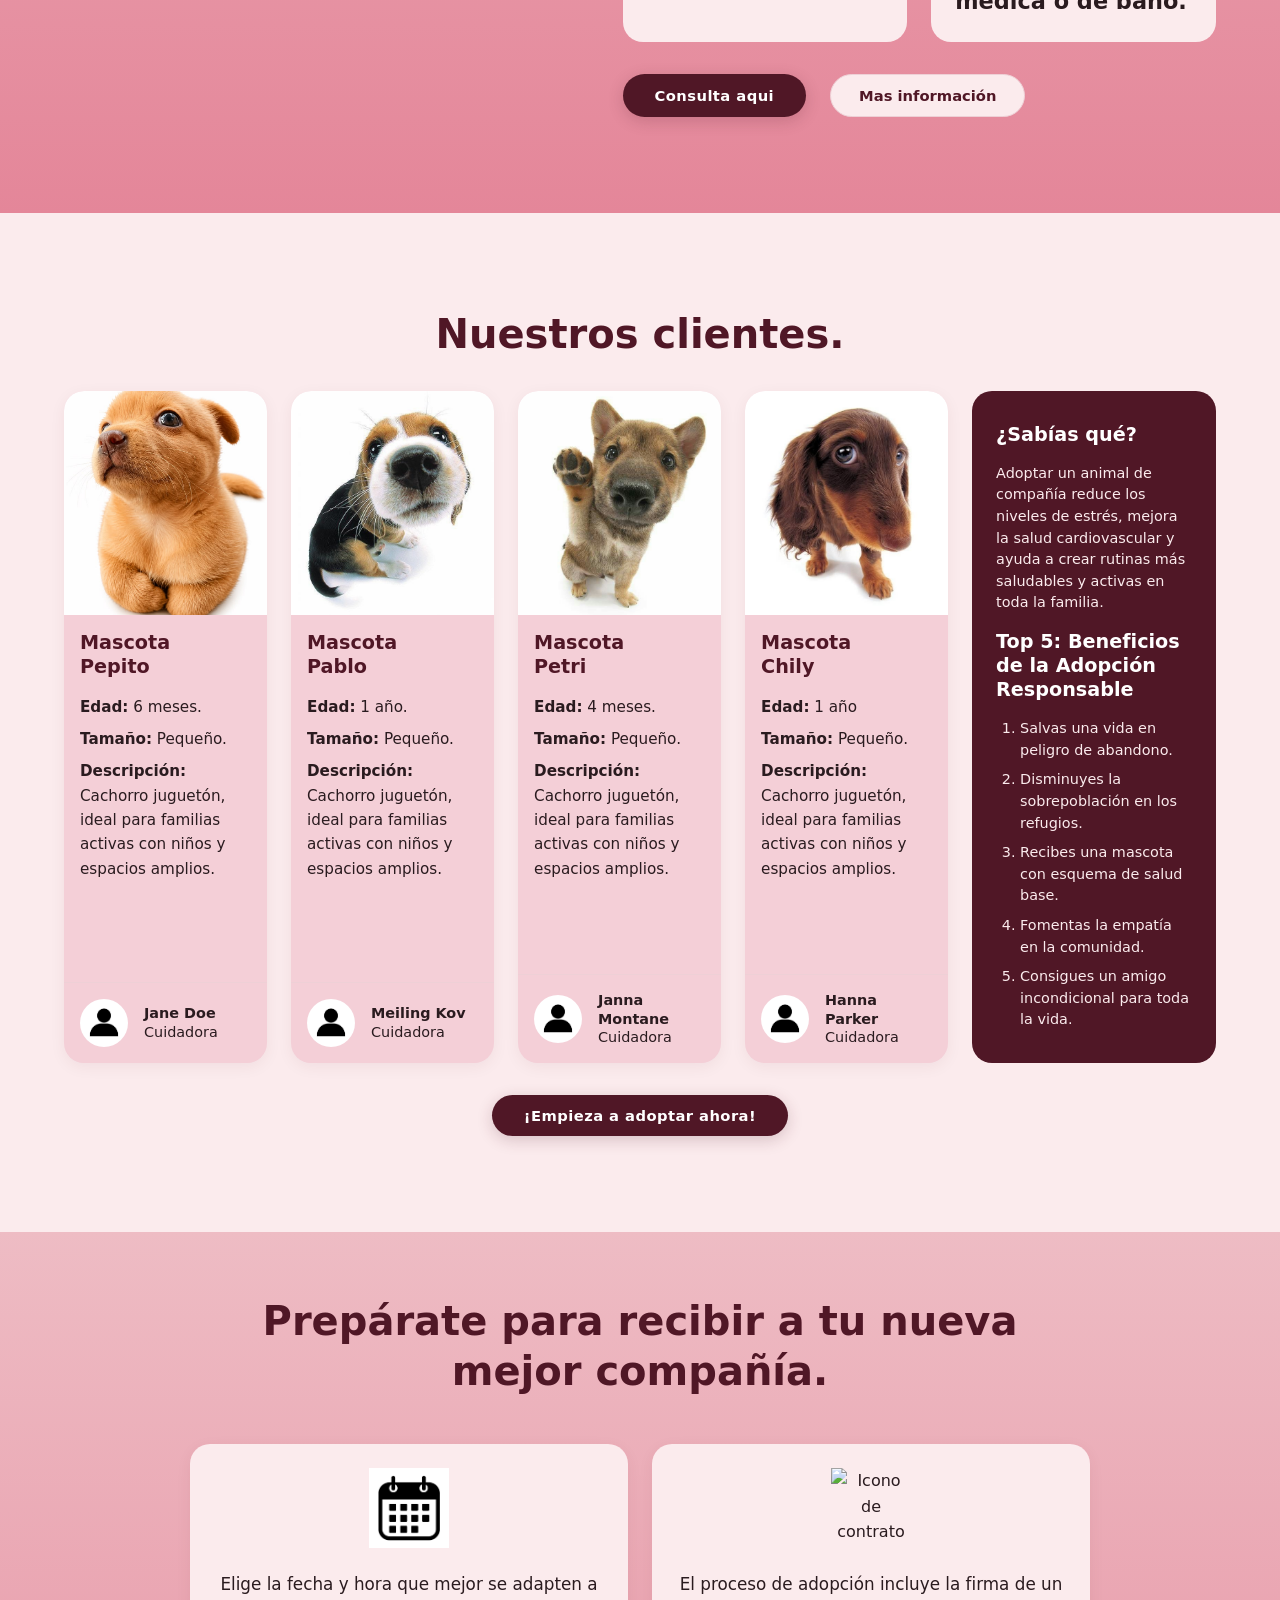
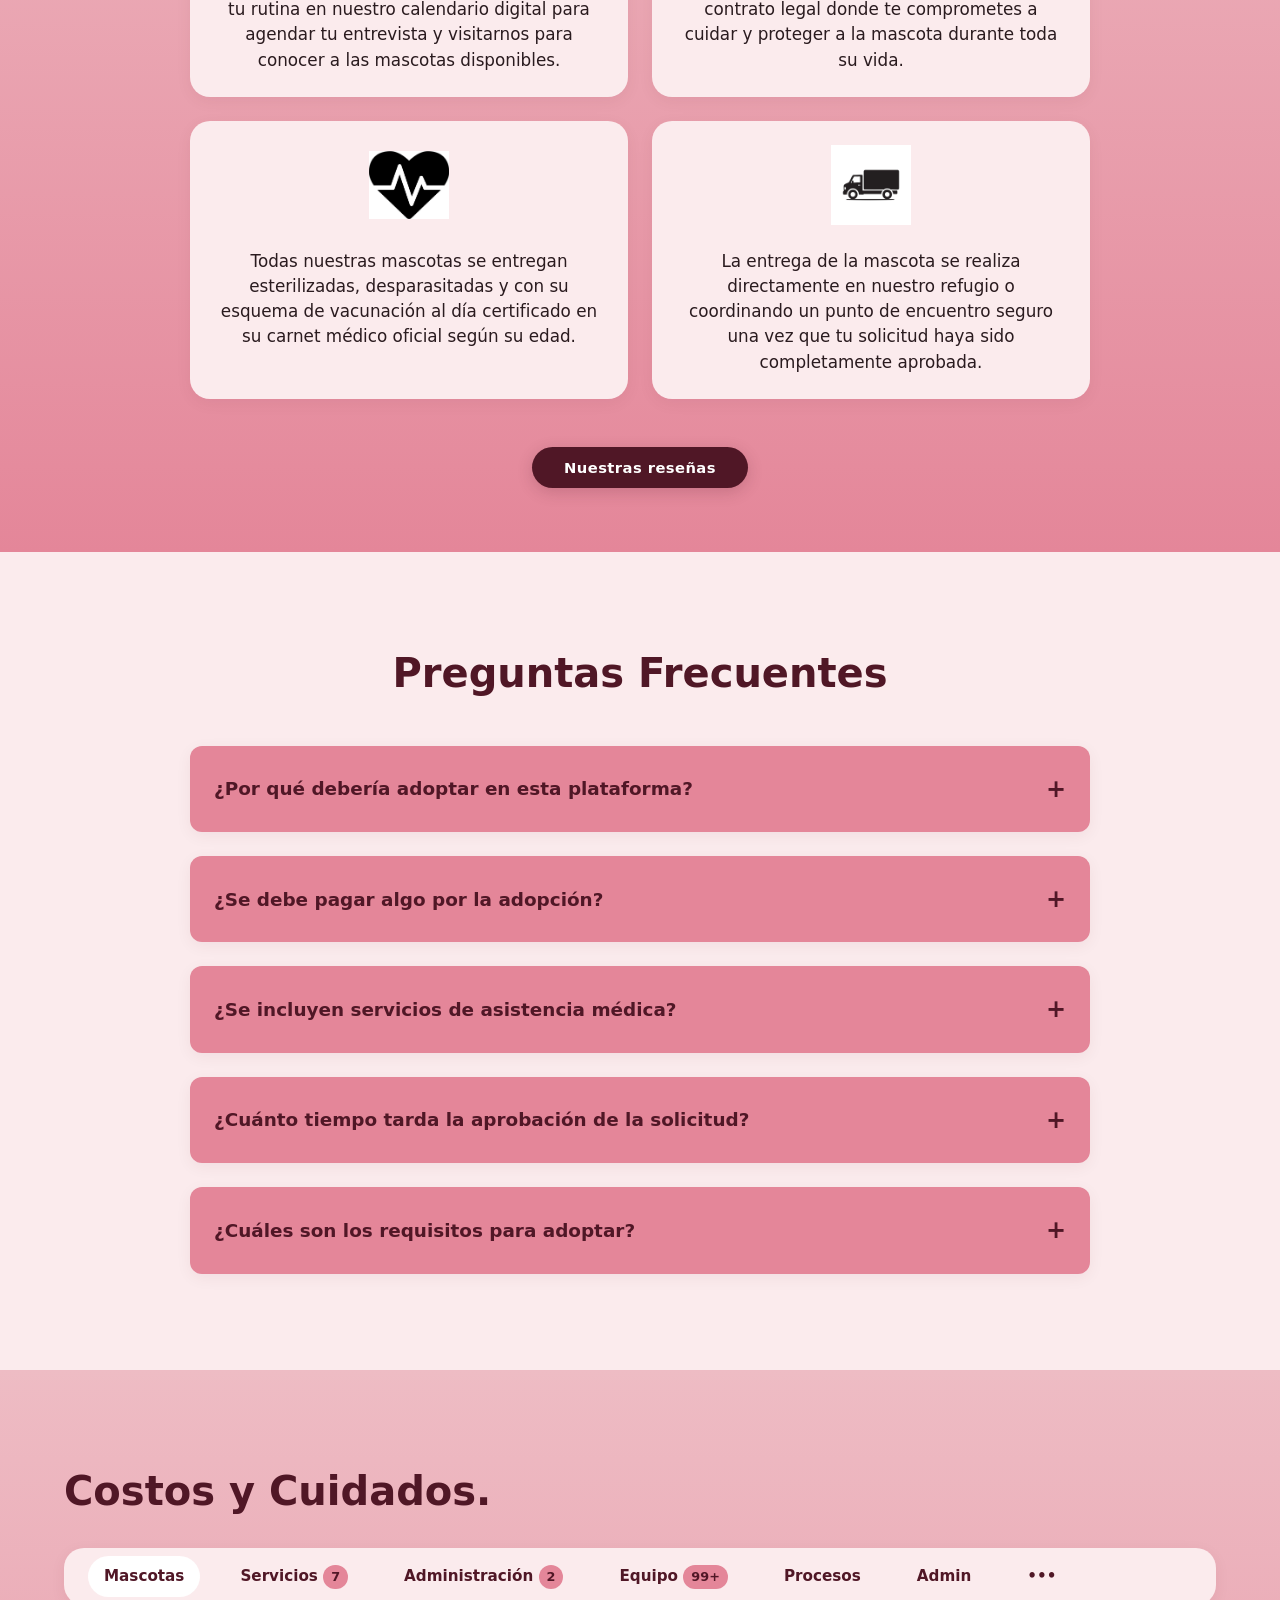
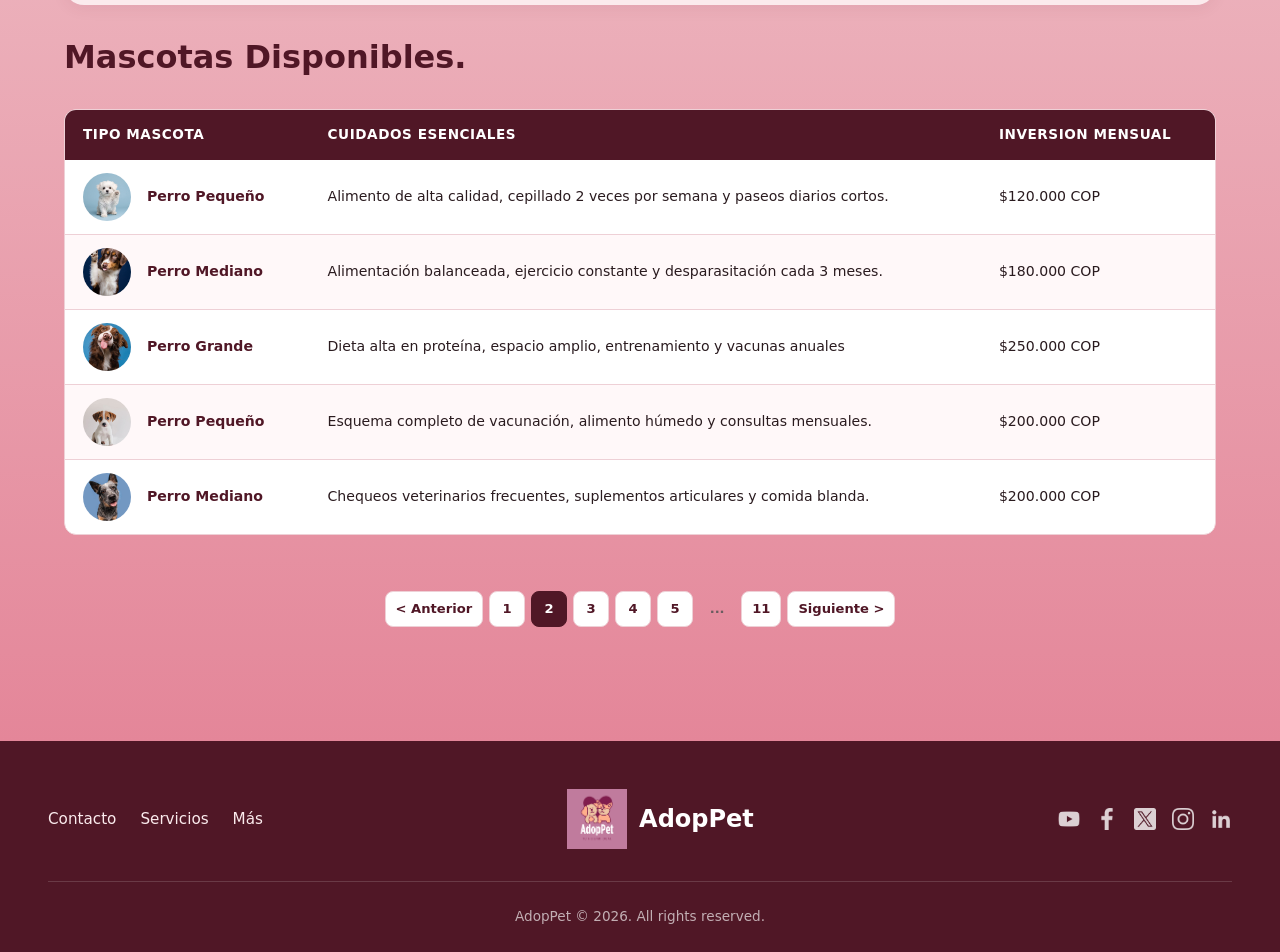
==== commit de7c5fdd: "Index y exploracion" ====
--- a/index.html
+++ b/index.html
@@ -4,16 +4,16 @@
 <head>
     <meta charset="UTF-8">
     <meta name="viewport" content="width=device-width, initial-scale=1.0">
-    <title>AdopPet - Inicio</title>
     <link rel="stylesheet" href="css/estilos.css">
+    <link rel="stylesheet" href="css/stylesIndex.css">
+    <title>AdopPet Inicio</title>
 </head>
 
 <body>
-    <!-- ================= ENCABEZADO PRINCIPAL ================= -->
-    <header id="encabezado-principal-inicio" class="encabezado-principal-multimedia">
+    <header id="encabezado-principal-contenido" class="encabezado-principal-multimedia">
         <!-- Contenedor logo -->
         <div id="contenedor-logo" class="contenedor-logo">
-            <img src="image/AdopPet Logo.png" alt="Logotipo de AdopPet" class="logo-adopPet" id="logo-adopPet" width="48">
+            <img src="image/nuevoLogo.png" alt="Logotipo de AdopPet" class="logo-adopPet" id="logo-adopPet" width="48">
             <strong class="nombre-marca">AdopPet</strong>
         </div>
 
@@ -22,7 +22,7 @@
             <ul class="lista-nav">
                 <li class="item-nav"><a href="index.html">Home</a></li>
                 <li class="item-nav"><a href="exploracion.html">Exploracion</a></li>
-                <li class="item-nav"><a href="contenido.html">Contenido</a></li>
+                <li class="item-nav"><a href="contenido.html" class="activo" aria-current="page">Contenido</a></li>
                 <li class="item-nav"><a href="recursos.html">Recursos</a></li>
                 <li class="item-nav"><a href="multimedia.html">Multimedia</a></li>
                 <li class="item-nav"><a href="contacto.html">Contacto</a></li>
@@ -32,7 +32,8 @@
         <!-- Contenedor Notificaciones y cuenta -->
         <div id="acciones-usuario" class="acciones-usuario">
             <a href="notificaciones.html" id="btn-notificaciones">
-                <img src="image/icono notificacion.png" alt="Icono de notificaciones" id="icono-notificacion" width="24">
+                <img src="image/icono notificacion.png" alt="Icono de notificaciones" id="icono-notificacion"
+                    width="24">
                 Notificación
             </a>
             <a href="cuenta.html" id="btn-cuenta">
@@ -42,21 +43,14 @@
         </div>
     </header>
 
-    <!-- ================= CONTENIDO PRINCIPAL ================= -->
     <main>
-        <!-- Navegación secundaria entre secciones de la página -->
-        <nav class="segundoNav" aria-label="Navegación interna de inicio">
+        <nav class="navegacion-secundaria" aria-label="Navegación de secciones de contenido">
             <ul>
-                <li><a href="#quienesSomos">¿Quiénes somos?</a></li>
-                <li><a href="#servicios">Servicios</a></li>
-                <li><a href="#clientes">Nuestros Clientes</a></li>
-                <li><a href="#caracteristicas">Características</a></li>
-                <li><a href="#preguntas">Preguntas</a></li>
-                <li><a href="#costos">Costos</a></li>
+                <li><a href="#nutricion" class="activo">&#128062; Nutrición y Rendimiento Físico</a></li>
+                <li><a href="#inmunizacion">Inmunización Preventiva</a></li>
+                <li><a href="#especialidades">Especialidades Médicas</a></li>
             </ul>
         </nav>
-
-        <!-- ===== SECCIÓN 1: ¿QUIÉNES SOMOS? ===== -->
         <section id="quienesSomos" class="Somos">
             <div class="Somos-Cont">
                 <h1>AdopPet</h1>
@@ -68,204 +62,204 @@
                     el amor y el cuidado que merecen.
                 </p>
                 <div class="Somos-boton">
-                    <button type="button">¡Adopta ya!</button>
-                    <button type="button">¡Registrarse!</button>
+                    <button class="boton-primario">¡Adopta ya!</button>
+                    <button class="boton-secundario">¡Registrarse!</button>
                 </div>
             </div>
             <div class="Somos-img">
-                <img src="image/adopPet_icon.jpg" alt="Presentación oficial de AdopPet">
-            </div>
-        </section>
-
-        <!-- ===== SECCIÓN 2: SERVICIOS ===== -->
+                <img src="image/cutekat.jpg" alt="imagen de presentación AdopPet">
+            </div>
+        </section>
+
         <section id="servicios" class="Servi">
             <div class="servicios-img">
-                <img src="image/servicios.jpg" alt="Servicios integrales veterinarios">
+                <img src="image/programa.jpg" alt="Servicios">
             </div>
             <div class="servi-cont">
-                <h2>Tu mayor felicidad será tener a tu amigo peludo a tu lado. Ofrecemos el mejor servicio integral para nuestros usuarios.</h2>
+                <h2>Tu mayor felicidad será tener a tu amigo peludo a tu lado. Ofrecemos
+                    el mejor servicio integral para nuestros usuarios.</h2>
                 <div class="Servi-detalles">
                     <div class="cont-1">
-                        <img src="image/asistencia.jpg" alt="Icono de asistencia médica" width="60" height="60">
-                        <p><strong>Asistencia médica para tu mascota.</strong> Contamos con un personal especializado para tratar a tu mascota.</p>
+                        <img src="image/icono-servi.jpg" alt="icono de asistencia medica" width="60" height="60">
+                        <p><strong>Asistencia medica para tu mascota. Contamos con un
+                                personal especializado para tratar a tu mascota.</strong></p>
                     </div>
                     <div class="cont-2">
                         <img src="image/transporte.jpg" alt="Icono de Transporte" width="60" height="60">
-                        <p><strong>¿Se te dificulta llevar a tu mascota?</strong> Contamos con servicio de transporte especializado.</p>
+                        <p> <strong>¿Se te dificulta llevar a tu mascota? Contamos con servicio de transporte para
+                                llevar y traerte a tu mascota al adquirir asistencia medica o de baño.</strong></p>
                     </div>
                 </div>
                 <div class="Servi-boton">
-                    <button type="button">Consulta aquí</button>
-                    <button type="button">Más información</button>
-                </div>
-            </div>
-        </section>
-
-        <!-- ===== SECCIÓN 3: NUESTROS CLIENTES ===== -->
-        <section id="clientes">
-            <h2>Nuestros clientes</h2>
+                    <button class="boton-primario">Consulta aqui</button>
+                    <button class="boton-secundario">Mas información</button>
+                </div>
+            </div>
+        </section>
+        <section id="clientes" class="clientes">
+            <h2>Nuestros clientes.</h2>
             <div class="clientes-cont">
-                <!-- Mascota 1 -->
                 <article class="tarjeta-mascota">
                     <div class="mascota-img">
                         <img src="image/perri1.jpg" alt="Foto de Pepito" width="60" height="60">
                     </div>
                     <div class="mascota-info">
-                        <h3>Mascota: <strong>Pepito</strong></h3>
+                        <h3>Mascota <br> <strong>Pepito</strong></h3>
                         <ul>
                             <li><strong>Edad:</strong> 6 meses.</li>
                             <li><strong>Tamaño:</strong> Pequeño.</li>
-                            <li><strong>Descripción:</strong> Cachorro juguetón, ideal para familias activas con niños y espacios amplios.</li>
+                            <li><strong>Descripción:</strong> Cachorro juguetón, ideal para familias activas con niños y
+                                espacios amplios.</li>
                         </ul>
                     </div>
                     <div class="mascota-cuidador">
                         <img src="image/persona.jpg" alt="Foto de Jane Doe" width="60" height="60">
-                        <p><strong>Jane Doe</strong><br>Cuidadora</p>
+                        <p><strong>Jane Doe</strong> <br> Cuidadora</p>
                     </div>
                 </article>
 
-                <!-- Mascota 2 -->
                 <article class="tarjeta-mascota">
                     <div class="mascota-img">
-                        <img src="image/perri2.jpg" alt="Foto de Pablo" width="60" height="60">
+                        <img src="image/perri2.jpg" alt="Foto de Pepito 2" width="60" height="60">
                     </div>
                     <div class="mascota-info">
-                        <h3>Mascota: <strong>Pablo</strong></h3>
+                        <h3>Mascota <br> <strong>Pablo</strong></h3>
                         <ul>
                             <li><strong>Edad:</strong> 1 año.</li>
                             <li><strong>Tamaño:</strong> Pequeño.</li>
-                            <li><strong>Descripción:</strong> Cachorro juguetón, ideal para familias activas con niños y espacios amplios.</li>
+                            <li><strong>Descripción:</strong> Cachorro juguetón, ideal para familias activas con niños y
+                                espacios amplios.</li>
                         </ul>
                     </div>
                     <div class="mascota-cuidador">
-                        <img src="image/persona.jpg" alt="Foto de Meiling Kov" width="60" height="60">
-                        <p><strong>Meiling Kov</strong><br>Cuidadora</p>
+                        <img src="image/persona.jpg" alt="Foto de Jane Doe" width="60" height="60">
+                        <p><strong>Meiling Kov</strong> <br> Cuidadora</p>
                     </div>
                 </article>
 
-                <!-- Mascota 3 -->
+
                 <article class="tarjeta-mascota">
                     <div class="mascota-img">
-                        <img src="image/perri3.jpg" alt="Foto de Petri" width="60" height="60">
+                        <img src="image/perri3.jpg" alt="Foto de Pepito 3" width="60" height="60">
                     </div>
                     <div class="mascota-info">
-                        <h3>Mascota: <strong>Petri</strong></h3>
+                        <h3>Mascota <br> <strong>Petri</strong></h3>
                         <ul>
                             <li><strong>Edad:</strong> 4 meses.</li>
                             <li><strong>Tamaño:</strong> Pequeño.</li>
-                            <li><strong>Descripción:</strong> Cachorro juguetón, ideal para familias activas con niños y espacios amplios.</li>
+                            <li><strong>Descripción:</strong> Cachorro juguetón, ideal para familias activas con niños y
+                                espacios amplios.</li>
                         </ul>
                     </div>
                     <div class="mascota-cuidador">
-                        <img src="image/persona.jpg" alt="Foto de Janna Montane" width="60" height="60">
-                        <p><strong>Janna Montane</strong><br>Cuidadora</p>
+                        <img src="image/persona.jpg" alt="Foto de Jane Doe" width="60" height="60">
+                        <p><strong>Janna Montane</strong> <br> Cuidadora</p>
                     </div>
                 </article>
-
-                <!-- Mascota 4 -->
                 <article class="tarjeta-mascota">
                     <div class="mascota-img">
-                        <img src="image/perri4.jpg" alt="Foto de Chily" width="60" height="60">
+                        <img src="image/perri4.jpg" alt="Foto de Pepito 4" width="60" height="60">
                     </div>
                     <div class="mascota-info">
-                        <h3>Mascota: <strong>Chily</strong></h3>
+                        <h3>Mascota <br> <strong>Chily</strong></h3>
                         <ul>
-                            <li><strong>Edad:</strong> 1 año.</li>
+                            <li><strong>Edad:</strong> 1 año</li>
                             <li><strong>Tamaño:</strong> Pequeño.</li>
-                            <li><strong>Descripción:</strong> Cachorro juguetón, ideal para familias activas con niños y espacios amplios.</li>
+                            <li><strong>Descripción:</strong> Cachorro juguetón, ideal para familias activas con niños y
+                                espacios amplios.</li>
                         </ul>
                     </div>
                     <div class="mascota-cuidador">
-                        <img src="image/persona.jpg" alt="Foto de Hanna Parker" width="60" height="60">
-                        <p><strong>Hanna Parker</strong><br>Cuidadora</p>
-                    </div>
+                        <img src="image/persona.jpg" alt="Foto de Jane Doe" width="60" height="60">
+                        <p><strong>Hanna Parker</strong> <br> Cuidadora</p>
                 </article>
-            </div>
-
+                <aside class="datos-curiosos">
+                    <h3>¿Sabías qué?</h3>
+                    <p>Adoptar un animal de compañía reduce los niveles de estrés, mejora la salud cardiovascular y
+                        ayuda a
+                        crear rutinas más saludables y activas en toda la familia.</p>
+                    <h3>Top 5: Beneficios de la Adopción Responsable</h3>
+                    <ol>
+                        <li>Salvas una vida en peligro de abandono.</li>
+                        <li>Disminuyes la sobrepoblación en los refugios.</li>
+                        <li>Recibes una mascota con esquema de salud base.</li>
+                        <li>Fomentas la empatía en la comunidad.</li>
+                        <li>Consigues un amigo incondicional para toda la vida.</li>
+                    </ol>
+                </aside>
+            </div>
             <div class="clientes-boton">
-                <button type="button">¡Empieza a adoptar ahora!</button>
-            </div>
-        </section>
-
-        <!-- Barra lateral informativa -->
-        <aside class="datos-curiosos" aria-label="Información complementaria de adopción">
-            <h3>¿Sabías qué?</h3>
-            <p>Adoptar un animal de compañía reduce los niveles de estrés, mejora la salud cardiovascular y ayuda a crear rutinas más saludables y activas en toda la familia.</p>
-
-            <h3>Top 5: Beneficios de la Adopción Responsable</h3>
-            <ol>
-                <li>Salvas una vida en peligro de abandono.</li>
-                <li>Disminuyes la sobrepoblación en los refugios.</li>
-                <li>Recibes una mascota con esquema de salud base.</li>
-                <li>Fomentas la empatía en la comunidad.</li>
-                <li>Consigues un amigo incondicional para toda la vida.</li>
-            </ol>
-        </aside>
-
-        <!-- ===== SECCIÓN 4: CARACTERÍSTICAS ===== -->
+                <button class="boton-primario">¡Empieza a adoptar ahora!</button>
+            </div>
+        </section>
+
         <section id="caracteristicas" class="Caracter">
             <h2>Prepárate para recibir a tu nueva mejor compañía.</h2>
             <div class="caracter-prinl">
                 <div class="bloq-1">
                     <img src="image/calendario.jpg" alt="Icono de calendario" width="100" height="100">
-                    <p>Elige la fecha y hora que mejor se adapten a tu rutina en nuestro calendario digital para agendar tu entrevista y visitarnos para conocer a las mascotas disponibles.</p>
+                    <p>Elige la fecha y hora que mejor se adapten a tu rutina en nuestro
+                        calendario digital para agendar tu entrevista y visitarnos
+                        para conocer a las mascotas disponibles.</p>
                 </div>
 
                 <div class="caracter-2">
-                    <img src="image/contrato.jpg" alt="Icono de contrato" width="100" height="100">
-                    <p>El proceso de adopción incluye la firma de un contrato legal donde te comprometes a cuidar y proteger a la mascota durante toda su vida.</p>
-                </div>
-
+                    <img src="image/contrato.png" alt="Icono de contrato" width="100" height="100">
+                    <p>El proceso de adopción incluye la firma de un contrato
+                        legal donde te comprometes a cuidar y proteger a la mascota
+                        durante toda su vida.</p>
+                </div>
                 <div class="caracter-3">
                     <img src="image/salud.jpg" alt="Icono de salud" width="100" height="100">
-                    <p>Todas nuestras mascotas se entregan esterilizadas, desparasitadas y con su esquema de vacunación al día certificado en su carnet médico oficial según su edad.</p>
-                </div>
-
+                    <p>Todas nuestras mascotas se entregan esterilizadas, desparasitadas y con su esquema
+                        de vacunación al día certificado en su carnet médico oficial según su edad.</p>
+                </div>
                 <div class="caracter-4">
                     <img src="image/transporte.jpg" alt="Icono de transporte" width="100" height="100">
-                    <p>La entrega de la mascota se realiza directamente en nuestro refugio o coordinando un punto de encuentro seguro una vez que tu solicitud haya sido completamente aprobada.</p>
+                    <p>La entrega de la mascota se realiza directamente en nuestro refugio o coordinando
+                        un punto de encuentro seguro una vez que tu solicitud haya sido completamente
+                        aprobada.</p>
                 </div>
             </div>
             <div class="caracter-boton">
-                <button type="button">Nuestras reseñas</button>
-            </div>
-        </section>
-
-        <!-- ===== SECCIÓN 5: PREGUNTAS FRECUENTES ===== -->
+                <button class="boton-primario">Nuestras reseñas</button>
+            </div>
+        </section>
+
         <section id="preguntas" class="preguntas">
             <h2>Preguntas Frecuentes</h2>
             <div class="lista-pe">
                 <details>
                     <summary>¿Por qué debería adoptar en esta plataforma?</summary>
-                    <p>Garantizamos el estado de salud, vacunación y acompañamiento continuo para tu nueva mascota.</p>
-                </details>
-
+                    <p>Garantizamos el estado de salud, vacunación y
+                        acompañamiento continuo para tu nueva mascota.</p> <!-- agregar info -->
+                </details>
                 <details>
                     <summary>¿Se debe pagar algo por la adopción?</summary>
-                    <p>El proceso de adopción es totalmente gratuito. Solo se solicita un aporte voluntario opcional para apoyar el carnet médico y las vacunas del peludito.</p>
-                </details>
-
+                    <p>El proceso de adopción es totalmente gratuito. Solo se solicita un aporte voluntario opcional
+                        para apoyar el carnet médico y las vacunas del peludito.</p> <!-- agregar info -->
+                </details>
                 <details>
                     <summary>¿Se incluyen servicios de asistencia médica?</summary>
-                    <p>Sí, entregamos a las mascotas desparasitadas, esterilizadas y con su primera consulta de control veterinario incluida sin costo adicional.</p>
-                </details>
-
+                    <p>Sí, entregamos a las mascotas desparasitadas, esterilizadas y con su primera consulta
+                        de control veterinario incluida sin costo adicional.</p> <!-- agregar info -->
+                </details>
                 <details>
                     <summary>¿Cuánto tiempo tarda la aprobación de la solicitud?</summary>
-                    <p>Nuestro equipo evalúa el formulario y agenda la entrevista en un plazo de 24 a 48 horas hábiles después de realizar la solicitud.</p>
-                </details>
-
+                    <p>Nuestro equipo evalúa el formulario y agenda la entrevista en un plazo de
+                        24 a 48 horas hábiles después de realizar la solicitud.</p> <!-- agregar info -->
+                </details>
                 <details>
                     <summary>¿Cuáles son los requisitos para adoptar?</summary>
-                    <p>Ser mayor de edad, presentar una copia de tu documento de identidad, comprobante de domicilio y disponer de un espacio adecuado para el bienestar del animal.</p>
-                </details>
-            </div>
-        </section>
-
-        <!-- ===== SECCIÓN 6: COSTOS Y CUIDADOS ===== -->
+                    <p>Ser mayor de edad, presentar una copia de tu documento de identidad, comprobante de domicilio y
+                        disponer de un espacio adecuado para el bienestar del animal.</p> <!-- agregar info -->
+                </details>
+            </div>
+        </section>
         <section id="costos">
-            <h2>Costos y Cuidados</h2>
-            <nav class="costycuidados-nav" aria-label="Categorías de costos y cuidados">
+
+            <h2>Costos y Cuidados. </h2>
+            <nav class="costycuidados-nav">
                 <ul>
                     <li><a href="#mascotas" class="nav-act">Mascotas</a></li>
                     <li><a href="#servicios">Servicios <span>7</span></a></li>
@@ -276,92 +270,105 @@
                     <li><a href="#mas">•••</a></li>
                 </ul>
             </nav>
-
-            <h3>Mascotas Disponibles</h3>
-            <table class="tbla-mascot">
-                <thead>
-                    <tr>
-                        <th>Tipo Mascota</th>
-                        <th>Cuidados Esenciales</th>
-                        <th>Inversión Mensual</th>
-                    </tr>
-                </thead>
-                <tbody>
-                    <tr>
-                        <td><img src="image/perro3.jpg" alt="Icono perro pequeño" width="40" height="40"> Perro Pequeño</td>
-                        <td>Alimento de alta calidad, cepillado 2 veces por semana y paseos diarios cortos.</td>
-                        <td>$120.000 COP</td>
-                    </tr>
-                    <tr>
-                        <td><img src="image/perritop.jpg" alt="Icono perro mediano" width="40" height="40"> Perro Mediano</td>
-                        <td>Alimentación balanceada, ejercicio constante y desparasitación cada 3 meses.</td>
-                        <td>$180.000 COP</td>
-                    </tr>
-                    <tr>
-                        <td><img src="image/perro.jpg" alt="Icono perro grande" width="40" height="40"> Perro Grande</td>
-                        <td>Dieta alta en proteína, espacio amplio, entrenamiento y vacunas anuales.</td>
-                        <td>$250.000 COP</td>
-                    </tr>
-                    <tr>
-                        <td><img src="image/perro4.jpg" alt="Icono perro pequeño" width="40" height="40"> Perro Pequeño</td>
-                        <td>Esquema completo de vacunación, alimento húmedo y consultas mensuales.</td>
-                        <td>$200.000 COP</td>
-                    </tr>
-                    <tr>
-                        <td><img src="image/perro5.jpg" alt="Icono perro mediano" width="40" height="40"> Perro Mediano</td>
-                        <td>Chequeos veterinarios frecuentes, suplementos articulares y comida blanda.</td>
-                        <td>$200.000 COP</td>
-                    </tr>
-                </tbody>
-            </table>
-
-            <nav class="num-pag" aria-label="Paginación de costos y cuidados">
+            <h3>Mascotas Disponibles.</h3>
+            <div class="contenedor-tabla">
+                <table class="tabla-datos tbla-mascot">
+                    <thead>
+                        <tr>
+                            <th>Tipo Mascota</th>
+                            <th>Cuidados Esenciales</th>
+                            <th>Inversion Mensual</th>
+                        </tr>
+                    </thead>
+                    <tbody>
+                        <tr>
+                            <td><img src="image/perro3.jpg" alt="Icono de la mascota" width="40" height="40">Perro
+                                Pequeño
+                            </td>
+                            <td>Alimento de alta calidad, cepillado 2 veces por
+                                semana y paseos diarios cortos.</td>
+                            <td>$120.000 COP</td>
+                        </tr>
+                        <tr>
+                            <td><img src="image/perritop.jpg" alt="Icono de la mascota" width="40" height="40">Perro
+                                Mediano</td>
+                            <td>Alimentación balanceada, ejercicio constante y desparasitación cada 3 meses.</td>
+                            <td>$180.000 COP</td>
+                        </tr>
+                        <tr>
+                            <td><img src="image/perro.jpg" alt="Icono de la mascota" width="40" height="40">Perro Grande
+                            </td>
+                            <td>Dieta alta en proteína, espacio amplio, entrenamiento y vacunas anuales</td>
+                            <td>$250.000 COP</td>
+                        </tr>
+                        <tr>
+                            <td><img src="image/perro4.jpg" alt="Icono de la mascota" width="40" height="40">Perro
+                                Pequeño
+                            </td>
+                            <td>Esquema completo de vacunación, alimento húmedo y consultas mensuales.</td>
+                            <td>$200.000 COP</td>
+                        </tr>
+                        <tr>
+                            <td><img src="image/perro5.jpg" alt="Icono de la mascota" width="40" height="40">Perro
+                                Mediano
+                            </td>
+                            <td>Chequeos veterinarios frecuentes, suplementos articulares y comida blanda.</td>
+                            <td>$200.000 COP</td>
+                        </tr>
+                    </tbody>
+                </table>
+            </div>
+            <div class="num-pag paginacion-tabla">
                 <a href="#anterior" class="anter-boton">&lt; Anterior</a>
                 <a href="#p1">1</a>
-                <a href="#p2" class="pag-actual" aria-current="page">2</a>
-                <a href="#p3">3</a>
-                <a href="#p4">4</a>
-                <a href="#p5">5</a>
+                <a href="#p2" class="pag-actual activo">2</a>
+                <a href="#p1">3</a>
+                <a href="#p1">4</a>
+                <a href="#p1">5</a>
                 <span>...</span>
-                <a href="#p11">11</a>
-                <a href="#siguiente" class="siguient-boton">Siguiente &gt;</a>
-            </nav>
+                <a href="#p1">11</a>
+                <a href="#siguient" class="siguient-boton">Siguiente &gt;</a>
+            </div>
         </section>
     </main>
-
-    <!-- ================= PIE DE PÁGINA ================= -->
     <footer class="pie-de-pagina">
         <div class="contenedor-pie">
-            <nav class="enlaces-pie" aria-label="Enlaces del pie de página">
+            <nav class="enlaces-pie">
                 <ul>
-                    <li><a href="contacto.html">Contacto</a></li>
-                    <li><a href="servicios.html">Servicios</a></li>
-                    <li><a href="#">Más</a></li>
+                    <li><a href="#contacto">Contacto</a></li>
+                    <li><a href="#servicios">Servicios</a></li>
+                    <li><a href="#mas">Más</a></li>
                 </ul>
             </nav>
 
             <div class="logo-pie">
-                <img src="image/AdopPet Logo.png" alt="Logotipo AdopPet" width="60">
+                <img src="image/AdopPet Logo.png" alt="Logo" width="60px">
                 <a href="index.html">AdopPet</a>
             </div>
 
-            <nav class="redes-sociales" aria-label="Redes sociales">
+            <div class="redes-sociales">
                 <ul>
-                    <li><a href="https://youtube.com" target="_blank" aria-label="YouTube"><img src="image/youtube logo.png" alt="YouTube" width="24"></a></li>
-                    <li><a href="https://facebook.com" target="_blank" aria-label="Facebook"><img src="image/icono facebook.png" alt="Facebook" width="24"></a></li>
-                    <li><a href="https://twitter.com" target="_blank" aria-label="Twitter"><img src="image/logo x.png" alt="Twitter" width="24"></a></li>
-                    <li><a href="https://instagram.com" target="_blank" aria-label="Instagram"><img src="image/logo instagram.png" alt="Instagram" width="24"></a></li>
-                    <li><a href="https://linkedin.com" target="_blank" aria-label="LinkedIn"><img src="image/linkedin.png" alt="LinkedIn" width="24"></a></li>
+                    <li><a href="https://youtube.com" target="_blank" aria-label="Youtube"><img
+                                src="image/youtube logo.png" alt="Youtube" width="24px"></a></li>
+                    <li><a href="https://facebook.com" target="_blank" aria-label="Facebook"><img
+                                src="image/icono facebook.png" alt="Facebook" width="24px"></a></li>
+                    <li><a href="https://twitter.com" target="_blank" aria-label="Twitter"><img src="image/logo x.png"
+                                alt="Twitter" width="24px"></a></li>
+                    <li><a href="https://instagram.com" target="_blank" aria-label="Instagram"><img
+                                src="image/logo instagram.png" alt="Instagram" width="24px"></a></li>
+                    <li><a href="https://linkedin.com" target="_blank" aria-label="Linkedin"><img
+                                src="image/linkedin.png" alt="Linkedin" width="24px"></a></li>
                 </ul>
-            </nav>
+            </div>
         </div>
 
         <div class="derechos-autor">
-            <p><small>&copy; 2026 AdopPet. Todos los derechos reservados.</small></p>
+            <p>AdopPet &copy; 2026. All rights reserved.</p>
         </div>
     </footer>
     <!-- Enlace fijo para volver arriba -->
-    <a href="#encabezado-principal-inicio" id="volver-arriba" class="btn-volver-arriba" aria-label="Volver arriba">&uarr;</a>
+    <a href="#encabezado-principal-contenido" id="volver-arriba" class="btn-volver-arriba"
+        aria-label="Volver arriba">&uarr;</a>
 </body>
 
 </html>
--- a/css/estilos.css
+++ b/css/estilos.css
@@ -1,33 +1,79 @@
 /* ==========================================================================
-   ADOPPET - HOJA DE ESTILOS PRINCIPAL
-   Laboratorio No. 2: Fundamentos Web - Identidad Visual y CSS
+   ADOPPET - HOJA DE ESTILOS GENERAL (estilos.css)
+   Laboratorio No. 2 - Fundamentos Web UNIAJC
+   Estructura general obligatoria:
+     1. Reset y estilos base
+     2. Tipografa
+     3. Estructura comn: header, nav y footer
+     4. Maquetacin comn
+     5. Componentes comunes: tarjetas, botones, tablas y formularios
+     6. Estados e interacciones globales
+     7. Animaciones globales
    ========================================================================== */
 
-@import url('https://fonts.googleapis.com/css2?family=Poppins:wght@300;400;500;600;700;800&display=swap');
-
 /* ===== 1. RESET Y ESTILOS BASE ===== */
+:root {
+    /* Paleta Institucional AdopPet */
+    --color-primario: #501726;
+    --color-primario-hover: #6e1e34;
+    --color-secundario: #fbebed;
+    --color-secundario-alt: #f4cfd7;
+    --color-acento: #b33951;
+    --color-texto: #2a1b1f;
+    --color-texto-muted: #6b5c60;
+    --color-borde: #eed0d6;
+    --color-borde-suave: #f7e6e9;
+    --color-blanco: #ffffff;
+    --color-fondo-suave: #fff8f9;
+
+    /* Tipografa */
+    --fuente-principal: system-ui, -apple-system, "Segoe UI", Roboto, "Helvetica Neue", Arial, sans-serif;
+
+    /* Radios y bordes */
+    --radio-suave: 12px;
+    --radio-tarjeta: 20px;
+    --radio-pill: 50px;
+
+    /* Sombras suaves */
+    --sombra-suave: 0 4px 16px rgba(80, 23, 38, 0.06);
+    --sombra-tarjeta: 0 8px 24px rgba(80, 23, 38, 0.08);
+    --sombra-hover: 0 14px 32px rgba(80, 23, 38, 0.16);
+
+    /* Transicin base */
+    --transicion-base: 0.3s ease;
+}
+
+/* Box-sizing global obligatorio (Requisito 5.2) */
 *,
 *::before,
 *::after {
     box-sizing: border-box;
+}
+
+/* Previene scrollbar horizontal sin romper position: sticky (Requisito 5.4) */
+html {
+    overflow-x: hidden;
+    scroll-behavior: smooth;
+}
+
+section[id],
+article[id] {
+    scroll-margin-top: 135px;
+    /* Altura suficiente para cubrir Header + Nav secundaria */
+}
+
+body {
     margin: 0;
     padding: 0;
-}
-
-html {
-    scroll-behavior: smooth;
+    font-family: var(--fuente-principal);
     font-size: 16px;
-}
-
-body {
-    margin: 0;
-    font-family: 'Poppins', 'Segoe UI', system-ui, -apple-system, sans-serif;
     line-height: 1.6;
     color: var(--color-texto);
     background-color: var(--color-blanco);
-    overflow-x: hidden;
-}
-
+    -webkit-font-smoothing: antialiased;
+}
+
+/* Elementos multimedia sin desbordar (Requisito 5.5) */
 img,
 video,
 iframe {
@@ -37,121 +83,110 @@
 }
 
 a {
+    color: inherit;
     text-decoration: none;
-    color: inherit;
-    transition: color 0.3s ease, transform 0.3s ease;
+    transition: color 0.25s ease;
 }
 
 ul,
 ol {
     list-style: none;
-}
-
-button,
-input,
-textarea,
-select {
-    font-family: inherit;
-    font-size: inherit;
-}
-
-/* ===== 2. TIPOGRAFÍA ===== */
-:root {
-    /* Paleta cromática oficial AdopPet (según mockups) */
-    --color-primario: #501726;         /* Vino tinto profundo institucional */
-    --color-primario-hover: #6e1e34;   /* Vino tinto brillante hover */
-    --color-primario-suave: rgba(80, 23, 38, 0.08);
-    --color-secundario: #fbebed;       /* Rosa pastel suave para zonas destacadas */
-    --color-secundario-alt: #f4cfd7;   /* Rosa acento medio */
-    --color-acento: #b33951;           /* Rosa rojizo de énfasis */
-    --color-blanco: #ffffff;
-    --color-fondo-suave: #fff8f9;      /* Blanco rosáceo para fondos de tarjetas */
-    --color-texto: #2a1b1f;            /* Texto principal legible */
-    --color-texto-muted: #6b5c60;      /* Texto descriptivo secundario */
-    --color-borde: #eed0d6;            /* Borde rosado suave */
-    --color-borde-suave: #f6e2e5;
-
-    /* Sombras y elevaciones */
-    --sombra-suave: 0 4px 16px rgba(80, 23, 38, 0.06);
-    --sombra-tarjeta: 0 8px 24px rgba(80, 23, 38, 0.08);
-    --sombra-hover: 0 16px 36px rgba(80, 23, 38, 0.15);
-
-    /* Radios de borde */
-    --radio-suave: 14px;
-    --radio-tarjeta: 20px;
-    --radio-pill: 999px;
-}
-
+    padding: 0;
+    margin: 0;
+}
+
+figure {
+    margin: 0;
+}
+
+/* ===== 2. TIPOGRAFA ===== */
 h1,
-.titulo-principal {
-    font-size: 2.35rem;
-    font-weight: 700;
-    color: var(--color-primario);
+h2,
+h3,
+h4,
+h5,
+h6 {
+    margin: 0;
+    font-family: var(--fuente-principal);
+    color: var(--color-primario);
+    font-weight: 700;
     line-height: 1.25;
-    margin-bottom: 12px;
-}
-
+}
+
+h1 {
+    font-size: 2.2rem;
+    font-weight: 800;
+}
+
+h2 {
+    font-size: 1.75rem;
+    font-weight: 800;
+}
+
+h3 {
+    font-size: 1.35rem;
+    font-weight: 700;
+}
+
+h4 {
+    font-size: 1.1rem;
+    font-weight: 700;
+}
+
+p {
+    margin: 0 0 16px;
+    color: var(--color-texto);
+}
+
+small {
+    font-size: 0.85rem;
+    color: var(--color-texto-muted);
+}
+
+/* Control de desbordamiento en textos extensos (Requisito 5.5) */
+p,
+a,
+span,
+li,
+h1,
 h2,
-.titulo-secundario {
-    font-size: 1.8rem;
-    font-weight: 700;
-    color: var(--color-texto);
-    line-height: 1.3;
-    margin-bottom: 16px;
-}
-
-h3 {
-    font-size: 1.25rem;
-    font-weight: 600;
-    color: var(--color-texto);
-    line-height: 1.4;
-    margin-bottom: 8px;
-}
-
-p {
-    color: var(--color-texto-muted);
-    font-size: 0.95rem;
-    line-height: 1.65;
-    margin-bottom: 16px;
+h3,
+h4 {
     overflow-wrap: break-word;
 }
 
-/* Pseudoelemento ::first-letter para lead paragraphs (Requisito 5.7) */
-.descripcion-hero::first-letter,
-.texto-descriptivo::first-letter,
-.cuerpo-texto > p:first-of-type::first-letter {
+/* Primera letra decorativa para bloques de texto (Requisito 5.7) */
+.texto-destacado::first-letter,
+article p:first-of-type::first-letter {
     font-size: 1.35em;
     font-weight: 700;
     color: var(--color-primario);
 }
 
-/* Subtítulos pequeños estilo badge */
-.subtitulo-badge {
-    text-transform: uppercase;
-    font-size: 0.8rem;
-    letter-spacing: 2px;
-    font-weight: 700;
-    color: var(--color-acento);
-    margin-bottom: 8px;
-    display: inline-block;
-}
-
-/* ===== 3. ESTRUCTURA COMÚN: HEADER, NAV Y FOOTER ===== */
-/* Encabezado fijo superior sticky con z-index */
-header.encabezado-principal-multimedia {
+/* ===== 3. ESTRUCTURA COMN: HEADER, NAV Y FOOTER ===== */
+
+/* Encabezado fijo superior sticky con z-index (Requisito 5.4) */
+header.encabezado-principal-multimedia,
+header.encabezado-principal,
+header#encabezado-principal-contenido,
+header#encabezado-principal-recursos,
+header#encabezado-principal-multimedia,
+header#encabezado-principal-contacto,
+header {
     position: sticky;
     top: 0;
     z-index: 100;
     background-color: rgba(255, 255, 255, 0.96);
     backdrop-filter: blur(8px);
+    border-bottom: 1.5px solid var(--color-borde);
     display: flex;
     justify-content: space-between;
     align-items: center;
-    padding: 16px 48px;
-    border-bottom: 1px solid var(--color-borde-suave);
-    box-shadow: 0 2px 12px rgba(80, 23, 38, 0.05);
-}
-
+    padding: 14px 48px;
+    transition: box-shadow 0.3s ease;
+}
+
+/* Contenedor de Logo */
 .contenedor-logo {
     display: flex;
     align-items: center;
@@ -159,200 +194,235 @@
 }
 
 .logo-adopPet {
+    width: 44px;
+    height: auto;
+    object-fit: contain;
     transition: transform 0.3s ease;
 }
 
-.logo-adopPet:hover {
-    transform: rotate(-8deg) scale(1.08);
+.contenedor-logo:hover .logo-adopPet {
+    transform: rotate(-6deg) scale(1.05);
 }
 
 .nombre-marca {
-    font-size: 1.45rem;
+    font-size: 1.35rem;
     font-weight: 800;
     color: var(--color-primario);
     letter-spacing: -0.5px;
 }
 
-/* Navegación Principal */
+/* Navegacin Principal en Fila con gap (Requisito 5.3) */
 .navegacion-principal .lista-nav {
     display: flex;
     align-items: center;
-    gap: 20px;
+    gap: 24px;
+    list-style: none;
+    margin: 0;
+    padding: 0;
 }
 
 .item-nav a {
     display: inline-block;
-    padding: 8px 14px;
-    font-size: 0.95rem;
-    font-weight: 500;
+    padding: 8px 16px;
+    font-size: 0.92rem;
+    font-weight: 600;
     color: var(--color-texto);
-    position: relative;
-    border-radius: 8px;
-    transition: color 0.3s ease, background-color 0.3s ease;
-}
-
-.item-nav a:hover {
-    color: var(--color-primario);
-    background-color: var(--color-primario-suave);
-}
-
-/* Subrayado animado con ::after (Requisito 5.7) */
-.item-nav a::after {
-    content: "";
-    position: absolute;
-    bottom: 2px;
-    left: 50%;
-    transform: translateX(-50%) scaleX(0);
-    width: 60%;
-    height: 2px;
+    border-radius: var(--radio-pill);
+    transition: color 0.25s ease, background-color 0.25s ease, transform 0.2s ease;
+}
+
+.item-nav a:hover,
+.item-nav a:focus-visible {
+    color: var(--color-primario);
+    background-color: var(--color-secundario);
+    transform: translateY(-1px);
+}
+
+/* Indicador visual de la pgina actual (Requisito 5.6) */
+.item-nav a.activo {
+    color: var(--color-blanco);
     background-color: var(--color-primario);
-    transition: transform 0.3s ease;
-}
-
-.item-nav a:hover::after,
-.item-nav a.activo::after {
-    transform: translateX(-50%) scaleX(1);
-}
-
-.item-nav a.activo {
-    font-weight: 700;
-    color: var(--color-primario);
-}
-
-/* Acciones de usuario a la derecha */
+    box-shadow: 0 4px 12px rgba(80, 23, 38, 0.25);
+}
+
+/* Acciones de Usuario (Notificacin y Perfil) */
 .acciones-usuario {
     display: flex;
     align-items: center;
-    gap: 12px;
+    gap: 14px;
 }
 
 .acciones-usuario a {
     display: inline-flex;
     align-items: center;
     gap: 8px;
-    padding: 8px 16px;
+    font-size: 0.86rem;
+    font-weight: 600;
+    color: var(--color-texto);
+    padding: 7px 16px;
     border-radius: var(--radio-pill);
-    font-size: 0.88rem;
-    font-weight: 500;
-    color: var(--color-texto);
     border: 1px solid var(--color-borde);
-    background-color: var(--color-blanco);
-    transition: all 0.3s ease;
-}
-
-.acciones-usuario a:hover {
+    background-color: var(--color-fondo-suave);
+    transition: all 0.25s ease;
+}
+
+.acciones-usuario a:hover,
+.acciones-usuario a:focus-visible {
+    color: var(--color-primario);
+    border-color: var(--color-acento);
     background-color: var(--color-secundario);
+    transform: translateY(-2px);
+    box-shadow: 0 4px 12px rgba(80, 23, 38, 0.1);
+}
+
+.acciones-usuario img {
+    width: 20px;
+    height: 20px;
+    object-fit: contain;
+}
+
+/* Navegacin Secundaria Generalizada (Exploracin, Contenido, Recursos, Multimedia) */
+.navegacion-secundaria {
+    position: sticky;
+    top: 65px;
+    z-index: 90;
+    background: var(--color-secundario);
+    /* Cambiado a color sólido */
+    /* border-bottom: 1.5px solid var(--color-borde); ELIMINAR ESTA LÍNEA */
+    padding: 10px 48px;
+    box-shadow: none;
+    /* Eliminar sombra para que se fusione con el hero */
+}
+
+.navegacion-secundaria ul {
+    list-style: none;
+    display: flex;
+    align-items: center;
+    gap: 40px;
+    padding: 0;
+    margin: 0;
+    flex-wrap: wrap;
+}
+
+.navegacion-secundaria li {
+    margin: 0;
+    padding: 0;
+}
+
+.navegacion-secundaria a {
+    background-color: linear-gradient(180deg, var(--color-secundario) 0%, var(--color-fondo-suave) 100%);
+    color: var(--color-primario);
     border-color: var(--color-primario);
-    color: var(--color-primario);
+    padding: 7px 20px;
+    font-size: 0.84rem;
+    font-weight: 700;
+    text-decoration: none;
+    transition: background-color 0.25s ease, color 0.25s ease, border-color 0.25s ease, transform 0.2s ease, box-shadow 0.2s ease;
+}
+
+.navegacion-secundaria a:hover,
+.navegacion-secundaria a:focus-visible {
+    color: var(--color-primario);
+    border: 1.5px solid var(--color-borde);
     transform: translateY(-2px);
-    box-shadow: var(--sombra-suave);
-}
-
-/* Migas de pan */
+}
+
+.navegacion-secundaria a.activo {
+    background-color: linear-gradient(180deg, var(--color-secundario) 0%, var(--color-fondo-suave) 100%);
+    color: var(--color-primario);
+    border-color: var(--color-primario);
+    box-shadow: 0 4px 12px rgba(80, 23, 38, 0.18);
+    display: inline-block;
+    padding: 7px 20px;
+    font-size: 0.84rem;
+    font-weight: 700;
+    text-decoration: none;
+    border: 1.5px solid var(--color-primario);
+    transition: background-color 0.25s ease, color 0.25s ease, border-color 0.25s ease, transform 0.2s ease, box-shadow 0.2s ease;
+}
+
+.navegacion-secundaria a:active {
+    transform: translateY(0);
+}
+
+/* Migas de Pan Comn */
 .migas-de-pan {
-    padding: 12px 32px;
-    font-size: 0.88rem;
+    padding: 12px 48px;
+    background-color: var(--color-fondo-suave);
+    border-bottom: 1px solid var(--color-borde);
+}
+
+.migas-de-pan ul {
+    list-style: none;
+    display: flex;
+    flex-wrap: wrap;
+    align-items: center;
+    gap: 8px;
+    padding: 0;
+    margin: 0;
+}
+
+.migas-de-pan li {
+    font-size: 0.82rem;
     color: var(--color-texto-muted);
-    background-color: var(--color-fondo-suave);
-    border-bottom: 1px solid var(--color-borde-suave);
-}
-
-.migas-de-pan ul {
-    display: flex;
-    gap: 10px;
+}
+
+.migas-de-pan li a {
+    color: var(--color-acento);
+    text-decoration: none;
+    transition: color 0.25s ease;
+}
+
+.migas-de-pan li a:hover,
+.migas-de-pan li a:focus-visible {
+    color: var(--color-primario);
+    text-decoration: underline;
+}
+
+.migas-de-pan li+li::before {
+    content: "/";
+    margin-right: 8px;
+    color: var(--color-borde);
+}
+
+.migas-de-pan li[aria-current="page"] {
+    color: var(--color-primario);
+    font-weight: 700;
+}
+
+/* Pie de Pgina Compartido (Footer) */
+footer.pie-de-pagina {
+    background-color: var(--color-primario);
+    color: var(--color-blanco);
+    padding: 48px 48px 24px;
+    margin-top: auto;
+}
+
+.contenedor-pie {
     max-width: 1280px;
     margin: 0 auto;
-}
-
-.migas-de-pan li + li::before {
-    content: "/";
-    margin-right: 10px;
-    color: var(--color-acento);
-}
-
-.migas-de-pan a:hover {
-    color: var(--color-primario);
-    text-decoration: underline;
-}
-
-/* Barra de navegación secundaria estilo píldora (Mockup Signature) */
-.navegacion-secundaria,
-.nav-secundaria {
-    display: flex;
-    justify-content: center;
-    padding: 18px 24px 28px;
-}
-
-.lista-nav-secundaria,
-.navegacion-secundaria ul {
-    display: flex;
-    flex-wrap: wrap;
-    justify-content: center;
-    align-items: center;
-    gap: 12px;
-    background-color: var(--color-secundario);
-    padding: 8px 20px;
-    border-radius: var(--radio-pill);
-    box-shadow: var(--sombra-suave);
-    border: 1px solid var(--color-borde);
-}
-
-.lista-nav-secundaria a,
-.navegacion-secundaria a {
-    display: inline-block;
-    padding: 8px 22px;
-    font-size: 0.9rem;
-    font-weight: 600;
-    color: var(--color-primario);
-    border-radius: var(--radio-pill);
-    transition: all 0.3s ease;
-}
-
-.lista-nav-secundaria a:hover,
-.navegacion-secundaria a:hover {
-    background-color: var(--color-primario);
-    color: var(--color-blanco);
-    transform: translateY(-2px);
-    box-shadow: 0 4px 12px rgba(80, 23, 38, 0.25);
-}
-
-/* Pie de Página */
-.pie-de-pagina {
-    background-color: var(--color-primario);
-    color: var(--color-blanco);
-    padding: 56px 40px 24px;
-    display: flex;
-    flex-direction: column;
-    align-items: center;
-    gap: 32px;
-    border-top: 4px solid var(--color-acento);
-}
-
-.contenedor-pie {
     display: flex;
     justify-content: space-between;
     align-items: center;
-    width: 100%;
-    max-width: 1240px;
-    padding-bottom: 28px;
-    border-bottom: 1px solid rgba(255, 255, 255, 0.15);
     flex-wrap: wrap;
     gap: 24px;
+    padding-bottom: 32px;
+    border-bottom: 1px solid rgba(255, 255, 255, 0.15);
 }
 
 .enlaces-pie ul {
     display: flex;
-    gap: 28px;
+    gap: 24px;
 }
 
 .enlaces-pie a {
-    color: #fcecef;
-    font-weight: 500;
+    color: var(--color-secundario);
     font-size: 0.95rem;
-    transition: color 0.3s ease;
-}
-
-.enlaces-pie a:hover {
+    transition: color 0.25s ease;
+}
+
+.enlaces-pie a:hover,
+.enlaces-pie a:focus-visible {
     color: var(--color-blanco);
     text-decoration: underline;
 }
@@ -371,37 +441,38 @@
 
 .redes-sociales ul {
     display: flex;
-    gap: 14px;
-}
-
-.redes-sociales a {
-    display: flex;
-    align-items: center;
-    justify-content: center;
-    width: 38px;
-    height: 38px;
-    border-radius: 50%;
-    background-color: rgba(255, 255, 255, 0.15);
-    transition: all 0.3s ease;
-}
-
-.redes-sociales a:hover {
-    background-color: var(--color-blanco);
-    transform: translateY(-4px) scale(1.1);
-    box-shadow: 0 6px 16px rgba(0, 0, 0, 0.2);
+    gap: 16px;
+    align-items: center;
+}
+
+.redes-sociales img {
+    width: 22px;
+    height: 22px;
+    filter: brightness(0) invert(1);
+    opacity: 0.8;
+    transition: opacity 0.25s ease, transform 0.25s ease;
+}
+
+.redes-sociales a:hover img,
+.redes-sociales a:focus-visible img {
+    opacity: 1;
+    transform: translateY(-2px);
 }
 
 .derechos-autor {
     text-align: center;
-    color: #fcecef;
+    padding-top: 24px;
+    color: rgba(255, 255, 255, 0.65);
     font-size: 0.85rem;
 }
 
-/* Botón fijo Volver Arriba (Requisito 5.4: position: fixed) */
+/* Enlace Fijo "Volver Arriba" (Requisito 5.4) */
+#volver-arriba,
 .btn-volver-arriba {
     position: fixed;
     bottom: 28px;
     right: 28px;
+    z-index: 99;
     width: 48px;
     height: 48px;
     border-radius: 50%;
@@ -410,1011 +481,275 @@
     display: flex;
     align-items: center;
     justify-content: center;
-    font-size: 20px;
+    font-size: 1.4rem;
     font-weight: bold;
-    box-shadow: 0 6px 20px rgba(80, 23, 38, 0.35);
-    z-index: 99;
-    transition: all 0.3s ease;
+    box-shadow: 0 4px 18px rgba(80, 23, 38, 0.35);
+    border: 2px solid var(--color-blanco);
     cursor: pointer;
-}
-
-.btn-volver-arriba:hover {
-    background-color: var(--color-acento);
-    transform: translateY(-4px) scale(1.08);
-    box-shadow: 0 10px 28px rgba(80, 23, 38, 0.45);
-}
-
-/* ===== 4. MAQUETACIÓN POR PÁGINA ===== */
-/* Navegación por sesiones completas con smooth scroll margin */
-section,
-main > section,
+    transition: transform 0.25s ease, background-color 0.25s ease, box-shadow 0.25s ease;
+}
+
+#volver-arriba:hover,
+.btn-volver-arriba:hover,
+#volver-arriba:focus-visible,
+.btn-volver-arriba:focus-visible {
+    background-color: var(--color-primario-hover);
+    transform: translateY(-4px) scale(1.05);
+    box-shadow: 0 8px 24px rgba(80, 23, 38, 0.5);
+}
+
+/* ===== 4. MAQUETACIN COMN ===== */
+
+/* Scroll margin para navegacin fluida por anclajes */
+section[id],
 article[id] {
     scroll-margin-top: 96px;
 }
 
-/* Remarcado de zonas alternadas ("remarca zona") */
-section.zona-destacada,
-.seccion-dividida-video,
-.seccion-hero,
-.columna-info-contacto {
-    background-color: var(--color-secundario);
-}
-
-/* -------------------------------------------------------------
-   Espacios de Video de Pantalla Completa y Mitad de Sesión (50%)
-   ------------------------------------------------------------- */
-.contenedor-video,
-.columna-video {
-    flex: 1 1 50%;
-    max-width: 50%;
+main,
+main.contenido-principal {
+    display: block;
+    min-height: 70vh;
+}
+
+/* Contenedor de tablas con desbordamiento horizontal seguro (Requisito 5.5) */
+.contenedor-tabla,
+.seccion-tabla {
+    width: 100%;
+    overflow-x: auto;
+    border-radius: var(--radio-suave);
+}
+
+/* Contenedor genrico para videos e iframes */
+.contenedor-video {
     position: relative;
-    display: flex;
-    align-items: center;
-    justify-content: center;
-}
-
-.caja-reproductor,
-.recurso-video,
-.columna-video .contenedor-video {
-    width: 100%;
-    aspect-ratio: 16 / 9;
-    background: linear-gradient(135deg, #f0e6e8 0%, #e8d7db 100%);
+    overflow: hidden;
     border-radius: var(--radio-tarjeta);
-    overflow: hidden;
-    box-shadow: var(--sombra-tarjeta);
-    border: 2px solid var(--color-borde);
-    display: flex;
-    align-items: center;
-    justify-content: center;
-    position: relative;
-    transition: transform 0.3s ease, box-shadow 0.3s ease;
-}
-
-.caja-reproductor:hover,
-.recurso-video:hover,
-.columna-video .contenedor-video:hover {
-    transform: translateY(-4px);
-    box-shadow: var(--sombra-hover);
-}
-
-/* Video e iframes al 100% sin desbordar */
+}
+
 .contenedor-video video,
-.contenedor-video iframe,
-.caja-reproductor video {
+.contenedor-video iframe {
     width: 100%;
     height: 100%;
     object-fit: cover;
-    border-radius: inherit;
     border: none;
 }
 
-/* Ícono de Play circular reflectante en el centro del espacio de video */
-.caja-reproductor::before,
-.recurso-video::before,
-.columna-video .contenedor-video::before {
-    content: "▶";
-    position: absolute;
-    width: 68px;
-    height: 68px;
-    border-radius: 50%;
-    background-color: rgba(80, 23, 38, 0.88);
-    color: #ffffff;
-    display: flex;
-    align-items: center;
-    justify-content: center;
-    font-size: 24px;
-    padding-left: 4px;
-    box-shadow: 0 8px 24px rgba(80, 23, 38, 0.35);
-    z-index: 2;
-    pointer-events: none;
-    transition: transform 0.3s ease, background-color 0.3s ease;
-    animation: playPulse 2.8s infinite;
-}
-
-.caja-reproductor:hover::before,
-.recurso-video:hover::before,
-.columna-video .contenedor-video:hover::before {
-    transform: scale(1.15);
-    background-color: var(--color-acento);
-}
-
-/* Figcaptions de video */
-.contenedor-video figcaption {
-    position: absolute;
-    bottom: 12px;
-    left: 16px;
-    background: rgba(42, 27, 31, 0.8);
-    color: #ffffff;
-    padding: 6px 14px;
-    border-radius: var(--radio-pill);
-    font-size: 0.82rem;
-    font-weight: 500;
-    z-index: 3;
-}
-
-/* -------------------------------------------------------------
-   Maquetación de Contenido Especializado (contenido.html)
-   ------------------------------------------------------------- */
-.contenedor-layout {
-    display: flex;
-    flex-wrap: wrap;
-    gap: 40px;
-    max-width: 1280px;
-    margin: 0 auto;
-    padding: 32px 24px;
-    min-height: 85vh;
-}
-
-.columna-principal {
-    flex: 2 1 700px;
-}
-
-.barra-lateral {
-    flex: 1 1 320px;
-    position: sticky;
-    top: 104px;
-    align-self: flex-start;
-    background: var(--color-blanco);
-    border-radius: var(--radio-tarjeta);
-    padding: 28px;
-    box-shadow: var(--sombra-tarjeta);
-    border: 1px solid var(--color-borde);
-    transition: box-shadow 0.3s ease;
-}
-
-.barra-lateral:hover {
-    box-shadow: var(--sombra-hover);
-}
-
-.articulo-medico {
-    margin-bottom: 48px;
-    background: var(--color-blanco);
-    border-radius: var(--radio-tarjeta);
-    overflow: hidden;
-}
-
-.marcador-imagen-grande img {
-    width: 100%;
-    height: 320px;
-    object-fit: cover;
-    border-radius: var(--radio-tarjeta);
-    margin-bottom: 20px;
-    box-shadow: var(--sombra-suave);
-    transition: transform 0.4s ease;
-}
-
-.marcador-imagen-grande:hover img {
-    transform: scale(1.02);
-}
-
-/* Listas con viñeta estilizada con ::before (Requisito 5.7) */
-.cuerpo-texto ul {
-    margin: 16px 0 24px 8px;
-    display: flex;
-    flex-direction: column;
-    gap: 10px;
-}
-
-.cuerpo-texto ul li {
-    position: relative;
-    padding-left: 28px;
-    font-size: 0.95rem;
-    color: var(--color-texto-muted);
-}
-
-.cuerpo-texto ul li::before {
-    content: "🐾";
-    position: absolute;
-    left: 0;
-    top: 2px;
-    font-size: 14px;
-    color: var(--color-primario);
-}
-
-/* Menú Acordeón en Barra Lateral (details / summary) */
-.menu-lateral {
-    display: flex;
-    flex-direction: column;
-    gap: 12px;
-    margin-bottom: 24px;
-}
-
-.item-acordeon {
-    border: 1px solid var(--color-borde);
-    border-radius: 14px;
-    background: var(--color-fondo-suave);
-    overflow: hidden;
-    transition: all 0.3s ease;
-}
-
-.item-acordeon[open] {
-    border-color: var(--color-primario);
-    background: var(--color-blanco);
-    box-shadow: var(--sombra-suave);
-}
-
-.item-acordeon summary {
-    font-weight: 600;
-    font-size: 0.92rem;
-    color: var(--color-texto);
-    padding: 12px 18px;
-    cursor: pointer;
-    list-style: none;
-    position: relative;
-    display: flex;
-    justify-content: space-between;
-    align-items: center;
-}
-
-.item-acordeon summary::after {
-    content: "▾";
-    font-size: 14px;
-    color: var(--color-primario);
-    transition: transform 0.3s ease;
-}
-
-.item-acordeon[open] summary::after {
-    transform: rotate(180deg);
-}
-
-.contenido-acordeon {
-    padding: 12px 18px 16px;
-    border-top: 1px solid var(--color-borde-suave);
-    font-size: 0.88rem;
-    color: var(--color-texto-muted);
-}
-
-.contenido-acordeon ul {
-    display: flex;
-    flex-direction: column;
-    gap: 8px;
-}
-
-.contenido-acordeon a {
-    color: var(--color-primario);
-    font-weight: 500;
-}
-
-.contenido-acordeon a:hover {
-    text-decoration: underline;
-}
-
-.marcador-anuncio-lateral img {
-    width: 100%;
-    height: 240px;
-    object-fit: cover;
-    border-radius: 16px;
-    box-shadow: var(--sombra-suave);
-}
-
-/* Sección Video CTA en contenido.html (Mitad de sesión 50/50) */
-.seccion-video-cta {
-    display: flex;
-    flex-wrap: wrap;
-    align-items: center;
-    justify-content: space-between;
-    gap: 36px;
-    background-color: var(--color-secundario);
-    border-radius: 28px;
-    padding: 40px;
-    margin: 48px 0;
-    border: 1px solid var(--color-borde);
-    box-shadow: var(--sombra-suave);
-}
-
-.seccion-video-cta .contenido-cta {
-    flex: 1 1 45%;
-}
-
-.seccion-video-cta .contenido-cta h2 {
-    color: var(--color-primario);
-}
-
-/* -------------------------------------------------------------
-   Maquetación de Directorio de Recursos (recursos.html)
-   ------------------------------------------------------------- */
-.seccion-dividida {
-    display: flex;
-    flex-wrap: wrap;
-    align-items: center;
-    justify-content: space-between;
-    gap: 36px;
-    max-width: 1280px;
-    margin: 0 auto;
-    padding: 56px 24px;
-    min-height: 75vh;
-}
-
-.columna-titulo {
-    flex: 1 1 320px;
-}
-
-.columna-tarjetas {
-    flex: 2 1 660px;
-    display: flex;
-    flex-wrap: wrap;
-    gap: 20px;
-}
-
-/* Sección Emergencias 50/50 con Video */
-.seccion-dividida-video {
-    display: flex;
-    flex-wrap: wrap;
-    align-items: center;
-    justify-content: space-between;
-    gap: 48px;
-    max-width: 1280px;
-    margin: 40px auto;
-    padding: 64px 40px;
-    min-height: 80vh;
-    border-radius: 32px;
-    border: 1px solid var(--color-borde);
-    box-shadow: var(--sombra-suave);
-}
-
-.columna-lista {
-    flex: 1 1 45%;
-}
-
-.lista-pasos-numerada {
-    display: flex;
-    flex-direction: column;
-    gap: 20px;
-    margin-top: 24px;
-}
-
-.lista-pasos-numerada li {
-    background: var(--color-blanco);
-    border-radius: 16px;
-    padding: 18px 24px;
-    border: 1px solid var(--color-borde);
-    box-shadow: var(--sombra-suave);
-    transition: transform 0.3s ease, border-color 0.3s ease;
-}
-
-.lista-pasos-numerada li:hover {
-    transform: translateX(8px);
-    border-color: var(--color-primario);
-}
-
-.lista-pasos-numerada h3 {
-    color: var(--color-primario);
-    font-size: 1.15rem;
-    margin-bottom: 4px;
-}
-
-/* Sección Clínicas e Información */
-.seccion-clinicas-info {
-    display: flex;
-    flex-wrap: wrap;
-    gap: 40px;
-    max-width: 1280px;
-    margin: 0 auto;
-    padding: 64px 24px;
-    min-height: 80vh;
-}
-
-.columna-tabla {
-    flex: 1.4 1 540px;
-}
-
-.columna-tarjeta-blanca {
-    flex: 1 1 380px;
-}
-
-/* Sección Beneficios Central */
-.seccion-beneficios-central {
-    max-width: 1280px;
-    margin: 0 auto;
-    padding: 64px 24px 80px;
-    min-height: 85vh;
-}
-
-.encabezado-centrado {
-    text-align: center;
-    max-width: 700px;
-    margin: 0 auto 36px;
-}
-
-.contenedor-dos-tarjetas {
-    display: flex;
-    flex-wrap: wrap;
-    gap: 32px;
-    justify-content: center;
-}
-
-.contenedor-boton-centro {
-    display: flex;
-    justify-content: center;
-    margin-top: 40px;
-}
-
-/* -------------------------------------------------------------
-   Maquetación de Multimedia (multimedia.html)
-   ------------------------------------------------------------- */
-.seccion-hero {
-    text-align: center;
-    padding: 64px 24px;
-    background: linear-gradient(180deg, #ffffff 0%, var(--color-secundario) 100%);
-    min-height: 40vh;
-    display: flex;
-    flex-direction: column;
-    justify-content: center;
-    align-items: center;
-}
-
-.seccion-galeria {
-    max-width: 1280px;
-    margin: 0 auto;
-    padding: 64px 24px;
-    min-height: 80vh;
-}
-
-.contenedor-carrusel {
-    position: relative;
-    display: flex;
-    align-items: center;
-    gap: 16px;
-    margin-top: 24px;
-}
-
-.pista-carrusel {
-    display: flex;
-    gap: 24px;
-    overflow-x: auto;
-    scroll-snap-type: x mandatory;
-    padding: 24px 8px;
-    width: 100%;
-    border-radius: 24px;
-}
-
-.item-galeria {
-    scroll-snap-align: center;
-    flex: 0 0 calc(50% - 12px);
-    min-width: 320px;
-    position: relative;
-    border-radius: var(--radio-tarjeta);
-    overflow: hidden;
-    box-shadow: var(--sombra-tarjeta);
-    aspect-ratio: 16 / 10;
-}
-
-.item-galeria img {
-    width: 100%;
-    height: 100%;
-    object-fit: cover;
-    transition: transform 0.5s ease;
-}
-
-.item-galeria:hover img {
-    transform: scale(1.06);
-}
-
+/* Etiquetas flotantes en posicionamiento absoluto (Requisito 5.4) */
+.etiqueta-flotante,
 .etiqueta-destacado {
     position: absolute;
-    top: 16px;
-    left: 16px;
     background-color: var(--color-primario);
     color: var(--color-blanco);
     border-radius: var(--radio-pill);
-    padding: 6px 16px;
-    font-size: 0.8rem;
-    font-weight: 700;
-    letter-spacing: 0.5px;
+    padding: 4px 14px;
+    font-size: 0.75rem;
+    font-weight: 800;
+    letter-spacing: 0.05em;
     z-index: 2;
-    box-shadow: 0 4px 12px rgba(80, 23, 38, 0.4);
-}
-
-.control-carrusel {
-    width: 44px;
-    height: 44px;
-    border-radius: 50%;
-    background-color: var(--color-primario);
-    color: var(--color-blanco);
-    display: flex;
-    align-items: center;
-    justify-content: center;
-    font-size: 20px;
-    font-weight: bold;
-    cursor: pointer;
-    box-shadow: 0 4px 16px rgba(80, 23, 38, 0.3);
-    transition: all 0.3s ease;
-    flex-shrink: 0;
-}
-
-.control-carrusel:hover {
-    background-color: var(--color-acento);
-    transform: scale(1.12);
-}
-
-.seccion-familia {
-    display: flex;
-    flex-wrap: wrap;
-    justify-content: space-between;
-    align-items: flex-start;
-    gap: 40px;
-    max-width: 1280px;
-    margin: 0 auto;
-    padding: 64px 24px;
-    min-height: 85vh;
-}
-
-.columna-contenido-complementario {
-    flex: 1 1 45%;
-    background-color: var(--color-secundario);
-    border-radius: 28px;
-    padding: 36px;
-    border: 1px solid var(--color-borde);
-    display: flex;
-    flex-direction: column;
-    gap: 24px;
-    box-shadow: var(--sombra-suave);
-}
-
-.seccion-celebraciones {
-    max-width: 1280px;
-    margin: 0 auto;
-    padding: 64px 24px;
-    min-height: 85vh;
-}
-
-.lista-eventos {
-    display: flex;
-    flex-direction: column;
-    gap: 24px;
-    margin-top: 32px;
-}
-
-/* -------------------------------------------------------------
-   Maquetación de Contacto (contacto.html)
-   ------------------------------------------------------------- */
-.cabecera-contacto {
-    text-align: center;
-    padding: 48px 24px 24px;
-    max-width: 820px;
-    margin: 0 auto;
-}
-
-.seccion-equipo {
-    max-width: 1280px;
-    margin: 0 auto;
-    padding: 32px 24px 64px;
-}
-
-.lista-equipo {
-    display: flex;
-    flex-wrap: wrap;
-    justify-content: center;
-    gap: 28px;
-    margin-top: 24px;
-}
-
-.seccion-contacto {
-    display: flex;
-    flex-wrap: wrap;
-    gap: 36px;
-    max-width: 1280px;
-    margin: 0 auto;
-    padding: 48px 24px 80px;
-    min-height: 85vh;
-}
-
-.columna-formulario {
-    flex: 1.2 1 540px;
-    background: var(--color-blanco);
-    border-radius: 28px;
-    padding: 40px;
-    border: 1px solid var(--color-borde);
-    box-shadow: var(--sombra-tarjeta);
-}
-
-.columna-info-contacto {
-    flex: 1 1 420px;
-    border-radius: 28px;
-    padding: 40px;
-    border: 1px solid var(--color-borde);
-    display: flex;
-    flex-direction: column;
-    gap: 28px;
-    box-shadow: var(--sombra-suave);
-}
-
-/* ===== 5. COMPONENTES: TARJETAS, BOTONES, TABLAS Y FORMULARIOS ===== */
-
-/* Tarjetas de Recursos */
-.tarjeta-recurso {
-    flex: 1 1 200px;
-    background: var(--color-blanco);
-    border-radius: var(--radio-suave);
-    padding: 24px;
-    border: 1px solid var(--color-borde);
-    box-shadow: var(--sombra-suave);
-    display: flex;
-    flex-direction: column;
-    justify-content: space-between;
-    transition: transform 0.3s ease, box-shadow 0.3s ease, border-color 0.3s ease;
-}
-
-.icono-recurso {
-    width: 52px;
-    height: 52px;
-    border-radius: 14px;
-    background-color: var(--color-secundario);
-    display: flex;
-    align-items: center;
-    justify-content: center;
-    margin-bottom: 16px;
-    color: var(--color-primario);
-    font-size: 20px;
-    border: 1px solid var(--color-borde);
-}
-
-.icono-recurso img {
-    max-width: 28px;
-    max-height: 28px;
-    object-fit: contain;
-}
-
-/* Tarjeta Miembro de Equipo */
-.targeta-miembro,
-.tarjeta-miembro {
-    flex: 1 1 240px;
-    max-width: 270px;
-    background: var(--color-blanco);
-    border-radius: var(--radio-tarjeta);
-    padding: 20px;
-    border: 1px solid var(--color-borde);
-    box-shadow: var(--sombra-tarjeta);
-    text-align: center;
-    display: flex;
-    flex-direction: column;
-    align-items: center;
-    transition: transform 0.3s ease, box-shadow 0.3s ease;
-}
-
-.foto-miembro {
-    width: 100%;
-    height: 220px;
-    border-radius: 16px;
-    overflow: hidden;
-    margin-bottom: 16px;
-}
-
-.foto-miembro img {
-    width: 100%;
-    height: 100%;
-    object-fit: cover;
-    transition: transform 0.4s ease;
-}
-
-.nombre-miembro {
-    font-size: 1.2rem;
-    font-weight: 700;
-    color: var(--color-texto);
-    margin-bottom: 4px;
-}
-
-.cargo-miembro {
-    font-size: 0.88rem;
-    color: var(--color-texto-muted);
-    margin-bottom: 16px;
-}
-
-.lista-redes-miembro {
-    display: flex;
-    justify-content: center;
-    gap: 12px;
-    margin-bottom: 18px;
-}
-
-.lista-redes-miembro img {
-    width: 20px;
-    height: 20px;
-    opacity: 0.7;
-    transition: opacity 0.3s ease, transform 0.3s ease;
-}
-
-.lista-redes-miembro a:hover img {
-    opacity: 1;
-    transform: scale(1.15);
-}
-
-/* Tarjetas de Celebraciones / Eventos en fila */
-.targeta-contenido {
-    display: flex;
-    flex-wrap: wrap;
-    align-items: center;
-    justify-content: space-between;
-    gap: 24px;
-    background: var(--color-blanco);
-    border-radius: 24px;
-    padding: 20px 28px;
-    border: 1px solid var(--color-borde);
-    box-shadow: var(--sombra-suave);
-    transition: transform 0.3s ease, box-shadow 0.3s ease;
-}
-
-.imagen-evento {
-    flex: 0 0 220px;
-    height: 130px;
-    border-radius: 16px;
-    overflow: hidden;
-}
-
-.imagen-evento img {
-    width: 100%;
-    height: 100%;
-    object-fit: cover;
-    transition: transform 0.4s ease;
-}
-
-.targeta-contenido:hover .imagen-evento img {
-    transform: scale(1.06);
-}
-
-.info-evento {
-    flex: 1 1 340px;
-}
-
-.numero-evento {
-    display: inline-block;
-    font-size: 1.5rem;
-    font-weight: 800;
-    color: var(--color-primario);
-    margin-bottom: 4px;
-}
-
-.titulo-evento {
-    color: var(--color-primario);
-    font-size: 1.25rem;
-    margin-bottom: 6px;
-}
-
-/* Tarjeta Servicio en Contenido */
-.lista-servicios {
-    display: flex;
-    flex-direction: column;
-    gap: 16px;
-    margin-top: 24px;
-}
-
-.tarjeta-servicio {
-    display: flex;
-    align-items: center;
-    justify-content: space-between;
-    gap: 20px;
-    background: var(--color-fondo-suave);
-    border-radius: 18px;
-    padding: 16px 24px;
-    border: 1px solid var(--color-borde);
-    box-shadow: var(--sombra-suave);
-    transition: transform 0.3s ease, box-shadow 0.3s ease;
-}
-
-.tarjeta-servicio .icono-servicio img {
-    width: 60px;
-    height: 60px;
-    border-radius: 12px;
-    object-fit: cover;
-}
-
-.tarjeta-servicio .info-servicio {
-    flex: 1;
-}
-
-/* Tarjetas de Beneficios */
-.tarjeta-beneficio-larga {
-    flex: 1 1 480px;
-    background: var(--color-blanco);
-    border-radius: 24px;
-    padding: 32px;
-    border: 1px solid var(--color-borde);
-    box-shadow: var(--sombra-tarjeta);
-    display: flex;
-    flex-direction: column;
-    justify-content: space-between;
-}
-
-.tarjeta-beneficio-larga ul,
-.tarjeta-beneficio-larga ol {
-    margin: 20px 0;
-    display: flex;
-    flex-direction: column;
-    gap: 12px;
-}
-
-.tarjeta-beneficio-larga li {
-    font-size: 0.92rem;
-    color: var(--color-texto-muted);
-    line-height: 1.6;
-}
-
-.marcador-imagen-ancha img {
-    width: 100%;
-    height: 200px;
-    object-fit: cover;
-    border-radius: 16px;
-    margin-top: 16px;
-}
-
-/* Tarjeta Descargas */
-.tarjeta-informacion-descargas {
-    background: var(--color-blanco);
-    border-radius: 24px;
-    padding: 32px;
-    border: 1px solid var(--color-borde);
-    box-shadow: var(--sombra-tarjeta);
-}
-
-.lista-descargas {
-    display: flex;
-    flex-direction: column;
-    gap: 20px;
-    margin-top: 20px;
-}
-
-.lista-descargas li {
-    padding-bottom: 16px;
-    border-bottom: 1px solid var(--color-borde-suave);
-}
-
-.lista-descargas li:last-child {
-    border-bottom: none;
-}
-
-.lista-descargas a {
-    color: var(--color-primario);
-    font-weight: 700;
-    display: inline-block;
-    margin-bottom: 6px;
-}
-
-.lista-descargas a:hover {
-    color: var(--color-acento);
-    text-decoration: underline;
-}
-
-/* Botones */
+    box-shadow: 0 2px 8px rgba(0, 0, 0, 0.25);
+}
+
+/* ===== 5. COMPONENTES COMUNES: TARJETAS, BOTONES, TABLAS Y FORMULARIOS ===== */
+
+/* Botn Primario y Acciones Principales Reutilizables */
 .boton-primario,
 .btn-enviar,
 .btn-contactar,
 .btn-ver-mas {
+    display: inline-flex;
+    align-items: center;
+    justify-content: center;
+    gap: 8px;
+    padding: 12px 32px;
+    border-radius: var(--radio-pill);
     background-color: var(--color-primario);
     color: var(--color-blanco);
+    font-family: var(--fuente-principal);
+    font-size: 0.92rem;
+    font-weight: 700;
+    letter-spacing: 0.03em;
     border: none;
-    border-radius: var(--radio-pill);
-    padding: 12px 28px;
-    font-size: 0.92rem;
-    font-weight: 600;
     cursor: pointer;
+    box-shadow: 0 4px 16px rgba(80, 23, 38, 0.2);
+    transition: background-color 0.25s ease, transform 0.2s ease, box-shadow 0.25s ease;
+}
+
+.boton-primario:hover,
+.btn-enviar:hover,
+.btn-contactar:hover,
+.btn-ver-mas:hover,
+.boton-primario:focus-visible,
+.btn-enviar:focus-visible,
+.btn-contactar:focus-visible,
+.btn-ver-mas:focus-visible {
+    background-color: var(--color-primario-hover);
+    transform: translateY(-2px);
+    box-shadow: 0 8px 24px rgba(80, 23, 38, 0.35);
+}
+
+/* Botn Secundario y de Limpieza */
+.boton-secundario,
+.btn-limpiar {
     display: inline-flex;
     align-items: center;
     justify-content: center;
     gap: 8px;
-    transition: background-color 0.3s ease, transform 0.3s ease, box-shadow 0.3s ease;
-    box-shadow: 0 4px 14px rgba(80, 23, 38, 0.25);
-    align-self: flex-start;
-}
-
-.btn-limpiar,
+    padding: 12px 28px;
+    border-radius: var(--radio-pill);
+    background-color: var(--color-secundario);
+    color: var(--color-primario);
+    font-family: var(--fuente-principal);
+    font-size: 0.92rem;
+    font-weight: 700;
+    border: 1.5px solid var(--color-borde);
+    cursor: pointer;
+    transition: background-color 0.25s ease, border-color 0.25s ease, transform 0.2s ease;
+}
+
+.boton-secundario:hover,
+.btn-limpiar:hover,
+.boton-secundario:focus-visible,
+.btn-limpiar:focus-visible {
+    background-color: var(--color-secundario-alt);
+    border-color: var(--color-acento);
+    transform: translateY(-2px);
+}
+
+/* Botn con Borde (Outline) */
 .boton-borde {
+    display: inline-flex;
+    align-items: center;
+    justify-content: center;
+    padding: 8px 22px;
+    border-radius: var(--radio-pill);
+    border: 1.5px solid var(--color-primario);
+    color: var(--color-primario);
     background-color: transparent;
-    color: var(--color-primario);
-    border: 2px solid var(--color-primario);
-    border-radius: var(--radio-pill);
-    padding: 10px 24px;
-    font-size: 0.92rem;
-    font-weight: 600;
+    font-family: var(--fuente-principal);
+    font-size: 0.84rem;
+    font-weight: 700;
     cursor: pointer;
-    transition: all 0.3s ease;
-}
-
-/* Tablas con Alternancia de Filas y Desbordamiento Seguro */
-.seccion-tabla,
-.columna-tabla {
-    overflow-x: auto;
-}
-
-table,
+    transition: background-color 0.25s ease, color 0.25s ease, transform 0.2s ease;
+}
+
+.boton-borde:hover,
+.boton-borde:focus-visible {
+    background-color: var(--color-primario);
+    color: var(--color-blanco);
+    transform: translateY(-2px);
+}
+
+/* Tabla Comn de Datos */
 .tabla-datos {
     width: 100%;
     border-collapse: separate;
     border-spacing: 0;
+    background-color: var(--color-blanco);
+    border: 1.5px solid var(--color-borde);
     border-radius: var(--radio-suave);
     overflow: hidden;
-    border: 1px solid var(--color-borde);
-    margin: 20px 0;
     box-shadow: var(--sombra-suave);
 }
 
-th {
-    background-color: var(--color-primario);
-    color: var(--color-blanco);
+.tabla-datos thead {
+    background-color: var(--color-secundario);
+}
+
+.tabla-datos th {
     padding: 14px 18px;
+    font-size: 0.85rem;
+    font-weight: 800;
+    color: var(--color-primario);
+    text-transform: uppercase;
+    letter-spacing: 0.04em;
     text-align: left;
-    font-weight: 600;
-    font-size: 0.92rem;
-}
-
-td {
-    padding: 14px 18px;
-    border-bottom: 1px solid var(--color-borde-suave);
-    font-size: 0.9rem;
+    border-bottom: 2px solid var(--color-borde);
+}
+
+.tabla-datos tbody tr {
+    transition: background-color 0.2s ease;
+}
+
+/* Alternancia de filas con nth-child (Requisito 5.6) */
+.tabla-datos tbody tr:nth-child(even) {
+    background-color: var(--color-fondo-suave);
+}
+
+.tabla-datos tbody tr:hover {
+    background-color: var(--color-secundario-alt);
+}
+
+.tabla-datos td {
+    padding: 13px 18px;
+    font-size: 0.88rem;
     color: var(--color-texto);
-}
-
-tbody tr:nth-child(even) {
-    background-color: var(--color-fondo-suave);
-}
-
-tbody tr:nth-child(odd) {
-    background-color: var(--color-blanco);
-}
-
-tr:last-child td {
+    border-bottom: 1px solid var(--color-borde);
+    vertical-align: top;
+    line-height: 1.5;
+}
+
+.tabla-datos tbody tr:last-child td {
     border-bottom: none;
 }
 
+.tabla-datos td:first-child {
+    font-weight: 700;
+    color: var(--color-primario);
+}
+
+/* Paginacin Comn de Tablas */
 .paginacion-tabla {
     display: flex;
-    justify-content: center;
-    align-items: center;
-    gap: 8px;
-    margin: 20px 0;
+    align-items: center;
+    gap: 6px;
+    margin: 18px 0;
+    flex-wrap: wrap;
 }
 
 .paginacion-tabla a,
 .paginacion-tabla span {
-    padding: 6px 14px;
+    display: inline-flex;
+    align-items: center;
+    justify-content: center;
+    min-width: 36px;
+    height: 36px;
+    padding: 0 10px;
     border-radius: 8px;
-    border: 1px solid var(--color-borde);
-    font-size: 0.88rem;
-    font-weight: 500;
-    transition: all 0.2s ease;
-}
-
-.paginacion-tabla a.activo {
+    font-size: 0.82rem;
+    font-weight: 700;
+    color: var(--color-primario);
+    background-color: var(--color-blanco);
+    border: 1.5px solid var(--color-borde);
+    text-decoration: none;
+    transition: background-color 0.2s ease, color 0.2s ease, border-color 0.2s ease;
+}
+
+.paginacion-tabla a:hover,
+.paginacion-tabla a:focus-visible {
+    background-color: var(--color-secundario-alt);
+    border-color: var(--color-acento);
+}
+
+.paginacion-tabla .activo {
     background-color: var(--color-primario);
     color: var(--color-blanco);
     border-color: var(--color-primario);
 }
 
-/* Formularios estructurados con Flexbox */
-fieldset {
-    border: 1px solid var(--color-borde);
-    border-radius: 18px;
-    padding: 24px;
-    margin-bottom: 24px;
-    background: var(--color-fondo-suave);
-    display: flex;
-    flex-wrap: wrap;
-    gap: 16px;
-}
-
-legend {
-    font-weight: 700;
-    color: var(--color-primario);
-    padding: 0 12px;
-    font-size: 1rem;
-}
-
-form fieldset > div {
-    flex: 1 1 calc(50% - 16px);
-    display: flex;
-    flex-direction: column;
-    gap: 6px;
-}
-
-form fieldset > div:nth-child(5),
-form fieldset > div:only-child,
-form fieldset > div.ancho-completo {
-    flex: 1 1 100%;
-}
-
-form label {
-    font-weight: 600;
-    font-size: 0.88rem;
-    color: var(--color-texto);
+.paginacion-tabla span {
+    border: none;
+    background: transparent;
+    color: var(--color-texto-muted);
+}
+
+/* Controles de Formulario Generales */
+label {
+    display: block;
+    font-size: 0.86rem;
+    font-weight: 700;
+    color: var(--color-primario);
+    margin-bottom: 6px;
 }
 
 input[type="text"],
@@ -1422,81 +757,46 @@
 input[type="password"],
 input[type="tel"],
 input[type="date"],
-input[type="time"],
 select,
 textarea {
     width: 100%;
     padding: 12px 16px;
     border: 1.5px solid var(--color-borde);
-    border-radius: 12px;
-    background: var(--color-blanco);
+    border-radius: var(--radio-suave);
+    background-color: var(--color-fondo-suave);
+    font-family: var(--fuente-principal);
     font-size: 0.92rem;
     color: var(--color-texto);
-    transition: border-color 0.3s ease, box-shadow 0.3s ease;
-}
-
+    transition: border-color 0.25s ease, box-shadow 0.25s ease, background-color 0.25s ease;
+}
+
+/* Estilizacin de ::placeholder (Requisito 5.7) */
 ::placeholder {
-    color: #a39598;
+    color: #9d8b8f;
     font-style: italic;
-}
-
-.acciones-formulario {
-    display: flex;
-    gap: 16px;
-    margin-top: 24px;
-}
-
-/* ===== 6. ESTADOS E INTERACCIONES ===== */
-/* Hover y elevación interactiva de tarjetas */
-.tarjeta-recurso:hover,
-.targeta-miembro:hover,
-.tarjeta-miembro:hover,
-.tarjeta-servicio:hover,
-.targeta-contenido:hover {
-    transform: translateY(-8px);
-    box-shadow: var(--sombra-hover);
-    border-color: var(--color-acento);
-}
-
-/* Hover de Botones */
-.boton-primario:hover,
-.btn-enviar:hover,
-.btn-contactar:hover,
-.btn-ver-mas:hover {
-    background-color: var(--color-primario-hover);
-    transform: translateY(-3px) scale(1.02);
-    box-shadow: 0 8px 24px rgba(80, 23, 38, 0.35);
-}
-
-.btn-limpiar:hover,
-.boton-borde:hover {
-    background-color: var(--color-primario);
-    color: var(--color-blanco);
-    transform: translateY(-2px);
-}
-
-/* Efecto flecha en botones al pasar cursor */
-.btn-ver-mas .flecha-btn,
-.enlace-mas {
-    display: inline-block;
-    transition: transform 0.3s ease;
-}
-
-.btn-ver-mas:hover .flecha-btn,
-.enlace-mas:hover {
-    transform: translateX(6px);
-}
-
-/* Feedback activo :active al hacer clic */
+    font-size: 0.88rem;
+}
+
+textarea {
+    resize: vertical;
+    min-height: 110px;
+}
+
+/* ===== 6. ESTADOS E INTERACCIONES GLOBALES ===== */
+
+/* Feedback activo :active en botones (Requisito 5.6) */
 button:active,
 .boton-primario:active,
+.boton-secundario:active,
+.boton-borde:active,
 .btn-enviar:active,
+.btn-limpiar:active,
 .btn-contactar:active,
 .btn-ver-mas:active {
     transform: translateY(1px) scale(0.98);
 }
 
-/* Foco accesible :focus-visible */
+/* Foco accesible :focus-visible (Requisito 5.6) */
 a:focus-visible,
 button:focus-visible,
 input:focus-visible,
@@ -1506,12 +806,13 @@
     outline-offset: 3px;
 }
 
-/* Estados de formulario :focus, :valid, :invalid */
+/* Estados de formulario :focus, :valid, :invalid (Requisito 5.6) */
 input:focus,
 select:focus,
 textarea:focus {
     outline: none;
     border-color: var(--color-primario);
+    background-color: var(--color-blanco);
     box-shadow: 0 0 0 4px rgba(80, 23, 38, 0.14);
 }
 
@@ -1527,40 +828,14 @@
     border-color: #c62828;
 }
 
-/* Alternancia en tabla al hacer hover */
-tbody tr:hover {
-    background-color: var(--color-secundario);
-    transition: background-color 0.2s ease;
-}
-
-/* Revelación interactiva de la leyenda con visibility y opacity (Requisito 5.5) */
-.item-galeria .leyenda-galeria {
-    position: absolute;
-    bottom: 0;
-    left: 0;
-    right: 0;
-    background: linear-gradient(transparent, rgba(42, 27, 31, 0.9));
-    color: var(--color-blanco);
-    padding: 28px 20px 14px;
-    font-size: 0.92rem;
-    font-weight: 500;
-    visibility: hidden;
-    opacity: 0;
-    transition: opacity 0.3s ease, visibility 0.3s;
-}
-
-.item-galeria:hover .leyenda-galeria {
-    visibility: visible;
-    opacity: 1;
-}
-
-/* ===== 7. ANIMACIONES ===== */
-/* Entrada suave con @keyframes */
-@keyframes fadeInUp {
+/* ===== 7. ANIMACIONES GLOBALES ===== */
+
+@keyframes fadeSlideUp {
     from {
         opacity: 0;
-        transform: translateY(24px);
-    }
+        transform: translateY(32px);
+    }
+
     to {
         opacity: 1;
         transform: translateY(0);
@@ -1570,39 +845,61 @@
 @keyframes fadeInDown {
     from {
         opacity: 0;
-        transform: translateY(-20px);
-    }
+        transform: translateY(-24px);
+    }
+
     to {
         opacity: 1;
         transform: translateY(0);
     }
 }
 
-@keyframes playPulse {
-    0% {
-        box-shadow: 0 0 0 0 rgba(80, 23, 38, 0.45);
-    }
-    70% {
-        box-shadow: 0 0 0 16px rgba(80, 23, 38, 0);
-    }
+@keyframes slideInLeft {
+    from {
+        opacity: 0;
+        transform: translateX(-40px);
+    }
+
+    to {
+        opacity: 1;
+        transform: translateX(0);
+    }
+}
+
+@keyframes slideInRight {
+    from {
+        opacity: 0;
+        transform: translateX(40px);
+    }
+
+    to {
+        opacity: 1;
+        transform: translateX(0);
+    }
+}
+
+@keyframes pulsoBoton {
+
+    0%,
     100% {
-        box-shadow: 0 0 0 0 rgba(80, 23, 38, 0);
-    }
-}
-
-/* Aplicación sutil de animaciones */
-.seccion-hero .titulo-principal,
-.cabecera-contacto .titulo-principal {
-    animation-name: fadeInDown;
-    animation-duration: 0.8s;
-    animation-timing-function: cubic-bezier(0.16, 1, 0.3, 1);
-}
-
-.articulo-medico,
-.seccion-dividida,
-.seccion-dividida-video,
-.seccion-contacto {
-    animation-name: fadeInUp;
-    animation-duration: 0.7s;
-    animation-timing-function: ease-out;
-}
+        box-shadow: 0 0 0 0 rgba(80, 23, 38, 0.35);
+    }
+
+    50% {
+        box-shadow: 0 0 0 10px rgba(80, 23, 38, 0);
+    }
+}
+
+@keyframes pulsePlay {
+
+    0%,
+    100% {
+        transform: translate(-50%, -50%) scale(1);
+        box-shadow: 0 0 0 0 rgba(255, 255, 255, 0.65);
+    }
+
+    50% {
+        transform: translate(-50%, -50%) scale(1.08);
+        box-shadow: 0 0 0 16px rgba(255, 255, 255, 0);
+    }
+}
--- a/css/stylesIndex.css
+++ b/css/stylesIndex.css
@@ -0,0 +1,581 @@
+/* ==========================================================================
+   stylesIndex.css — Estilos exclusivos de index.html
+   AdopPet | Laboratorio No. 2 | Fundamentos Web
+
+   Estructura:
+     1. Variables y ajustes sobre estilos.css
+     2. Menú secundario (.segundoNav)
+     3. Maquetación de la página (Flexbox)
+     4. Componentes de la página
+     5. Estados e interacciones
+     6. Animaciones
+   ========================================================================== */
+
+/* ===== 1. VARIABLES Y AJUSTES SOBRE ESTILOS.CSS ===== */
+
+/* Tonos del mockup que no existen en estilos */
+:root {
+    --color-rosa: #eebcc4;
+    --color-rosa-fuerte: #e48699;
+    --degradado-rosa: linear-gradient(to bottom, var(--color-rosa), var(--color-rosa-fuerte));
+}
+
+/* el espacio lo controla gap */
+main p {
+    margin: 0;
+}
+
+section[id] {
+    scroll-margin-top: 140px;
+}
+
+/* Corrige el pie: el <p> heredaba el color oscuro de estilos*/
+.derechos-autor p {
+    margin: 0;
+    color: inherit;
+}
+
+
+/* ===== 2. MENÚ SECUNDARIO (segundoNav) ===== */
+.segundoNav {
+    position: sticky;
+    top: 72px;
+    /* alto del header */
+    z-index: 90;
+    /* un nivel por debajo del header (100) */
+    padding: 10px 48px;
+    background: linear-gradient(180deg, var(--color-secundario) 0%, var(--color-fondo-suave) 100%);
+    border-bottom: 1.5px solid var(--color-borde);
+    box-shadow: 0 4px 12px rgba(80, 23, 38, 0.04);
+}
+
+.segundoNav ul {
+    display: flex;
+    align-items: center;
+    gap: 32px;
+    overflow-x: auto;
+    /* si no caben los enlaces, solo el menú hace scroll */
+}
+
+.segundoNav a {
+    display: inline-block;
+    padding: 7px 20px;
+    border: 1.5px solid transparent;
+    border-radius: var(--radio-pill);
+    font-size: 0.84rem;
+    font-weight: 700;
+    color: var(--color-primario);
+    white-space: nowrap;
+    transition: background-color 0.25s ease, border-color 0.25s ease;
+}
+
+.segundoNav a:hover,
+.segundoNav a:focus-visible {
+    background-color: var(--color-blanco);
+    border-color: var(--color-borde);
+}
+
+/* ===== 3. MAQUETACIÓN DE LA PÁGINA ===== */
+
+/* Títulos de sección: mismo tamaño */
+.servi-cont h2,
+.clientes>h2,
+.Caracter>h2,
+.preguntas>h2,
+#costos>h2 {
+    font-size: 2.5rem;
+}
+
+.clientes>h2,
+.Caracter>h2,
+.preguntas>h2 {
+    text-align: center;
+}
+
+/* --- 3.1 ¿Quiénes somos? --- */
+.Somos {
+    display: flex;
+    align-items: center;
+    justify-content: space-between;
+    gap: 48px;
+    padding: 96px 0 96px 5%;
+    background-color: var(--color-secundario);
+}
+
+.Somos-Cont {
+    flex: 1;
+    max-width: 900px;
+    display: flex;
+    flex-direction: column;
+    align-items: stretch;
+    gap: 32px;
+}
+
+.Somos-Cont h1 {
+    font-size: 3.5rem;
+}
+
+.Somos-Cont p {
+    font-size: 1.3rem;
+    font-weight: 500;
+    line-height: 1.5;
+}
+
+.Somos-boton {
+    align-self: flex-start;
+    /* los botones no se estiran al ancho de la columna */
+    display: flex;
+    gap: 24px;
+}
+
+.Somos-img {
+    flex: 1.5;
+    display: flex;
+    justify-content: flex-end;
+    padding-left: 96px;
+}
+
+.Somos-img img {
+    width: 100%;
+    max-width: 950px;
+    object-fit: cover;
+    border-top-left-radius: var(--radio-tarjeta);
+    border-bottom-left-radius: var(--radio-tarjeta);
+}
+
+/* --- 3.2 Servicios --- */
+.Servi {
+    display: flex;
+    align-items: center;
+    justify-content: space-between;
+    gap: 64px;
+    padding: 96px 5%;
+    background: var(--degradado-rosa);
+}
+
+.servicios-img {
+    flex: 1;
+    display: flex;
+    justify-content: flex-start;
+}
+
+.servicios-img img {
+    width: 100%;
+    max-width: 650px;
+    aspect-ratio: 1 / 1;
+    border-radius: 50%;
+    object-fit: cover;
+}
+
+.servi-cont {
+    flex: 1.2;
+    display: flex;
+    flex-direction: column;
+    gap: 32px;
+}
+
+.servi-cont h2 {
+    line-height: 1.3;
+}
+
+.Servi-detalles {
+    display: flex;
+    flex-wrap: wrap;
+    gap: 24px;
+}
+
+.Servi-boton {
+    display: flex;
+    flex-wrap: wrap;
+    gap: 24px;
+}
+
+/* --- 3.3 Nuestros clientes --- */
+.clientes {
+    display: flex;
+    flex-direction: column;
+    align-items: center;
+    gap: 32px;
+    padding: 96px 5%;
+    background-color: var(--color-secundario);
+}
+
+.clientes-cont {
+    display: flex;
+    flex-wrap: wrap;
+    /* si falta espacio, las tarjetas bajan de fila */
+    justify-content: center;
+    align-items: stretch;
+    gap: 24px;
+    width: 100%;
+}
+
+.clientes-boton {
+    display: flex;
+    justify-content: center;
+}
+
+/* --- 3.4 Características --- */
+.Caracter {
+    display: flex;
+    flex-direction: column;
+    align-items: center;
+    gap: 48px;
+    padding: 64px 5%;
+    background: var(--degradado-rosa);
+}
+
+.Caracter>h2 {
+    max-width: 800px;
+}
+
+.caracter-prinl {
+    display: flex;
+    flex-wrap: wrap;
+    /* 2 columnas; pasa a 1 si no caben */
+    gap: 24px;
+    width: 100%;
+    max-width: 900px;
+}
+
+.caracter-boton {
+    display: flex;
+    justify-content: center;
+}
+
+/* --- 3.5 Preguntas frecuentes --- */
+.preguntas {
+    display: flex;
+    flex-direction: column;
+    align-items: center;
+    gap: 48px;
+    padding: 96px 5%;
+    background-color: var(--color-secundario);
+}
+
+.lista-pe {
+    display: flex;
+    flex-direction: column;
+    gap: 24px;
+    width: 100%;
+    max-width: 900px;
+}
+
+/* --- 3.6 Costos y cuidados --- */
+#costos {
+    display: flex;
+    flex-direction: column;
+    gap: 32px;
+    padding: 96px 5%;
+    background: var(--degradado-rosa);
+}
+
+#costos>h3 {
+    font-size: 2rem;
+}
+
+.num-pag {
+    justify-content: center;
+    /* la base viene de .paginacion-tabla */
+    margin-top: 24px;
+}
+
+
+/* ===== 4. COMPONENTES DE LA PÁGINA ===== */
+
+/* --- Tarjetas de servicio --- */
+.cont-1,
+.cont-2 {
+    flex: 1 1 200px;
+    display: flex;
+    flex-direction: column;
+    gap: 16px;
+    padding: 24px;
+    border-radius: var(--radio-tarjeta);
+    background-color: var(--color-secundario);
+}
+
+.cont-1 img,
+.cont-2 img {
+    width: 80px;
+    height: 80px;
+    object-fit: contain;
+}
+
+.cont-1 p,
+.cont-2 p {
+    font-size: 1.4rem;
+    line-height: 1.4;
+}
+
+/* --- Tarjeta de mascota --- */
+.tarjeta-mascota {
+    flex: 1 1 200px;
+    max-width: 280px;
+    display: flex;
+    flex-direction: column;
+    justify-content: space-between;
+    overflow: hidden;
+    /* recorta la imagen con las esquinas redondeadas */
+    border-radius: var(--radio-tarjeta);
+    background-color: var(--color-secundario-alt);
+    box-shadow: var(--sombra-suave);
+    transition: transform 0.3s ease, box-shadow 0.3s ease;
+}
+
+.mascota-img img {
+    width: 100%;
+    height: 224px;
+    object-fit: cover;
+}
+
+.mascota-info {
+    flex-grow: 1;
+    display: flex;
+    flex-direction: column;
+    gap: 16px;
+    padding: 16px;
+}
+
+.mascota-info h3 {
+    font-size: 1.2rem;
+}
+
+.mascota-info ul {
+    display: flex;
+    flex-direction: column;
+    gap: 8px;
+    font-size: 0.95rem;
+}
+
+.mascota-cuidador {
+    display: flex;
+    align-items: center;
+    gap: 16px;
+    padding: 16px;
+    border-top: 1px solid var(--color-borde);
+}
+
+.mascota-cuidador img {
+    width: 48px;
+    height: 48px;
+    border-radius: 50%;
+    object-fit: cover;
+}
+
+.mascota-cuidador p {
+    font-size: 0.9rem;
+    line-height: 1.3;
+}
+
+.tarjeta-mascota .mascota-cuidador p::first-letter {
+    font-size: inherit;
+    font-weight: inherit;
+    color: inherit;
+}
+
+/* --- "¿Sabías qué?" --- */
+.datos-curiosos {
+    flex: 1.3 1 240px;
+    max-width: 320px;
+    display: flex;
+    flex-direction: column;
+    gap: 16px;
+    padding: 32px 24px;
+    border-radius: var(--radio-tarjeta);
+    background-color: var(--color-primario);
+    color: var(--color-secundario);
+}
+
+.datos-curiosos h3 {
+    font-size: 1.2rem;
+    color: var(--color-blanco);
+}
+
+.datos-curiosos p,
+.datos-curiosos li {
+    color: var(--color-secundario);
+    font-size: 0.9rem;
+    line-height: 1.5;
+}
+
+.datos-curiosos ol {
+    display: flex;
+    flex-direction: column;
+    gap: 8px;
+    padding-left: 24px;
+    list-style: decimal;
+}
+
+/* --- Bloques de características --- */
+.caracter-prinl>div {
+    flex: 1 1 calc(50% - 12px);
+    /* mitad del ancho menos media separación (gap 24 / 2) */
+    min-width: 260px;
+    display: flex;
+    flex-direction: column;
+    align-items: center;
+    gap: 24px;
+    padding: 24px;
+    border-radius: var(--radio-tarjeta);
+    background-color: var(--color-secundario);
+    box-shadow: var(--sombra-suave);
+    text-align: center;
+}
+
+.caracter-prinl img {
+    width: 80px;
+    height: 80px;
+    object-fit: contain;
+}
+
+.caracter-prinl p {
+    font-size: 1.05rem;
+    line-height: 1.5;
+}
+
+/* --- despliegue de preguntas --- */
+.lista-pe details {
+    overflow: hidden;
+    border-radius: var(--radio-suave);
+    background-color: var(--color-rosa-fuerte);
+    box-shadow: var(--sombra-suave);
+}
+
+.lista-pe summary {
+    display: flex;
+    justify-content: space-between;
+    align-items: center;
+    padding: 24px;
+    font-size: 1.15rem;
+    font-weight: 700;
+    color: var(--color-primario);
+    cursor: pointer;
+    list-style: none;
+}
+
+/* reemplaza el "+" decorativo) */
+.lista-pe summary::-webkit-details-marker {
+    display: none;
+}
+
+.lista-pe summary::after {
+    content: "+";
+    font-size: 1.5rem;
+    font-weight: 700;
+    transition: transform 0.3s ease;
+}
+
+.lista-pe details p {
+    padding: 16px 24px;
+    /* el texto no toca los bordes */
+    border-top: 1px solid var(--color-borde);
+    background-color: var(--color-fondo-suave);
+    font-size: 1.05rem;
+    line-height: 1.5;
+}
+
+/* --- Costos --- */
+.costycuidados-nav {
+    display: flex;
+    flex-direction: column;
+    padding: 8px 24px;
+    border-radius: var(--radio-tarjeta);
+    background-color: var(--color-secundario);
+    box-shadow: var(--sombra-suave);
+}
+
+.costycuidados-nav ul {
+    display: flex;
+    flex-wrap: wrap;
+    align-items: center;
+    gap: 24px;
+}
+
+.costycuidados-nav a {
+    display: inline-block;
+    padding: 8px 16px;
+    border-radius: var(--radio-pill);
+    font-size: 0.95rem;
+    font-weight: 600;
+    color: var(--color-primario);
+    transition: background-color 0.25s ease;
+}
+
+.costycuidados-nav span {
+    display: inline-block;
+    padding: 2px 8px;
+    border-radius: var(--radio-pill);
+    background-color: var(--color-rosa-fuerte);
+    color: var(--color-primario);
+    font-size: 0.8rem;
+    font-weight: 700;
+    transition: background-color 0.25s ease, color 0.25s ease;
+}
+
+.tbla-mascot {
+    min-width: 640px;
+    /* por debajo, .contenedor-tabla hace scroll horizontal */
+}
+
+.tbla-mascot thead {
+    background-color: var(--color-primario);
+    /* encabezado oscuro del mockup */
+}
+
+.tbla-mascot th {
+    color: var(--color-blanco);
+    border-bottom: none;
+}
+
+.tbla-mascot td {
+    vertical-align: middle;
+}
+
+.tbla-mascot td img {
+    display: inline-block;
+    width: 48px;
+    height: 48px;
+    margin-right: 16px;
+    border-radius: 50%;
+    object-fit: cover;
+    vertical-align: middle;
+}
+
+
+/* ===== 5. ESTADOS E INTERACCIONES ===== */
+.tarjeta-mascota:hover {
+    transform: translateY(-4px);
+    box-shadow: var(--sombra-hover);
+}
+
+.lista-pe details[open] summary::after {
+    transform: rotate(45deg);
+}
+
+.costycuidados-nav a:hover,
+.costycuidados-nav a.nav-act {
+    background-color: var(--color-blanco);
+}
+
+.costycuidados-nav a:hover span,
+.costycuidados-nav a.nav-act span {
+    background-color: var(--color-primario);
+    color: var(--color-blanco);
+}
+
+
+/* ===== 6. ANIMACIONES ===== */
+.Somos-Cont {
+    animation-name: slideInLeft;
+    animation-duration: 0.8s;
+    animation-timing-function: ease-out;
+    animation-fill-mode: both;
+}
+
+.Somos-img {
+    animation-name: slideInRight;
+    animation-duration: 0.8s;
+    animation-timing-function: ease-out;
+    animation-fill-mode: both;
+}
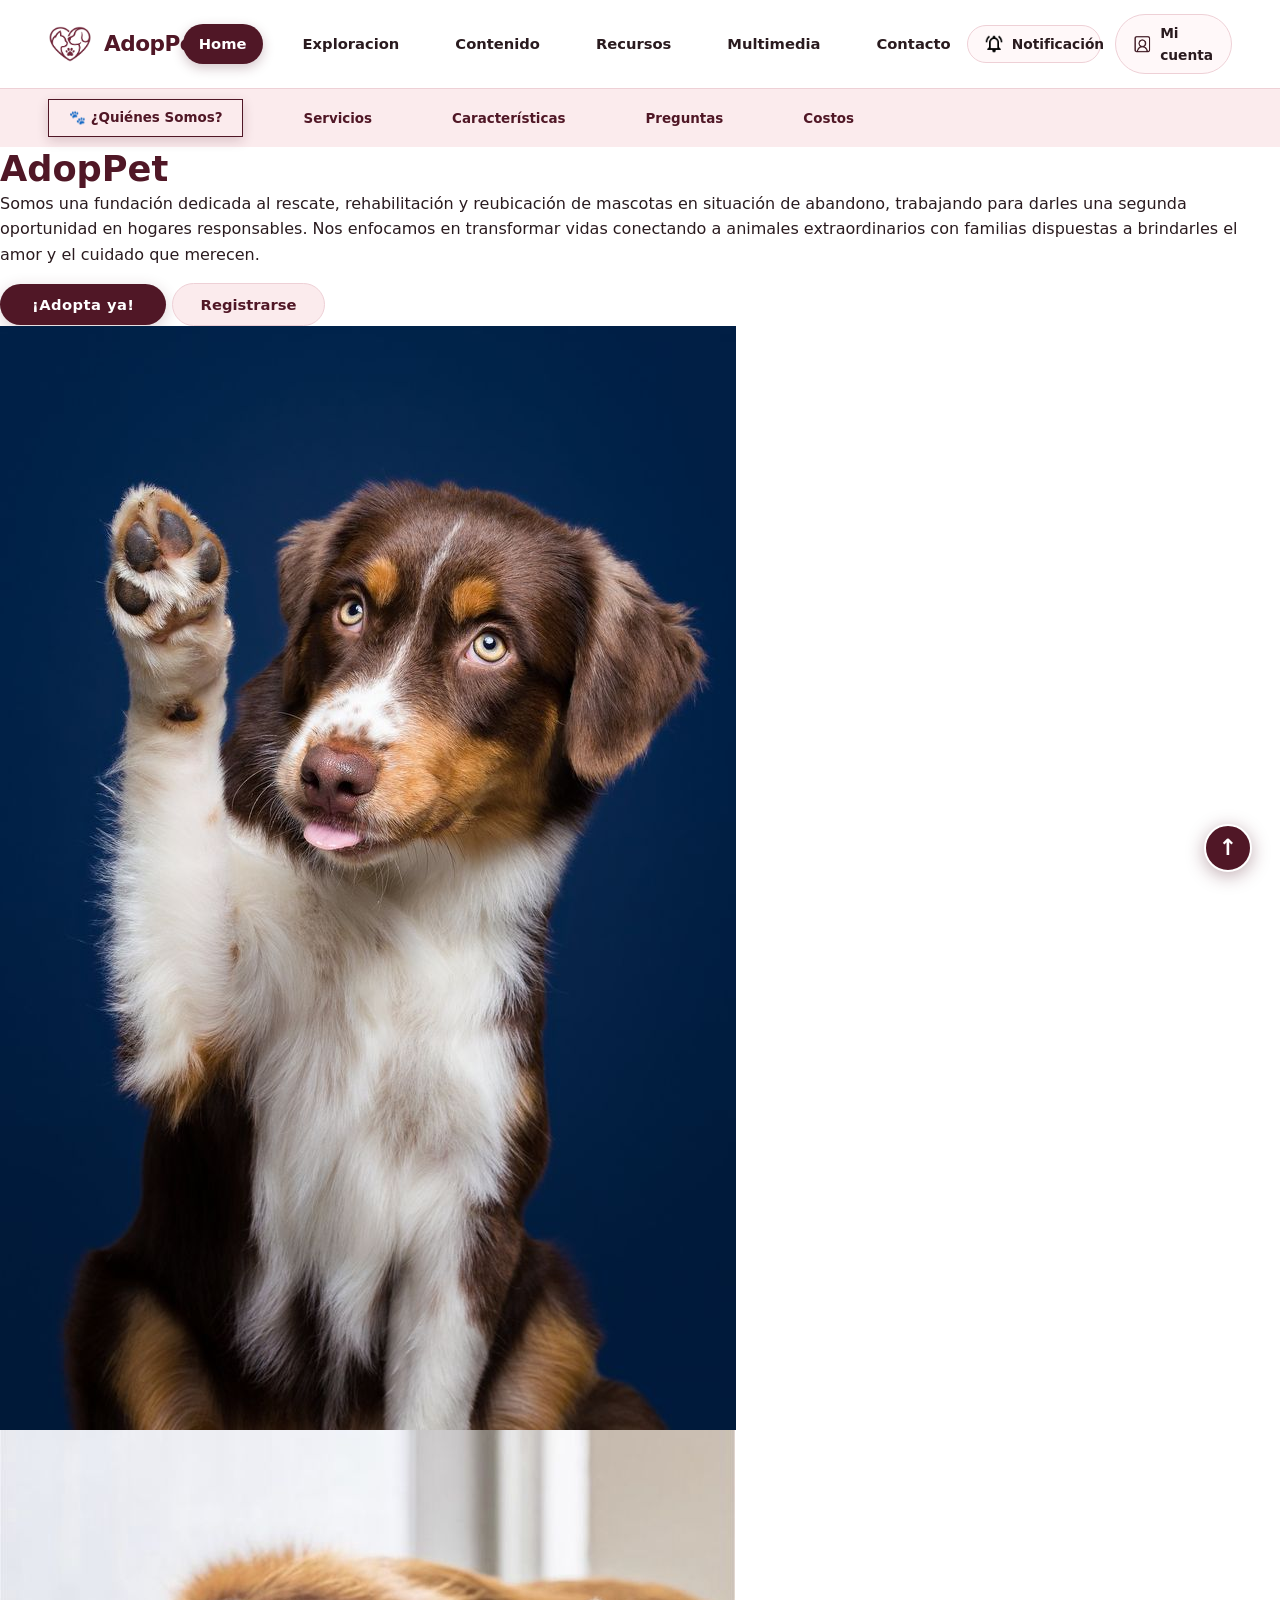
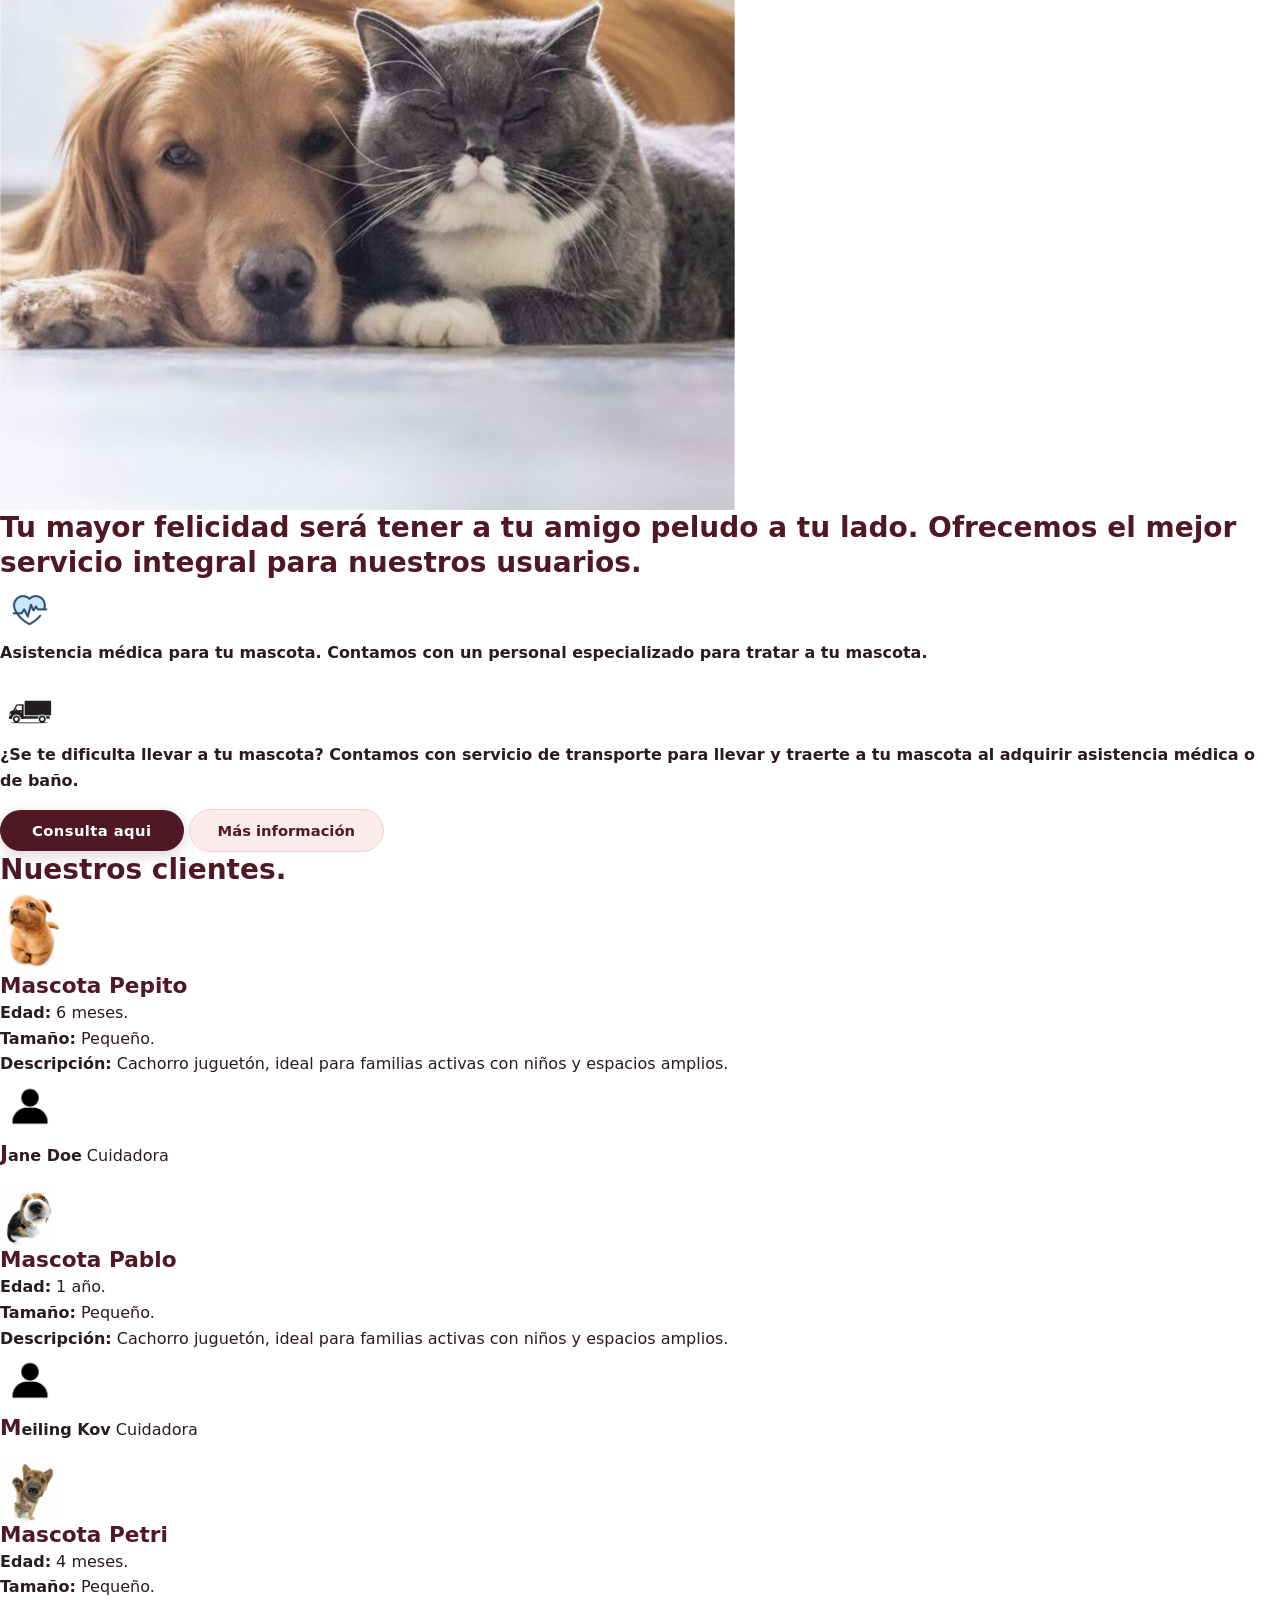
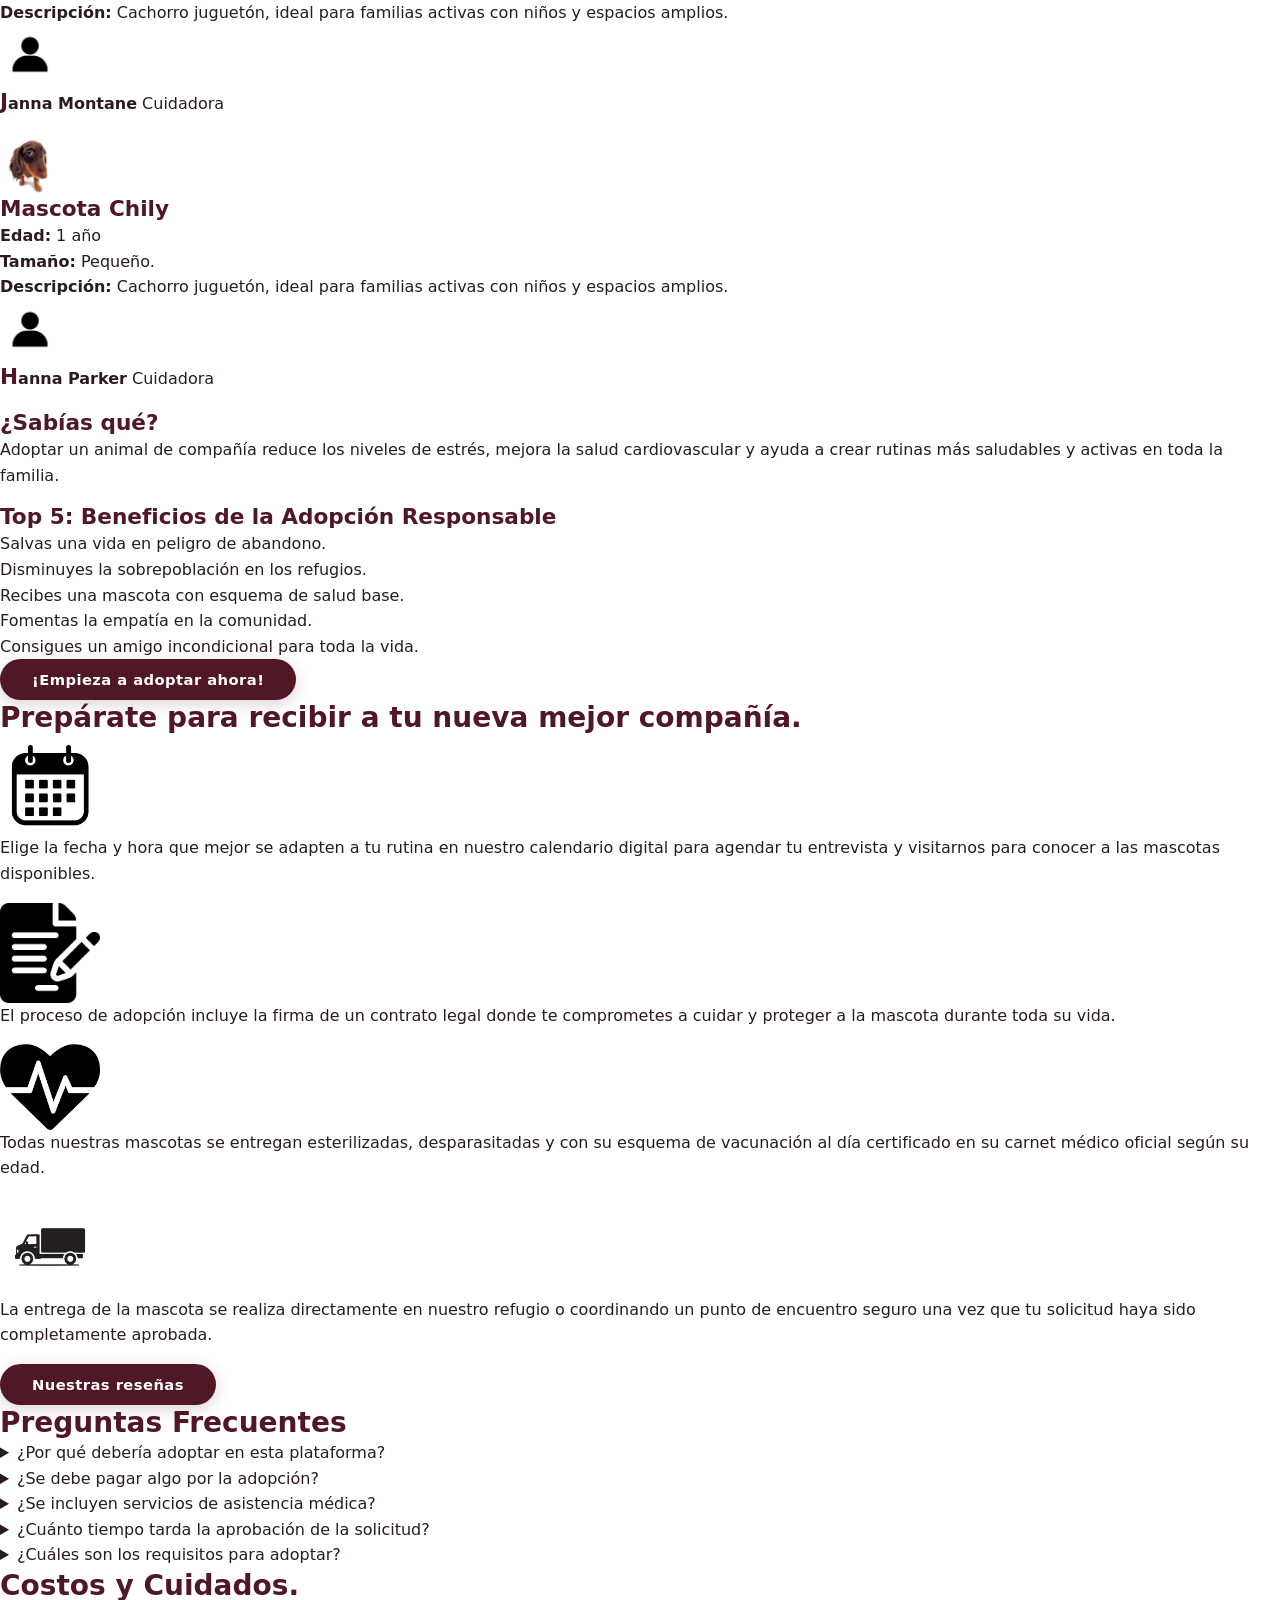
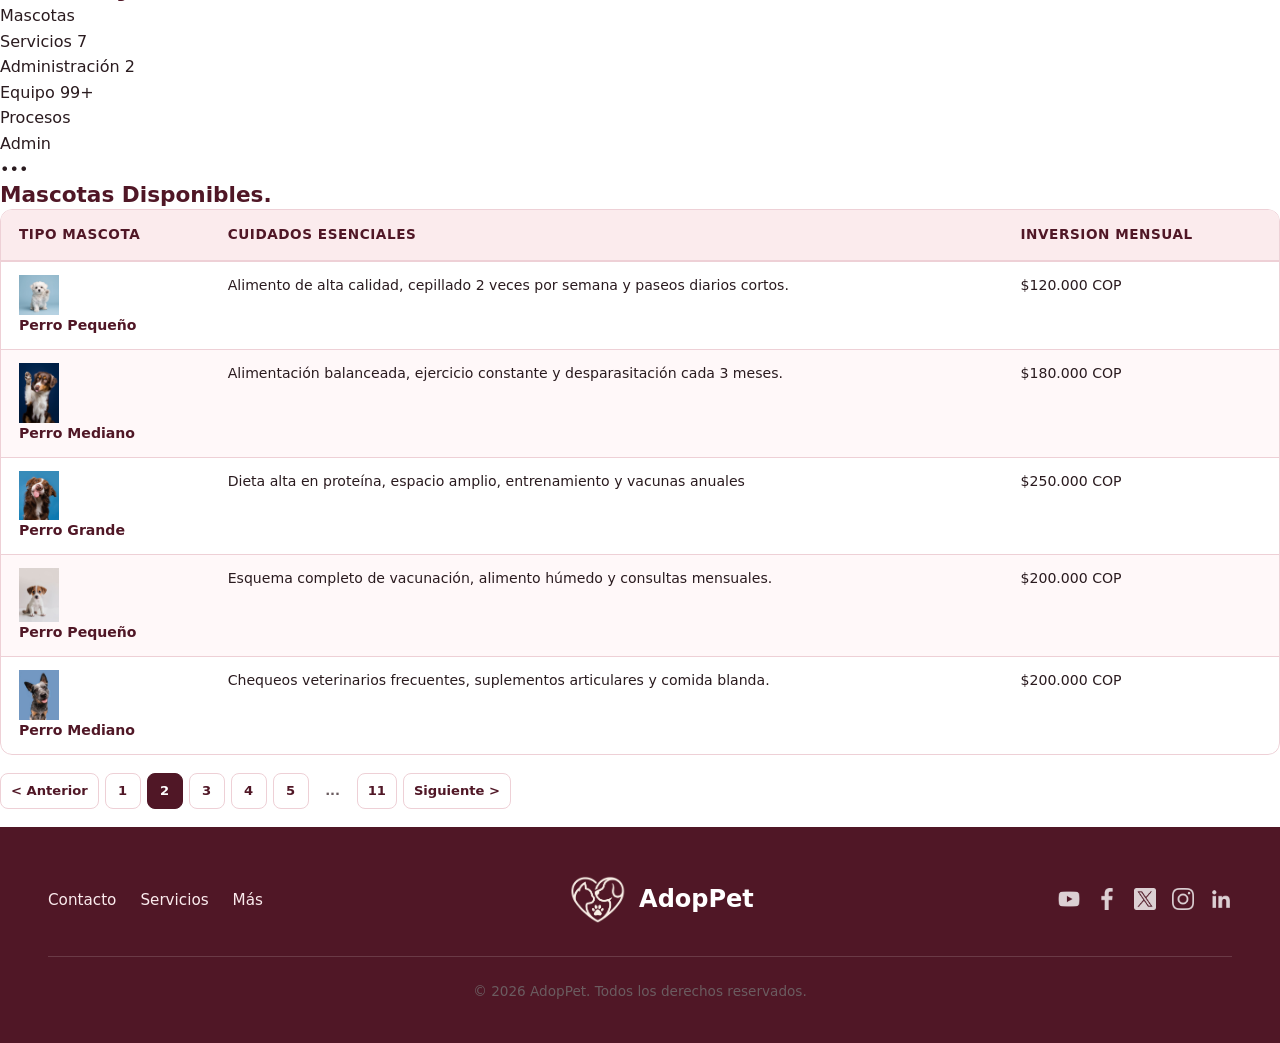
==== commit aabdfbff: "acoplamiento archivos html y css index y exploracion" ====
--- a/index.html
+++ b/index.html
@@ -5,7 +5,7 @@
     <meta charset="UTF-8">
     <meta name="viewport" content="width=device-width, initial-scale=1.0">
     <link rel="stylesheet" href="css/estilos.css">
-    <link rel="stylesheet" href="css/stylesIndex.css">
+    <link rel="stylesheet" href="css/index.css">
     <title>AdopPet Inicio</title>
 </head>
 
@@ -20,9 +20,9 @@
         <!-- Navegación de las páginas -->
         <nav id="navegacion-principal" class="navegacion-principal" aria-label="Navegación principal">
             <ul class="lista-nav">
-                <li class="item-nav"><a href="index.html">Home</a></li>
+                <li class="item-nav"><a href="index.html" class="activo" aria-current="page">Home</a></li>
                 <li class="item-nav"><a href="exploracion.html">Exploracion</a></li>
-                <li class="item-nav"><a href="contenido.html" class="activo" aria-current="page">Contenido</a></li>
+                <li class="item-nav"><a href="contenido.html">Contenido</a></li>
                 <li class="item-nav"><a href="recursos.html">Recursos</a></li>
                 <li class="item-nav"><a href="multimedia.html">Multimedia</a></li>
                 <li class="item-nav"><a href="contacto.html">Contacto</a></li>
@@ -44,11 +44,13 @@
     </header>
 
     <main>
-        <nav class="navegacion-secundaria" aria-label="Navegación de secciones de contenido">
+        <nav class="navegacion-secundaria" aria-label="Navegación de secciones de inicio">
             <ul>
-                <li><a href="#nutricion" class="activo">&#128062; Nutrición y Rendimiento Físico</a></li>
-                <li><a href="#inmunizacion">Inmunización Preventiva</a></li>
-                <li><a href="#especialidades">Especialidades Médicas</a></li>
+                <li><a href="#quienesSomos" class="activo">&#128062; ¿Quiénes Somos?</a></li>
+                <li><a href="#servicios">Servicios</a></li>
+                <li><a href="#caracteristicas">Características</a></li>
+                <li><a href="#preguntas">Preguntas</a></li>
+                <li><a href="#costos">Costos</a></li>
             </ul>
         </nav>
         <section id="quienesSomos" class="Somos">
@@ -63,36 +65,36 @@
                 </p>
                 <div class="Somos-boton">
                     <button class="boton-primario">¡Adopta ya!</button>
-                    <button class="boton-secundario">¡Registrarse!</button>
+                    <button class="boton-secundario">Registrarse</button>
                 </div>
             </div>
             <div class="Somos-img">
-                <img src="image/cutekat.jpg" alt="imagen de presentación AdopPet">
+                <img src="image/perritop.jpg" alt="Mascota de AdopPet esperando un hogar">
             </div>
         </section>
 
         <section id="servicios" class="Servi">
             <div class="servicios-img">
-                <img src="image/programa.jpg" alt="Servicios">
+                <img src="image/programa.jpg" alt="Perro y gato descansando juntos">
             </div>
             <div class="servi-cont">
                 <h2>Tu mayor felicidad será tener a tu amigo peludo a tu lado. Ofrecemos
                     el mejor servicio integral para nuestros usuarios.</h2>
                 <div class="Servi-detalles">
                     <div class="cont-1">
-                        <img src="image/icono-servi.jpg" alt="icono de asistencia medica" width="60" height="60">
-                        <p><strong>Asistencia medica para tu mascota. Contamos con un
+                        <img src="image/asistenciaMedic.jpg" alt="Icono de asistencia médica" width="60" height="60">
+                        <p><strong>Asistencia médica para tu mascota. Contamos con un
                                 personal especializado para tratar a tu mascota.</strong></p>
                     </div>
                     <div class="cont-2">
                         <img src="image/transporte.jpg" alt="Icono de Transporte" width="60" height="60">
                         <p> <strong>¿Se te dificulta llevar a tu mascota? Contamos con servicio de transporte para
-                                llevar y traerte a tu mascota al adquirir asistencia medica o de baño.</strong></p>
+                                llevar y traerte a tu mascota al adquirir asistencia médica o de baño.</strong></p>
                     </div>
                 </div>
                 <div class="Servi-boton">
                     <button class="boton-primario">Consulta aqui</button>
-                    <button class="boton-secundario">Mas información</button>
+                    <button class="boton-secundario">Más información</button>
                 </div>
             </div>
         </section>
@@ -104,7 +106,7 @@
                         <img src="image/perri1.jpg" alt="Foto de Pepito" width="60" height="60">
                     </div>
                     <div class="mascota-info">
-                        <h3>Mascota <br> <strong>Pepito</strong></h3>
+                        <h3>Mascota <strong>Pepito</strong></h3>
                         <ul>
                             <li><strong>Edad:</strong> 6 meses.</li>
                             <li><strong>Tamaño:</strong> Pequeño.</li>
@@ -114,16 +116,16 @@
                     </div>
                     <div class="mascota-cuidador">
                         <img src="image/persona.jpg" alt="Foto de Jane Doe" width="60" height="60">
-                        <p><strong>Jane Doe</strong> <br> Cuidadora</p>
+                        <p><strong>Jane Doe</strong> Cuidadora</p>
                     </div>
                 </article>
 
                 <article class="tarjeta-mascota">
                     <div class="mascota-img">
-                        <img src="image/perri2.jpg" alt="Foto de Pepito 2" width="60" height="60">
+                        <img src="image/perri2.jpg" alt="Foto de Pablo" width="60" height="60">
                     </div>
                     <div class="mascota-info">
-                        <h3>Mascota <br> <strong>Pablo</strong></h3>
+                        <h3>Mascota <strong>Pablo</strong></h3>
                         <ul>
                             <li><strong>Edad:</strong> 1 año.</li>
                             <li><strong>Tamaño:</strong> Pequeño.</li>
@@ -132,18 +134,18 @@
                         </ul>
                     </div>
                     <div class="mascota-cuidador">
-                        <img src="image/persona.jpg" alt="Foto de Jane Doe" width="60" height="60">
-                        <p><strong>Meiling Kov</strong> <br> Cuidadora</p>
+                        <img src="image/persona.jpg" alt="Foto de Meiling Kov" width="60" height="60">
+                        <p><strong>Meiling Kov</strong> Cuidadora</p>
                     </div>
                 </article>
 
 
                 <article class="tarjeta-mascota">
                     <div class="mascota-img">
-                        <img src="image/perri3.jpg" alt="Foto de Pepito 3" width="60" height="60">
+                        <img src="image/perri3.jpg" alt="Foto de Petri" width="60" height="60">
                     </div>
                     <div class="mascota-info">
-                        <h3>Mascota <br> <strong>Petri</strong></h3>
+                        <h3>Mascota <strong>Petri</strong></h3>
                         <ul>
                             <li><strong>Edad:</strong> 4 meses.</li>
                             <li><strong>Tamaño:</strong> Pequeño.</li>
@@ -152,16 +154,16 @@
                         </ul>
                     </div>
                     <div class="mascota-cuidador">
-                        <img src="image/persona.jpg" alt="Foto de Jane Doe" width="60" height="60">
-                        <p><strong>Janna Montane</strong> <br> Cuidadora</p>
+                        <img src="image/persona.jpg" alt="Foto de Janna Montane" width="60" height="60">
+                        <p><strong>Janna Montane</strong> Cuidadora</p>
                     </div>
                 </article>
                 <article class="tarjeta-mascota">
                     <div class="mascota-img">
-                        <img src="image/perri4.jpg" alt="Foto de Pepito 4" width="60" height="60">
+                        <img src="image/perri4.jpg" alt="Foto de Chily" width="60" height="60">
                     </div>
                     <div class="mascota-info">
-                        <h3>Mascota <br> <strong>Chily</strong></h3>
+                        <h3>Mascota <strong>Chily</strong></h3>
                         <ul>
                             <li><strong>Edad:</strong> 1 año</li>
                             <li><strong>Tamaño:</strong> Pequeño.</li>
@@ -170,8 +172,9 @@
                         </ul>
                     </div>
                     <div class="mascota-cuidador">
-                        <img src="image/persona.jpg" alt="Foto de Jane Doe" width="60" height="60">
-                        <p><strong>Hanna Parker</strong> <br> Cuidadora</p>
+                        <img src="image/persona.jpg" alt="Foto de Hanna Parker" width="60" height="60">
+                        <p><strong>Hanna Parker</strong> Cuidadora</p>
+                    </div>
                 </article>
                 <aside class="datos-curiosos">
                     <h3>¿Sabías qué?</h3>
@@ -204,7 +207,7 @@
                 </div>
 
                 <div class="caracter-2">
-                    <img src="image/contrato.png" alt="Icono de contrato" width="100" height="100">
+                    <img src="image/contrato.jpg" alt="Icono de contrato" width="100" height="100">
                     <p>El proceso de adopción incluye la firma de un contrato
                         legal donde te comprometes a cuidar y proteger a la mascota
                         durante toda su vida.</p>
@@ -232,27 +235,27 @@
                 <details>
                     <summary>¿Por qué debería adoptar en esta plataforma?</summary>
                     <p>Garantizamos el estado de salud, vacunación y
-                        acompañamiento continuo para tu nueva mascota.</p> <!-- agregar info -->
+                        acompañamiento continuo para tu nueva mascota.</p>
                 </details>
                 <details>
                     <summary>¿Se debe pagar algo por la adopción?</summary>
                     <p>El proceso de adopción es totalmente gratuito. Solo se solicita un aporte voluntario opcional
-                        para apoyar el carnet médico y las vacunas del peludito.</p> <!-- agregar info -->
+                        para apoyar el carnet médico y las vacunas del peludito.</p>
                 </details>
                 <details>
                     <summary>¿Se incluyen servicios de asistencia médica?</summary>
                     <p>Sí, entregamos a las mascotas desparasitadas, esterilizadas y con su primera consulta
-                        de control veterinario incluida sin costo adicional.</p> <!-- agregar info -->
+                        de control veterinario incluida sin costo adicional.</p>
                 </details>
                 <details>
                     <summary>¿Cuánto tiempo tarda la aprobación de la solicitud?</summary>
                     <p>Nuestro equipo evalúa el formulario y agenda la entrevista en un plazo de
-                        24 a 48 horas hábiles después de realizar la solicitud.</p> <!-- agregar info -->
+                        24 a 48 horas hábiles después de realizar la solicitud.</p>
                 </details>
                 <details>
                     <summary>¿Cuáles son los requisitos para adoptar?</summary>
                     <p>Ser mayor de edad, presentar una copia de tu documento de identidad, comprobante de domicilio y
-                        disponer de un espacio adecuado para el bienestar del animal.</p> <!-- agregar info -->
+                        disponer de un espacio adecuado para el bienestar del animal.</p>
                 </details>
             </div>
         </section>
@@ -333,42 +336,36 @@
     </main>
     <footer class="pie-de-pagina">
         <div class="contenedor-pie">
-            <nav class="enlaces-pie">
+            <nav class="enlaces-pie" aria-label="Enlaces del pie de página">
                 <ul>
-                    <li><a href="#contacto">Contacto</a></li>
-                    <li><a href="#servicios">Servicios</a></li>
-                    <li><a href="#mas">Más</a></li>
+                    <li><a href="contacto.html">Contacto</a></li>
+                    <li><a href="servicios.html">Servicios</a></li>
+                    <li><a href="#">Más</a></li>
                 </ul>
             </nav>
 
             <div class="logo-pie">
-                <img src="image/AdopPet Logo.png" alt="Logo" width="60px">
+                <img src="image/nuevoLogoAdopPet en negativo.png" alt="Logotipo AdopPet" width="60">
                 <a href="index.html">AdopPet</a>
             </div>
 
-            <div class="redes-sociales">
+            <nav class="redes-sociales" aria-label="Redes sociales">
                 <ul>
-                    <li><a href="https://youtube.com" target="_blank" aria-label="Youtube"><img
-                                src="image/youtube logo.png" alt="Youtube" width="24px"></a></li>
-                    <li><a href="https://facebook.com" target="_blank" aria-label="Facebook"><img
-                                src="image/icono facebook.png" alt="Facebook" width="24px"></a></li>
-                    <li><a href="https://twitter.com" target="_blank" aria-label="Twitter"><img src="image/logo x.png"
-                                alt="Twitter" width="24px"></a></li>
-                    <li><a href="https://instagram.com" target="_blank" aria-label="Instagram"><img
-                                src="image/logo instagram.png" alt="Instagram" width="24px"></a></li>
-                    <li><a href="https://linkedin.com" target="_blank" aria-label="Linkedin"><img
-                                src="image/linkedin.png" alt="Linkedin" width="24px"></a></li>
+                    <li><a href="https://youtube.com" target="_blank" aria-label="YouTube"><img src="image/youtube logo.png" alt="YouTube" width="24"></a></li>
+                    <li><a href="https://facebook.com" target="_blank" aria-label="Facebook"><img src="image/icono facebook.png" alt="Facebook" width="24"></a></li>
+                    <li><a href="https://twitter.com" target="_blank" aria-label="Twitter"><img src="image/logo x.png" alt="Twitter" width="24"></a></li>
+                    <li><a href="https://instagram.com" target="_blank" aria-label="Instagram"><img src="image/logo instagram.png" alt="Instagram" width="24"></a></li>
+                    <li><a href="https://linkedin.com" target="_blank" aria-label="LinkedIn"><img src="image/linkedin.png" alt="LinkedIn" width="24"></a></li>
                 </ul>
-            </div>
+            </nav>
         </div>
 
         <div class="derechos-autor">
-            <p>AdopPet &copy; 2026. All rights reserved.</p>
+            <p><small>&copy; 2026 AdopPet. Todos los derechos reservados.</small></p>
         </div>
     </footer>
     <!-- Enlace fijo para volver arriba -->
-    <a href="#encabezado-principal-contenido" id="volver-arriba" class="btn-volver-arriba"
-        aria-label="Volver arriba">&uarr;</a>
+    <a href="#" id="volver-arriba" class="btn-volver-arriba" aria-label="Volver arriba">&uarr;</a>
 </body>
 
 </html>
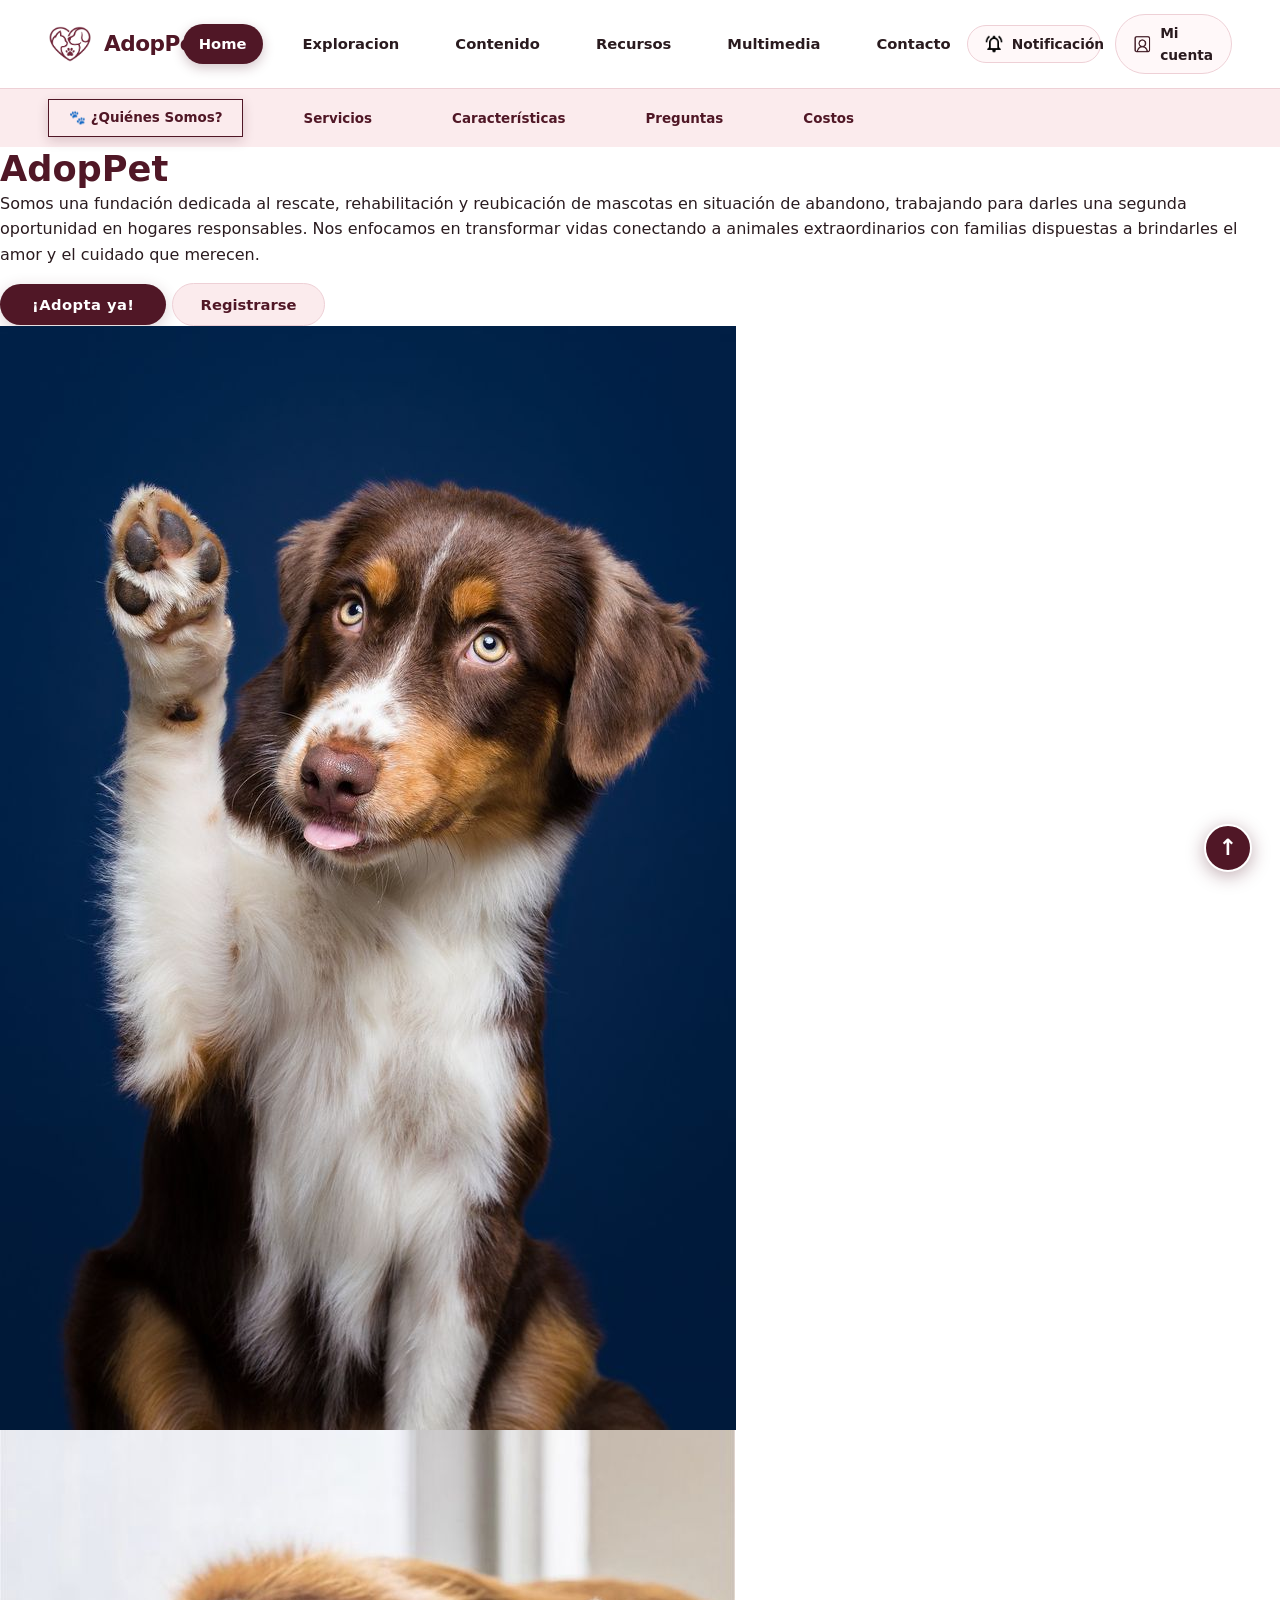
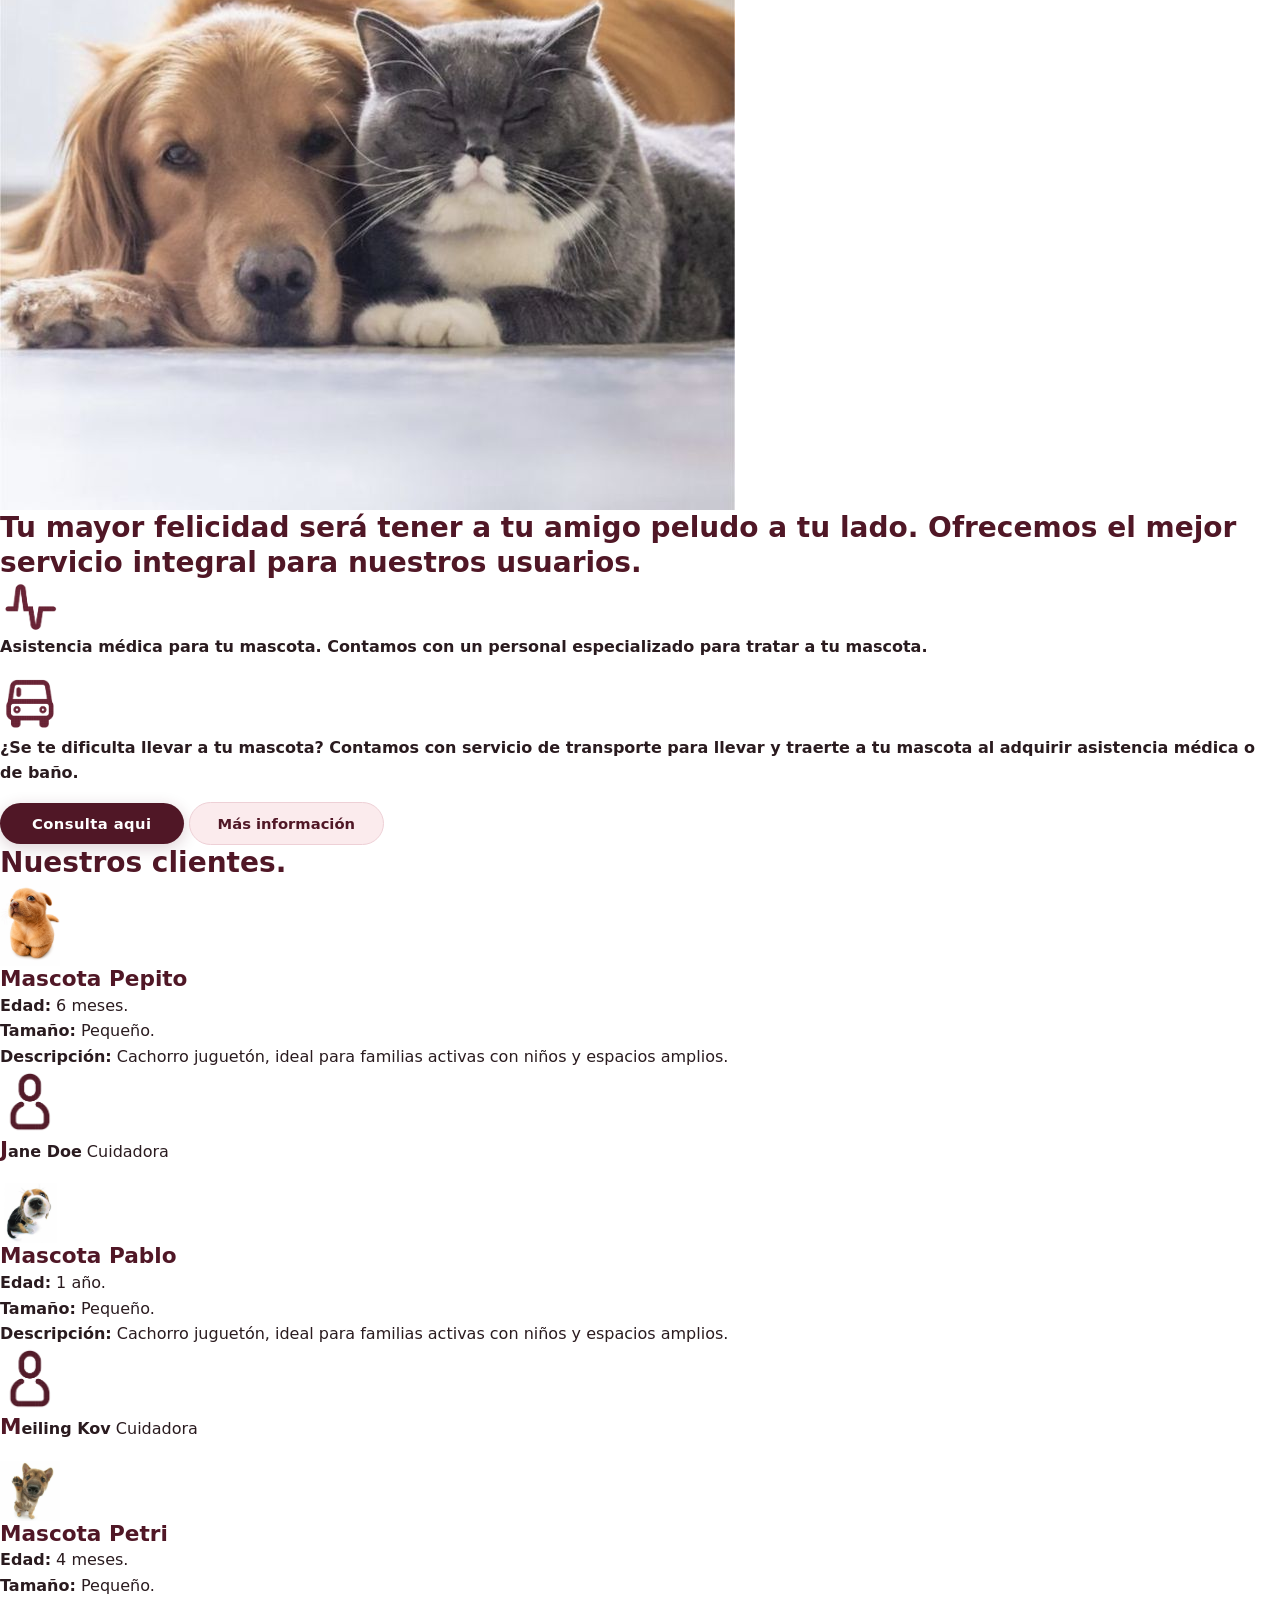
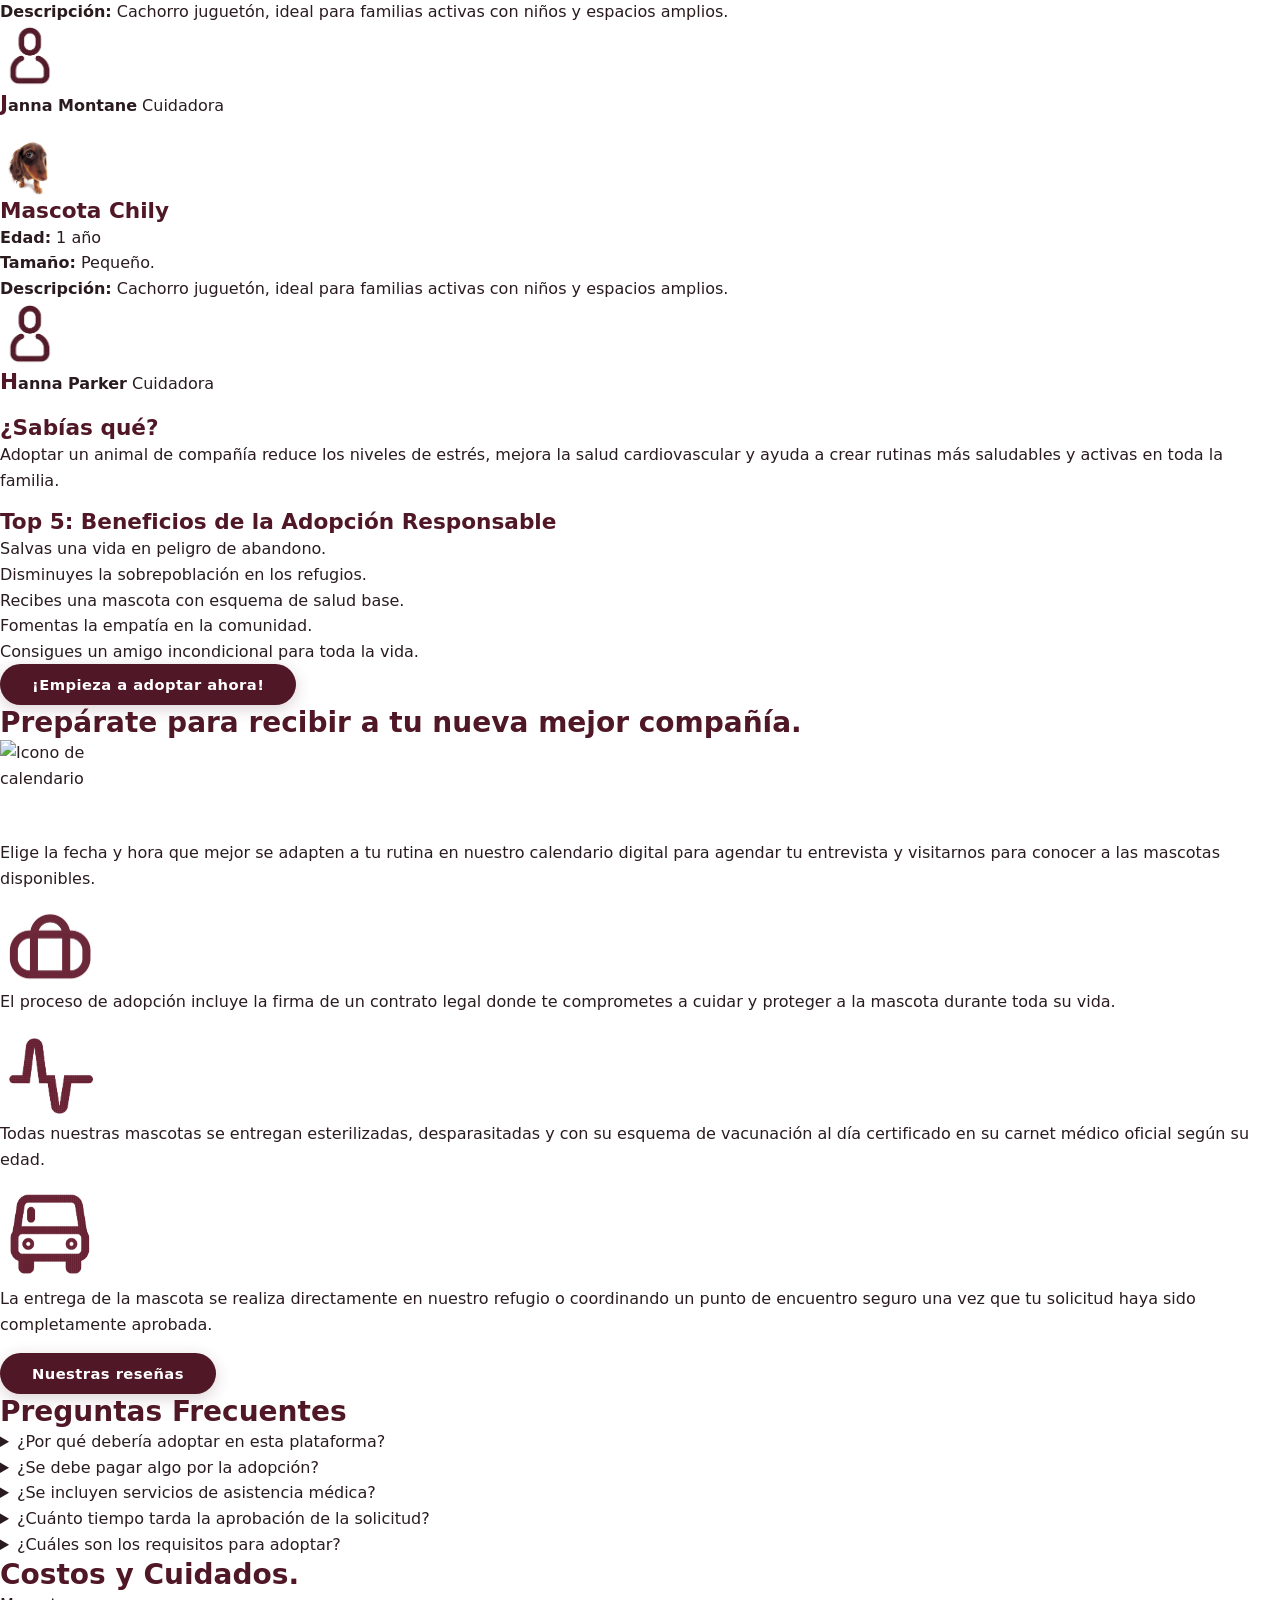
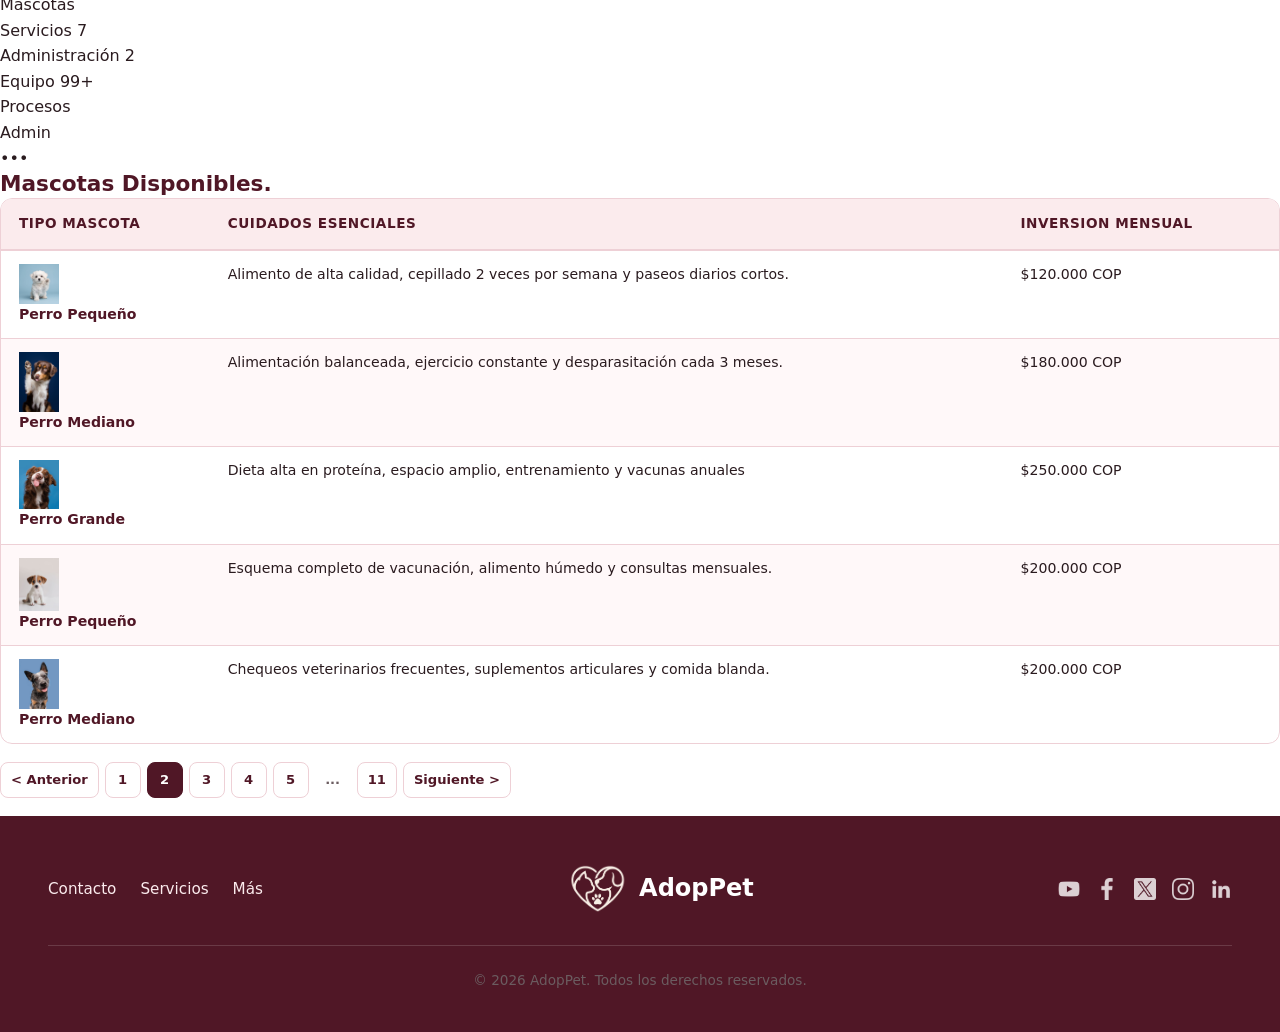
==== commit f3a7187e: "acoplamiento pagina index y exploracion" ====
--- a/index.html
+++ b/index.html
@@ -82,12 +82,12 @@
                     el mejor servicio integral para nuestros usuarios.</h2>
                 <div class="Servi-detalles">
                     <div class="cont-1">
-                        <img src="image/asistenciaMedic.jpg" alt="Icono de asistencia médica" width="60" height="60">
+                        <img src="image/icono salud.png" alt="Icono de asistencia médica" width="60" height="60">
                         <p><strong>Asistencia médica para tu mascota. Contamos con un
                                 personal especializado para tratar a tu mascota.</strong></p>
                     </div>
                     <div class="cont-2">
-                        <img src="image/transporte.jpg" alt="Icono de Transporte" width="60" height="60">
+                        <img src="image/icono transporte.png" alt="Icono de Transporte" width="60" height="60">
                         <p> <strong>¿Se te dificulta llevar a tu mascota? Contamos con servicio de transporte para
                                 llevar y traerte a tu mascota al adquirir asistencia médica o de baño.</strong></p>
                     </div>
@@ -115,7 +115,7 @@
                         </ul>
                     </div>
                     <div class="mascota-cuidador">
-                        <img src="image/persona.jpg" alt="Foto de Jane Doe" width="60" height="60">
+                        <img src="image/icono persona.png" alt="Foto de Jane Doe" width="60" height="60">
                         <p><strong>Jane Doe</strong> Cuidadora</p>
                     </div>
                 </article>
@@ -134,7 +134,7 @@
                         </ul>
                     </div>
                     <div class="mascota-cuidador">
-                        <img src="image/persona.jpg" alt="Foto de Meiling Kov" width="60" height="60">
+                        <img src="image/icono persona.png" alt="Foto de Meiling Kov" width="60" height="60">
                         <p><strong>Meiling Kov</strong> Cuidadora</p>
                     </div>
                 </article>
@@ -154,7 +154,7 @@
                         </ul>
                     </div>
                     <div class="mascota-cuidador">
-                        <img src="image/persona.jpg" alt="Foto de Janna Montane" width="60" height="60">
+                        <img src="image/icono persona.png" alt="Foto de Janna Montane" width="60" height="60">
                         <p><strong>Janna Montane</strong> Cuidadora</p>
                     </div>
                 </article>
@@ -172,7 +172,7 @@
                         </ul>
                     </div>
                     <div class="mascota-cuidador">
-                        <img src="image/persona.jpg" alt="Foto de Hanna Parker" width="60" height="60">
+                        <img src="image/icono persona.png" alt="Foto de Hanna Parker" width="60" height="60">
                         <p><strong>Hanna Parker</strong> Cuidadora</p>
                     </div>
                 </article>
@@ -200,25 +200,25 @@
             <h2>Prepárate para recibir a tu nueva mejor compañía.</h2>
             <div class="caracter-prinl">
                 <div class="bloq-1">
-                    <img src="image/calendario.jpg" alt="Icono de calendario" width="100" height="100">
+                    <img src="image/icono calendario.png" alt="Icono de calendario" width="100" height="100">
                     <p>Elige la fecha y hora que mejor se adapten a tu rutina en nuestro
                         calendario digital para agendar tu entrevista y visitarnos
                         para conocer a las mascotas disponibles.</p>
                 </div>
 
                 <div class="caracter-2">
-                    <img src="image/contrato.jpg" alt="Icono de contrato" width="100" height="100">
+                    <img src="image/icono contrato.png" alt="Icono de contrato" width="100" height="100">
                     <p>El proceso de adopción incluye la firma de un contrato
                         legal donde te comprometes a cuidar y proteger a la mascota
                         durante toda su vida.</p>
                 </div>
                 <div class="caracter-3">
-                    <img src="image/salud.jpg" alt="Icono de salud" width="100" height="100">
+                    <img src="image/icono salud.png" alt="Icono de salud" width="100" height="100">
                     <p>Todas nuestras mascotas se entregan esterilizadas, desparasitadas y con su esquema
                         de vacunación al día certificado en su carnet médico oficial según su edad.</p>
                 </div>
                 <div class="caracter-4">
-                    <img src="image/transporte.jpg" alt="Icono de transporte" width="100" height="100">
+                    <img src="image/icono transporte.png" alt="Icono de transporte" width="100" height="100">
                     <p>La entrega de la mascota se realiza directamente en nuestro refugio o coordinando
                         un punto de encuentro seguro una vez que tu solicitud haya sido completamente
                         aprobada.</p>
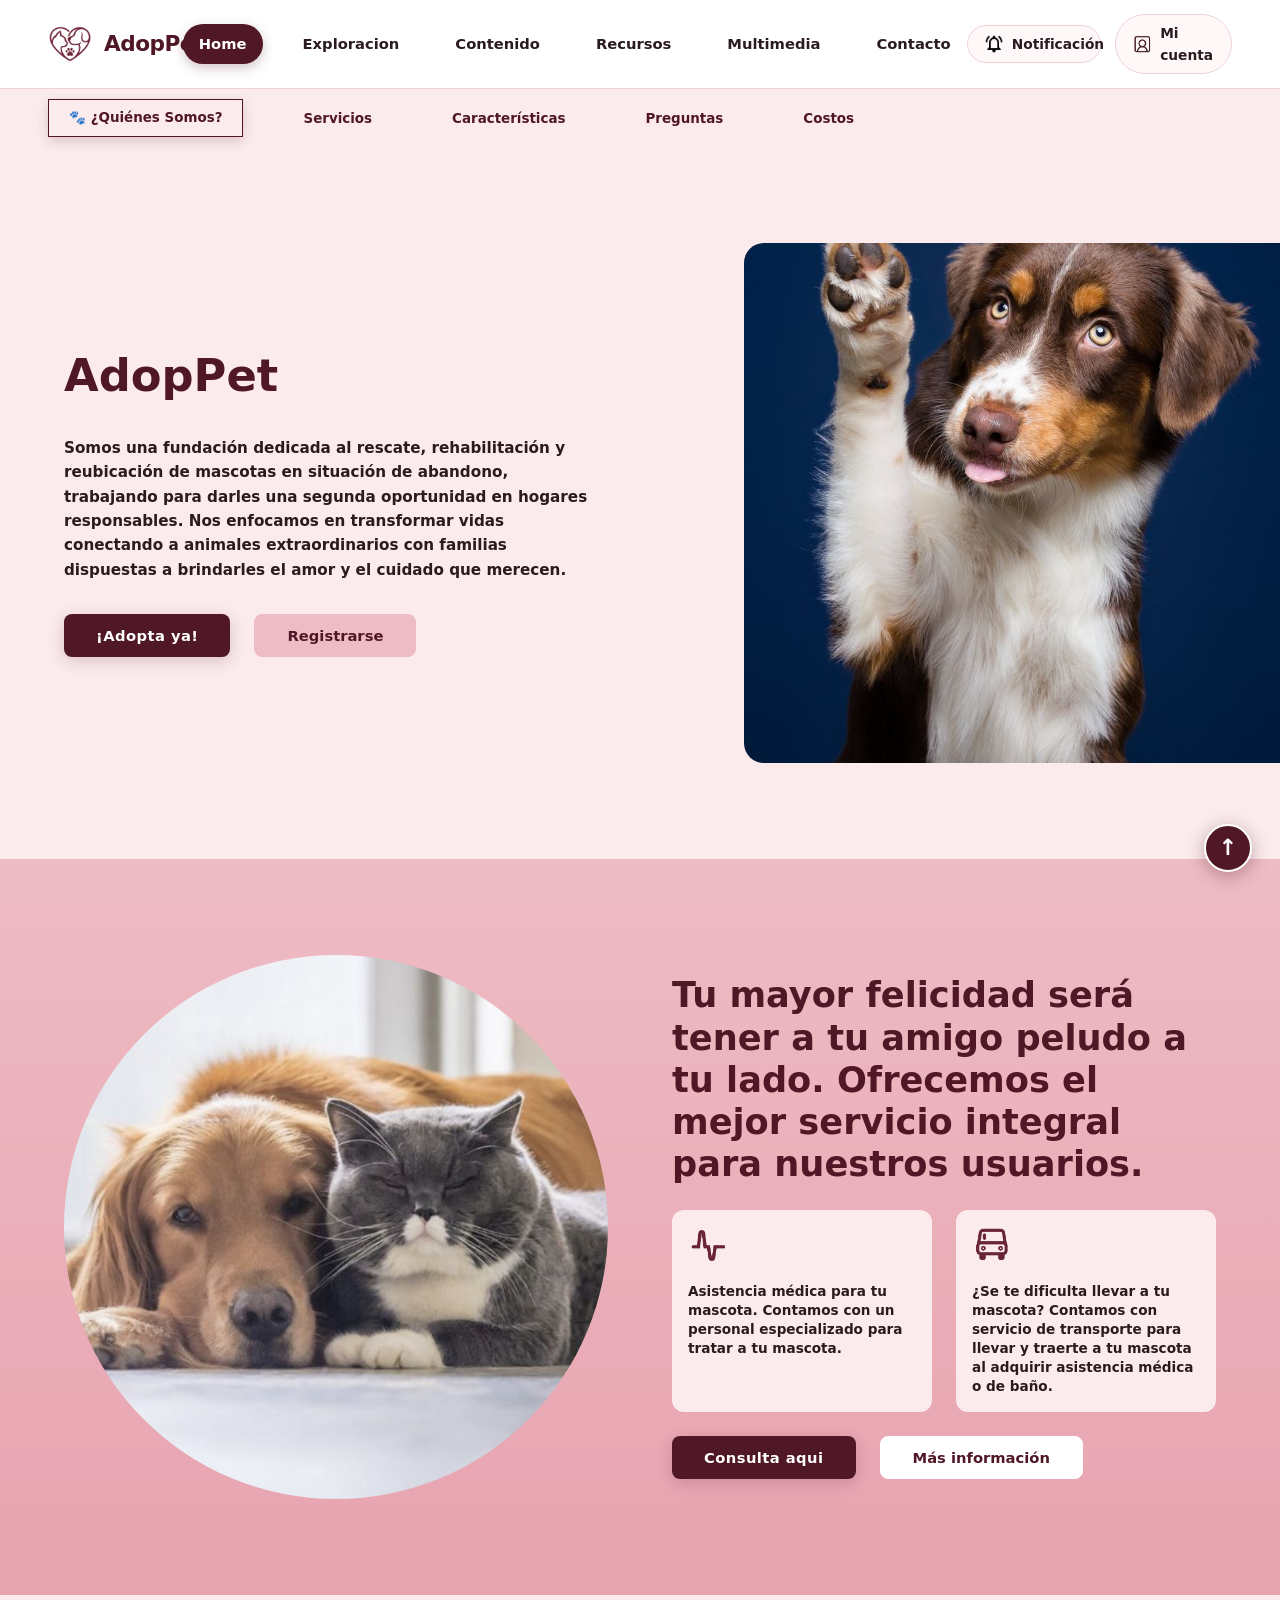
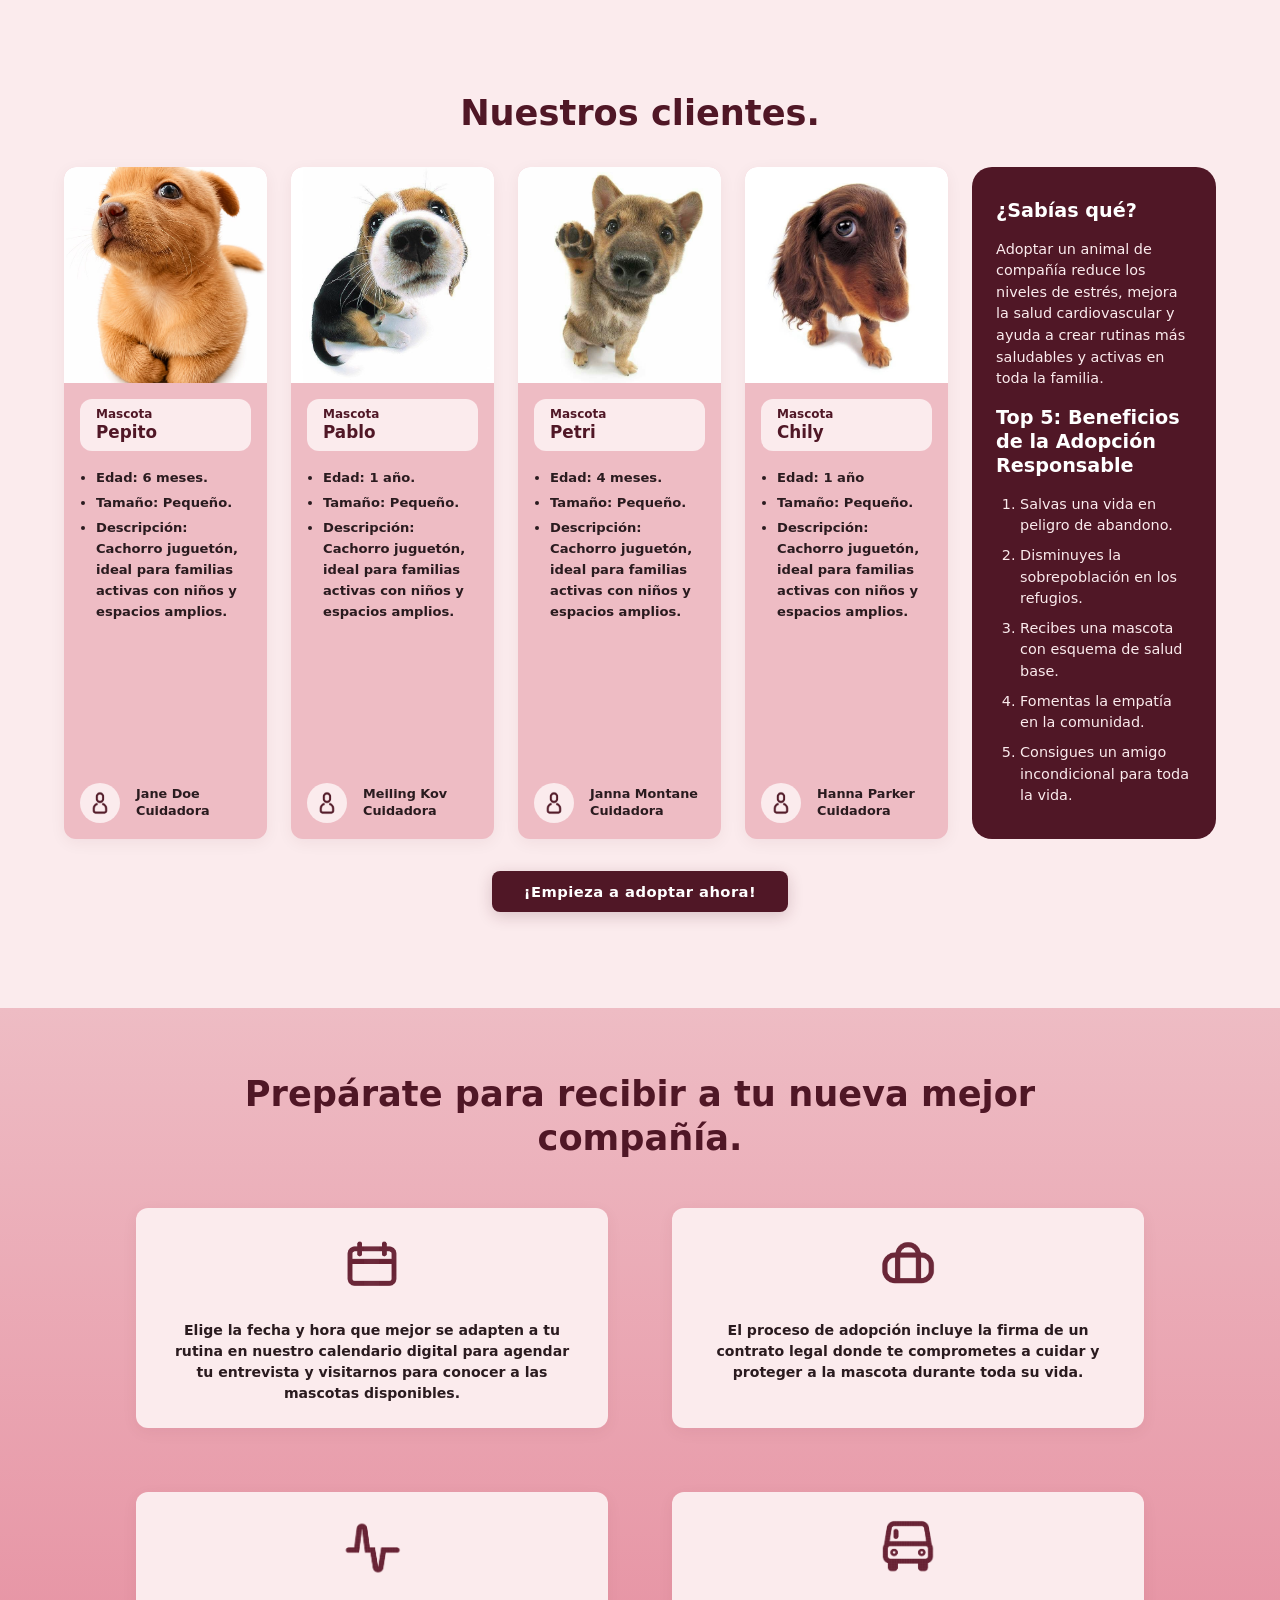
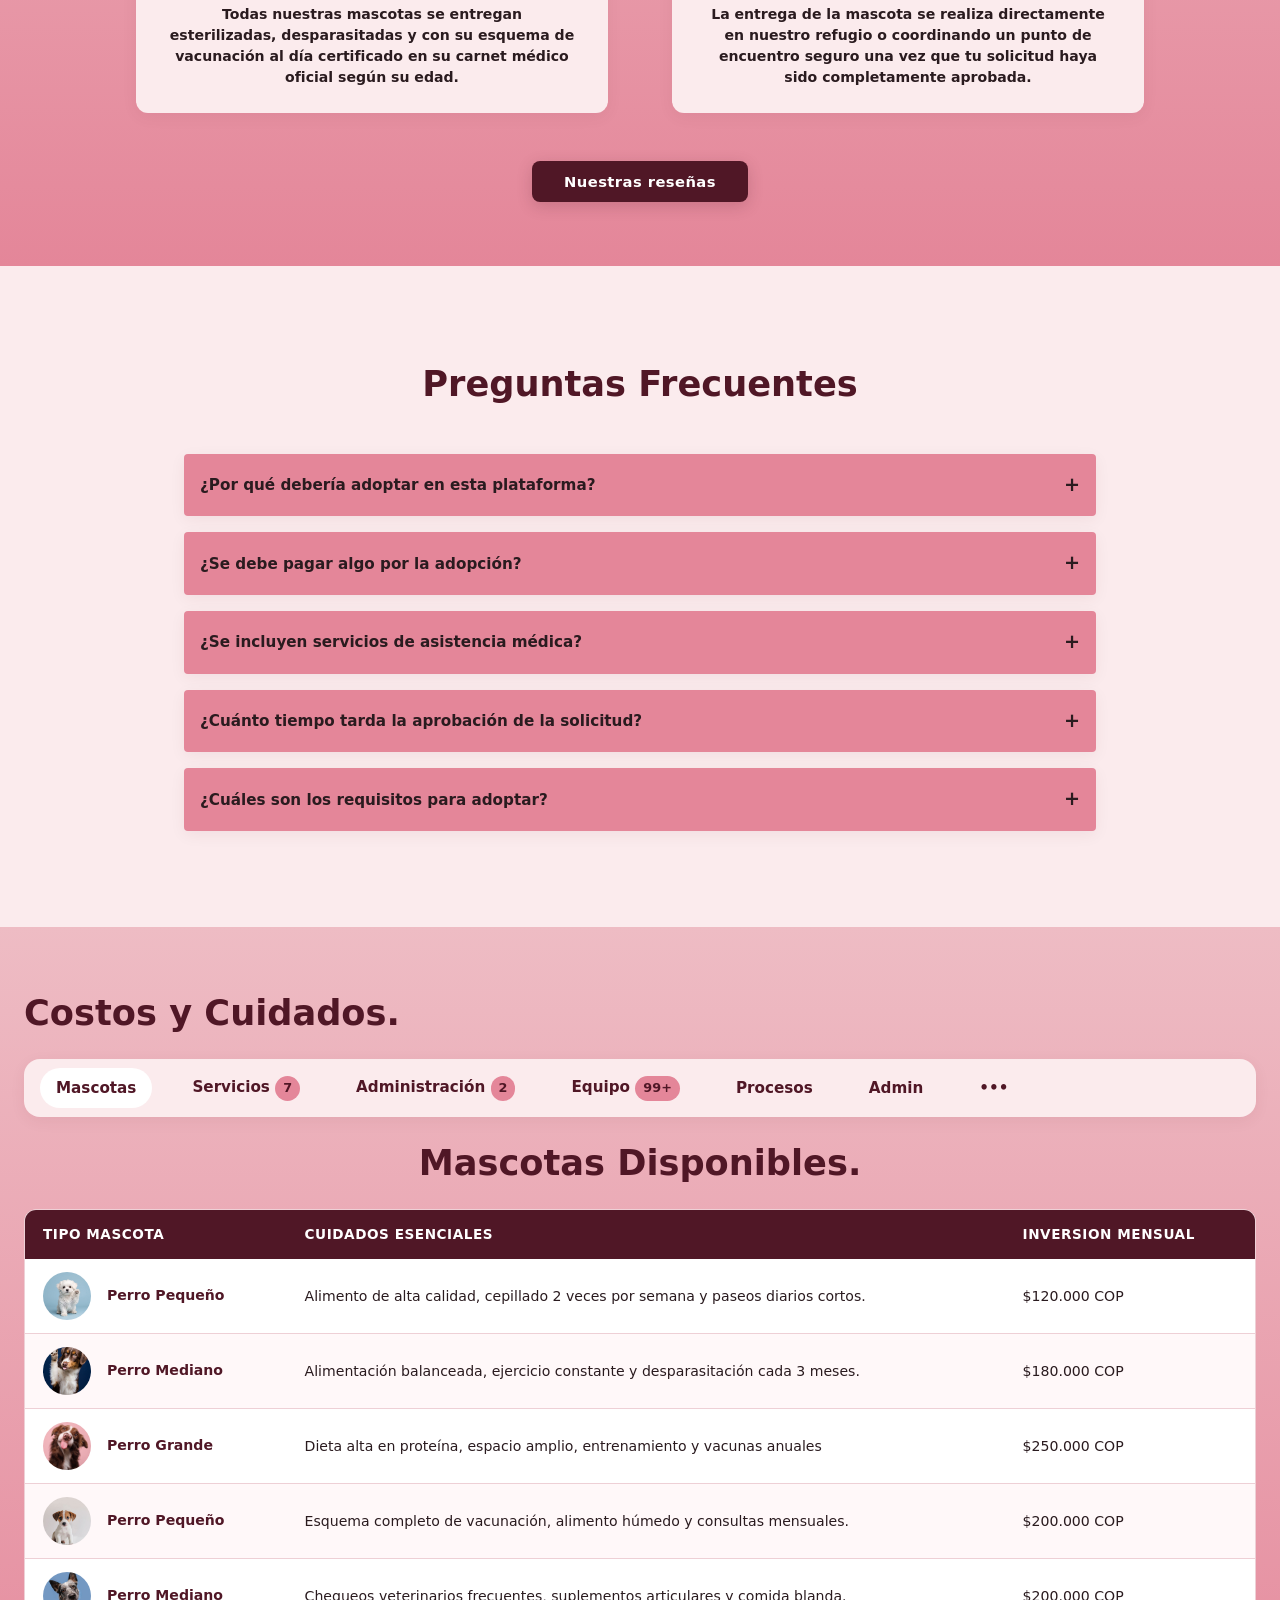
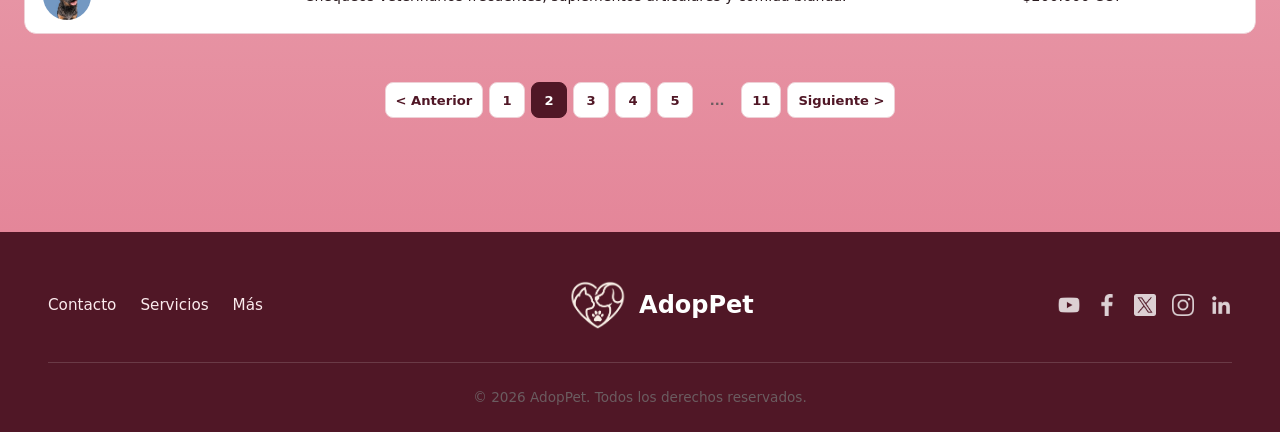
==== commit c921a8c0: "icono logo navegador" ====
--- a/index.html
+++ b/index.html
@@ -6,6 +6,7 @@
     <meta name="viewport" content="width=device-width, initial-scale=1.0">
     <link rel="stylesheet" href="css/estilos.css">
     <link rel="stylesheet" href="css/index.css">
+    <link rel="icon" href="image/nuevoLogoAdopPet en negativo.png" type="image/png">
     <title>AdopPet Inicio</title>
 </head>
 
--- a/css/index.css
+++ b/css/index.css
@@ -0,0 +1,591 @@
+/* ==========================================================================
+   index.css — Estilos exclusivos de index.html
+   AdopPet | Laboratorio No. 2 | Fundamentos Web
+
+   Estructura:
+     1. Variables y ajustes sobre estilos.css
+     2. Maquetación de la página (Flexbox)
+     3. Componentes de la página
+     4. Estados e interacciones
+     5. Animaciones
+   ========================================================================== */
+
+/* ===== 1. VARIABLES Y AJUSTES SOBRE ESTILOS.CSS ===== */
+
+/* Tonos del mockup que no existen en estilos */
+:root {
+    --color-rosa: #eebcc4;
+    --color-rosa-fuerte: #e48699;
+    --degradado-rosa: linear-gradient(to bottom, var(--color-rosa), var(--color-rosa-fuerte));
+}
+
+/* el espacio lo controla gap */
+main p {
+    margin: 0;
+}
+
+section[id] {
+    scroll-margin-top: 140px;
+}
+
+/* Corrige el pie: el <p> heredaba el color oscuro de estilos*/
+.derechos-autor p {
+    margin: 0;
+    color: inherit;
+}
+
+/* Botones del mockup: esquinas redondeadas, no de píldora */
+main .boton-primario,
+main .boton-secundario {
+    padding: 12px 32px;
+    border-radius: 8px;
+}
+
+.Somos-boton .boton-secundario {
+    background-color: var(--color-rosa);
+    border-color: var(--color-rosa);
+}
+
+.Servi-boton .boton-secundario {
+    background-color: var(--color-blanco);
+    border-color: var(--color-blanco);
+}
+
+
+/* ===== 2. MAQUETACIÓN DE LA PÁGINA ===== */
+
+/* Títulos de sección: mismo tamaño */
+.servi-cont h2,
+.clientes>h2,
+.Caracter>h2,
+.preguntas>h2,
+#costos>h2 {
+    font-size: 2.2rem;
+}
+
+.clientes>h2,
+.Caracter>h2,
+.preguntas>h2 {
+    text-align: center;
+}
+
+/* --- 2.1 ¿Quiénes somos? --- */
+.Somos {
+    display: flex;
+    align-items: center;
+    justify-content: space-between;
+    gap: 48px;
+    padding: 96px 0 96px 5%;
+    background-color: var(--color-secundario);
+}
+
+.Somos-Cont {
+    flex: 1;
+    max-width: 640px;
+    display: flex;
+    flex-direction: column;
+    align-items: stretch;
+    gap: 32px;
+}
+
+.Somos-Cont h1 {
+    font-size: 2.8rem;
+}
+
+.Somos-Cont p {
+    font-size: 0.95rem;
+    font-weight: 600;
+    line-height: 1.6;
+}
+
+.Somos-boton {
+    align-self: flex-start;
+    /* los botones no se estiran al ancho de la columna */
+    display: flex;
+    gap: 24px;
+}
+
+.Somos-img {
+    flex: 1;
+    display: flex;
+    justify-content: flex-end;
+    padding-left: 96px;
+}
+
+.Somos-img img {
+    width: 100%;
+    max-width: 580px;
+    height: 520px;
+    object-fit: cover;
+    border-top-left-radius: var(--radio-tarjeta);
+    border-bottom-left-radius: var(--radio-tarjeta);
+}
+
+/* --- 2.2 Servicios --- */
+.Servi {
+    display: flex;
+    align-items: center;
+    justify-content: space-between;
+    gap: 64px;
+    padding: 96px 5%;
+    background: linear-gradient(to bottom, var(--color-rosa), #e7a3b0);
+}
+
+.servicios-img {
+    flex: 1;
+    display: flex;
+    justify-content: flex-start;
+}
+
+.servicios-img img {
+    width: 100%;
+    max-width: 600px;
+    aspect-ratio: 1 / 1;
+    border-radius: 50%;
+    object-fit: cover;
+}
+
+.servi-cont {
+    flex: 1;
+    max-width: 600px;
+    display: flex;
+    flex-direction: column;
+    gap: 24px;
+}
+
+.servi-cont h2 {
+    line-height: 1.2;
+}
+
+.Servi-detalles {
+    display: flex;
+    flex-wrap: wrap;
+    gap: 24px;
+}
+
+.Servi-boton {
+    display: flex;
+    flex-wrap: wrap;
+    gap: 24px;
+}
+
+/* --- 2.3 Nuestros clientes --- */
+.clientes {
+    display: flex;
+    flex-direction: column;
+    align-items: center;
+    gap: 32px;
+    padding: 96px 5%;
+    background-color: var(--color-secundario);
+}
+
+.clientes-cont {
+    display: flex;
+    flex-wrap: wrap;
+    /* si falta espacio, las tarjetas bajan de fila */
+    justify-content: center;
+    align-items: stretch;
+    gap: 24px;
+    width: 100%;
+}
+
+.clientes-boton {
+    display: flex;
+    justify-content: center;
+}
+
+/* --- 2.4 Características --- */
+.Caracter {
+    display: flex;
+    flex-direction: column;
+    align-items: center;
+    gap: 48px;
+    padding: 64px 5%;
+    background: var(--degradado-rosa);
+}
+
+.Caracter>h2 {
+    max-width: 800px;
+}
+
+.caracter-prinl {
+    display: flex;
+    flex-wrap: wrap;
+    /* 2 columnas; pasa a 1 si no caben */
+    gap: 64px;
+    width: 100%;
+    max-width: 1008px;
+}
+
+.caracter-boton {
+    display: flex;
+    justify-content: center;
+}
+
+/* --- 2.5 Preguntas frecuentes --- */
+.preguntas {
+    display: flex;
+    flex-direction: column;
+    align-items: center;
+    gap: 48px;
+    padding: 96px 5%;
+    background-color: var(--color-secundario);
+}
+
+.lista-pe {
+    display: flex;
+    flex-direction: column;
+    gap: 16px;
+    width: 100%;
+    max-width: 912px;
+}
+
+/* --- 2.6 Costos y cuidados --- */
+#costos {
+    display: flex;
+    flex-direction: column;
+    gap: 24px;
+    padding: 64px 24px 96px;
+    background: var(--degradado-rosa);
+}
+
+#costos>h3 {
+    font-size: 2.2rem;
+    text-align: center;
+}
+
+.num-pag {
+    justify-content: center;
+    /* la base viene de .paginacion-tabla */
+    margin-top: 24px;
+}
+
+
+/* ===== 3. COMPONENTES DE LA PÁGINA ===== */
+
+/* --- Tarjetas de servicio --- */
+.cont-1,
+.cont-2 {
+    flex: 1 1 200px;
+    display: flex;
+    flex-direction: column;
+    gap: 16px;
+    padding: 16px;
+    border-radius: 12px;
+    background-color: var(--color-secundario);
+}
+
+.cont-1 img,
+.cont-2 img {
+    width: 40px;
+    height: 40px;
+    object-fit: contain;
+}
+
+.cont-1 p,
+.cont-2 p {
+    font-size: 0.85rem;
+    line-height: 1.4;
+}
+
+/* --- Tarjeta de mascota --- */
+.tarjeta-mascota {
+    flex: 1 1 200px;
+    max-width: 308px;
+    display: flex;
+    flex-direction: column;
+    justify-content: space-between;
+    overflow: hidden;
+    /* recorta la imagen con las esquinas redondeadas */
+    border-radius: 12px;
+    background-color: var(--color-rosa);
+    box-shadow: var(--sombra-suave);
+    transition: transform 0.3s ease, box-shadow 0.3s ease;
+}
+
+.mascota-img img {
+    display: block;
+    width: 100%;
+    height: 216px;
+    object-fit: cover;
+}
+
+.mascota-info {
+    flex-grow: 1;
+    display: flex;
+    flex-direction: column;
+    gap: 16px;
+    padding: 16px;
+}
+
+/* "Mascota / Nombre" dentro de una cápsula blanca, como en el mockup */
+.mascota-info h3 {
+    padding: 8px 16px;
+    border-radius: 12px;
+    background-color: var(--color-secundario);
+    font-size: 0.75rem;
+    font-weight: 600;
+}
+
+/* El nombre baja de línea sin usar <br> */
+.mascota-info h3 strong,
+.mascota-cuidador strong {
+    display: block;
+}
+
+.mascota-info h3 strong {
+    font-size: 1.05rem;
+}
+
+.mascota-info ul {
+    display: flex;
+    flex-direction: column;
+    gap: 4px;
+    padding-left: 16px;
+    list-style: disc;
+    font-size: 0.82rem;
+    font-weight: 600;
+}
+
+.mascota-cuidador {
+    display: flex;
+    align-items: center;
+    gap: 16px;
+    padding: 16px;
+}
+
+.mascota-cuidador img {
+    width: 40px;
+    height: 40px;
+    padding: 8px;
+    border-radius: 50%;
+    background-color: var(--color-secundario);
+    object-fit: contain;
+}
+
+.mascota-cuidador p {
+    font-size: 0.8rem;
+    font-weight: 600;
+    line-height: 1.3;
+}
+
+.tarjeta-mascota .mascota-cuidador p::first-letter {
+    font-size: inherit;
+    font-weight: inherit;
+    color: inherit;
+}
+
+/* --- "¿Sabías qué?" --- */
+.datos-curiosos {
+    flex: 1.3 1 240px;
+    max-width: 320px;
+    display: flex;
+    flex-direction: column;
+    gap: 16px;
+    padding: 32px 24px;
+    border-radius: var(--radio-tarjeta);
+    background-color: var(--color-primario);
+    color: var(--color-secundario);
+}
+
+.datos-curiosos h3 {
+    font-size: 1.2rem;
+    color: var(--color-blanco);
+}
+
+.datos-curiosos p,
+.datos-curiosos li {
+    color: var(--color-secundario);
+    font-size: 0.9rem;
+    line-height: 1.5;
+}
+
+.datos-curiosos ol {
+    display: flex;
+    flex-direction: column;
+    gap: 8px;
+    padding-left: 24px;
+    list-style: decimal;
+}
+
+/* --- Bloques de características --- */
+.caracter-prinl>div {
+    flex: 1 1 calc(50% - 32px);
+    /* mitad del ancho menos media separación (gap 64 / 2) */
+    min-width: 260px;
+    display: flex;
+    flex-direction: column;
+    align-items: center;
+    gap: 24px;
+    padding: 24px 32px;
+    border-radius: 12px;
+    background-color: var(--color-secundario);
+    box-shadow: var(--sombra-suave);
+    text-align: center;
+}
+
+.caracter-prinl img {
+    width: 64px;
+    height: 64px;
+    object-fit: contain;
+}
+
+.caracter-prinl p {
+    font-size: 0.88rem;
+    font-weight: 600;
+    line-height: 1.5;
+}
+
+/* --- despliegue de preguntas --- */
+.lista-pe details {
+    overflow: hidden;
+    border-radius: 4px;
+    background-color: var(--color-rosa-fuerte);
+    box-shadow: var(--sombra-suave);
+}
+
+.lista-pe summary {
+    display: flex;
+    justify-content: space-between;
+    align-items: center;
+    padding: 16px;
+    font-size: 0.95rem;
+    font-weight: 700;
+    color: var(--color-texto);
+    cursor: pointer;
+    list-style: none;
+}
+
+/* reemplaza el "+" decorativo) */
+.lista-pe summary::-webkit-details-marker {
+    display: none;
+}
+
+.lista-pe summary::after {
+    content: "+";
+    font-size: 1.2rem;
+    font-weight: 700;
+    transition: transform 0.3s ease;
+}
+
+.lista-pe details p {
+    padding: 16px 24px;
+    /* el texto no toca los bordes */
+    border-top: 1px solid var(--color-borde);
+    background-color: var(--color-fondo-suave);
+    font-size: 0.95rem;
+    line-height: 1.5;
+}
+
+/* --- Costos --- */
+.costycuidados-nav {
+    display: flex;
+    flex-direction: column;
+    padding: 8px 16px;
+    border-radius: 16px;
+    background-color: var(--color-secundario);
+    box-shadow: var(--sombra-suave);
+}
+
+.costycuidados-nav ul {
+    display: flex;
+    flex-wrap: wrap;
+    align-items: center;
+    gap: 24px;
+}
+
+.costycuidados-nav a {
+    display: inline-block;
+    padding: 8px 16px;
+    border-radius: var(--radio-pill);
+    font-size: 0.95rem;
+    font-weight: 600;
+    color: var(--color-primario);
+    transition: background-color 0.25s ease;
+}
+
+.costycuidados-nav span {
+    display: inline-block;
+    padding: 2px 8px;
+    border-radius: var(--radio-pill);
+    background-color: var(--color-rosa-fuerte);
+    color: var(--color-primario);
+    font-size: 0.8rem;
+    font-weight: 700;
+    transition: background-color 0.25s ease, color 0.25s ease;
+}
+
+.tbla-mascot {
+    min-width: 640px;
+    /* por debajo, .contenedor-tabla hace scroll horizontal */
+}
+
+.tbla-mascot thead {
+    background-color: var(--color-primario);
+    /* encabezado oscuro del mockup */
+}
+
+.tbla-mascot th {
+    color: var(--color-blanco);
+    border-bottom: none;
+}
+
+.tbla-mascot td {
+    vertical-align: middle;
+}
+
+.tbla-mascot td img {
+    display: inline-block;
+    width: 48px;
+    height: 48px;
+    margin-right: 16px;
+    border-radius: 50%;
+    object-fit: cover;
+    vertical-align: middle;
+}
+
+
+/* ===== 4. ESTADOS E INTERACCIONES ===== */
+.Somos-boton .boton-secundario:hover,
+.Somos-boton .boton-secundario:focus-visible,
+.Servi-boton .boton-secundario:hover,
+.Servi-boton .boton-secundario:focus-visible {
+    background-color: var(--color-secundario-alt);
+    border-color: var(--color-acento);
+}
+
+.tarjeta-mascota:hover {
+    transform: translateY(-4px);
+    box-shadow: var(--sombra-hover);
+}
+
+.lista-pe details[open] summary::after {
+    transform: rotate(45deg);
+}
+
+.costycuidados-nav a:hover,
+.costycuidados-nav a.nav-act {
+    background-color: var(--color-blanco);
+}
+
+.costycuidados-nav a:hover span,
+.costycuidados-nav a.nav-act span {
+    background-color: var(--color-primario);
+    color: var(--color-blanco);
+}
+
+
+/* ===== 5. ANIMACIONES ===== */
+.Somos-Cont {
+    animation-name: slideInLeft;
+    animation-duration: 0.8s;
+    animation-timing-function: ease-out;
+    animation-fill-mode: both;
+}
+
+.Somos-img {
+    animation-name: slideInRight;
+    animation-duration: 0.8s;
+    animation-timing-function: ease-out;
+    animation-fill-mode: both;
+}
